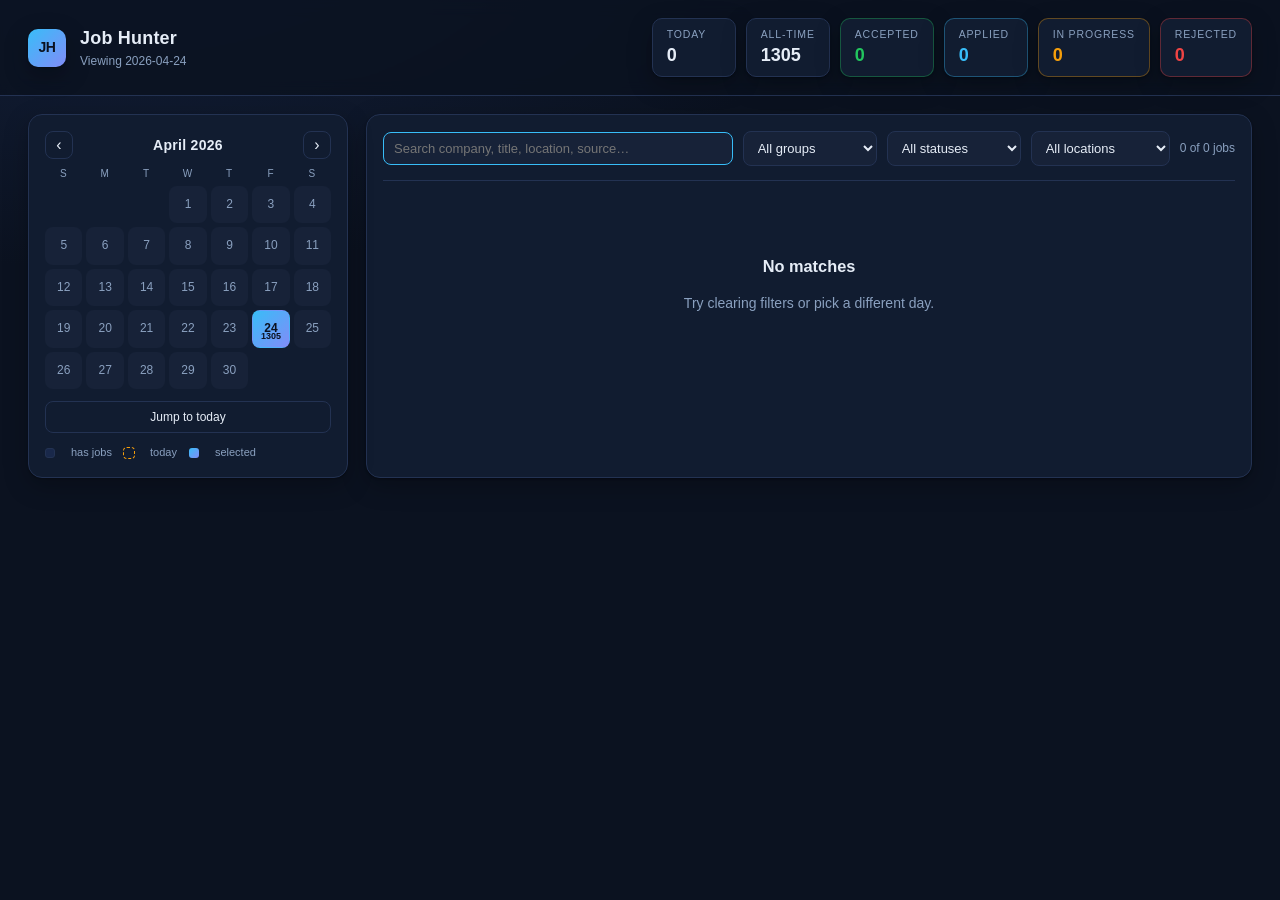
==== output/index.html @ 6b1e9c28 "chore: daily job scrape 2026-04-24" ====
<!doctype html>
<html lang="en">
<head>
  <meta charset="utf-8" />
  <title>Job Hunter — Calendar Dashboard</title>
  <meta name="viewport" content="width=device-width, initial-scale=1" />
  <link rel="stylesheet" href="styles.css" />
</head>
<body>
  <header class="topbar">
    <div class="brand">
      <span class="logo">JH</span>
      <div>
        <h1>Job Hunter</h1>
        <p id="subtitle">Loading…</p>
      </div>
    </div>
    <div class="kpis">
      <div class="kpi"><span class="kpi-label">Today</span><span id="kpi-today">—</span></div>
      <div class="kpi"><span class="kpi-label">All-time</span><span id="kpi-total">—</span></div>
      <div class="kpi accept"><span class="kpi-label">Accepted</span><span id="kpi-accept">—</span></div>
      <div class="kpi applied"><span class="kpi-label">Applied</span><span id="kpi-applied">—</span></div>
      <div class="kpi inprogress"><span class="kpi-label">In progress</span><span id="kpi-inprogress">—</span></div>
      <div class="kpi reject"><span class="kpi-label">Rejected</span><span id="kpi-reject">—</span></div>
    </div>
  </header>

  <main class="layout">
    <aside class="calendar-pane">
      <div class="cal-head">
        <button id="cal-prev" aria-label="Previous month">‹</button>
        <h2 id="cal-title">—</h2>
        <button id="cal-next" aria-label="Next month">›</button>
      </div>
      <div class="cal-dow">
        <span>S</span><span>M</span><span>T</span><span>W</span><span>T</span><span>F</span><span>S</span>
      </div>
      <div id="calendar" class="cal-grid"></div>
      <button id="today-btn" class="ghost">Jump to today</button>
      <div class="legend">
        <span class="dot has-jobs"></span>has jobs
        <span class="dot today"></span>today
        <span class="dot selected"></span>selected
      </div>
    </aside>

    <section class="jobs-pane">
      <div class="controls">
        <input id="q" placeholder="Search company, title, location, source…" autofocus />
        <select id="group">
          <option value="">All groups</option>
          <option value="data">Data</option>
          <option value="vibecoding">Vibecoding / AI</option>
          <option value="fullstack">Full stack</option>
          <option value="software">Software</option>
          <option value="qa">QA / Test</option>
          <option value="cloud">Cloud / DevOps</option>
          <option value="security">Security</option>
          <option value="analyst">Analyst</option>
          <option value="product">Product / PM</option>
        </select>
        <select id="status">
          <option value="">All statuses</option>
          <option value="new">New (no status)</option>
          <option value="accept">Accepted</option>
          <option value="applied">Applied</option>
          <option value="inprogress">In progress</option>
          <option value="reject">Rejected</option>
        </select>
        <select id="loc">
          <option value="">All locations</option>
          <option value="preferred">Preferred (DFW)</option>
          <option value="remote">Remote</option>
        </select>
        <span id="count" class="count">0 jobs</span>
      </div>

      <div id="jobs" class="jobs"></div>
    </section>
  </main>

  <script src="app.js"></script>
</body>
</html>
---- output/styles.css ----
:root {
  --bg: #0b1220;
  --panel: #111c30;
  --panel-2: #172238;
  --line: #233252;
  --ink: #e6edf7;
  --muted: #8aa0bf;
  --accent: #38bdf8;
  --accent-2: #818cf8;
  --good: #22c55e;
  --warn: #f59e0b;
  --bad: #ef4444;
  --info: #06b6d4;
  --shadow: 0 1px 2px rgba(0,0,0,.3), 0 8px 24px rgba(0,0,0,.25);
}

* { box-sizing: border-box; }
html, body { height: 100%; }
body {
  margin: 0;
  font-family: -apple-system, BlinkMacSystemFont, "Inter", "Segoe UI", sans-serif;
  background: radial-gradient(1200px 600px at 10% -10%, #14213d 0%, var(--bg) 60%) fixed;
  color: var(--ink);
  font-size: 14px;
  line-height: 1.45;
}

/* ───── Top bar ───── */
.topbar {
  display: flex;
  justify-content: space-between;
  align-items: center;
  padding: 18px 28px;
  border-bottom: 1px solid var(--line);
  background: rgba(11, 18, 32, .8);
  backdrop-filter: blur(8px);
  position: sticky;
  top: 0;
  z-index: 10;
}
.brand { display: flex; gap: 14px; align-items: center; }
.brand h1 { margin: 0; font-size: 18px; letter-spacing: .2px; }
.brand p { margin: 2px 0 0; color: var(--muted); font-size: 12px; }
.logo {
  display: inline-flex; align-items: center; justify-content: center;
  width: 38px; height: 38px; border-radius: 10px;
  background: linear-gradient(135deg, var(--accent), var(--accent-2));
  color: #0b1220; font-weight: 800; letter-spacing: -.5px;
  box-shadow: var(--shadow);
}

.kpis { display: flex; gap: 10px; flex-wrap: wrap; }
.kpi {
  background: var(--panel);
  border: 1px solid var(--line);
  border-radius: 10px;
  padding: 8px 14px;
  display: flex; flex-direction: column; align-items: flex-start;
  min-width: 84px;
  box-shadow: var(--shadow);
}
.kpi-label {
  font-size: 10.5px; color: var(--muted);
  text-transform: uppercase; letter-spacing: .08em;
}
.kpi span:nth-child(2) { font-size: 18px; font-weight: 700; }
.kpi.accept { border-color: rgba(34,197,94,.35); }
.kpi.accept span:nth-child(2) { color: var(--good); }
.kpi.applied { border-color: rgba(56,189,248,.35); }
.kpi.applied span:nth-child(2) { color: var(--accent); }
.kpi.inprogress { border-color: rgba(245,158,11,.35); }
.kpi.inprogress span:nth-child(2) { color: var(--warn); }
.kpi.reject { border-color: rgba(239,68,68,.35); }
.kpi.reject span:nth-child(2) { color: var(--bad); }

/* ───── Layout ───── */
.layout {
  display: grid;
  grid-template-columns: 320px 1fr;
  gap: 18px;
  padding: 18px 28px 28px;
}
@media (max-width: 900px) {
  .layout { grid-template-columns: 1fr; }
}

/* ───── Calendar ───── */
.calendar-pane {
  background: var(--panel);
  border: 1px solid var(--line);
  border-radius: 14px;
  padding: 16px;
  box-shadow: var(--shadow);
  height: fit-content;
  position: sticky;
  top: 88px;
}
.cal-head {
  display: flex; align-items: center; justify-content: space-between;
  margin-bottom: 8px;
}
.cal-head h2 { margin: 0; font-size: 14px; letter-spacing: .3px; }
.cal-head button {
  background: transparent; color: var(--ink); border: 1px solid var(--line);
  width: 28px; height: 28px; border-radius: 8px; cursor: pointer; font-size: 16px;
}
.cal-head button:hover { background: var(--panel-2); }
.cal-dow {
  display: grid; grid-template-columns: repeat(7, 1fr); gap: 4px;
  color: var(--muted); font-size: 10px; text-align: center; margin: 4px 0;
  text-transform: uppercase; letter-spacing: .08em;
}
.cal-grid {
  display: grid; grid-template-columns: repeat(7, 1fr); gap: 4px;
}
.cell {
  aspect-ratio: 1 / 1;
  border-radius: 8px;
  background: var(--panel-2);
  border: 1px solid transparent;
  display: flex; flex-direction: column; align-items: center; justify-content: center;
  font-size: 12px;
  color: var(--muted);
  cursor: pointer;
  user-select: none;
  position: relative;
}
.cell.empty { background: transparent; cursor: default; }
.cell.has-jobs { color: var(--ink); background: #19284a; }
.cell.has-jobs::after {
  content: attr(data-count);
  position: absolute; bottom: 4px;
  font-size: 9px; color: var(--accent); font-weight: 700;
}
.cell:hover:not(.empty) { border-color: var(--accent); }
.cell.today { outline: 1px dashed var(--warn); }
.cell.selected { background: linear-gradient(135deg, var(--accent), var(--accent-2)); color: #0b1220; font-weight: 700; }
.cell.selected::after { color: #0b1220; }

#today-btn {
  margin-top: 12px; width: 100%;
  background: transparent; border: 1px solid var(--line);
  color: var(--ink); padding: 8px; border-radius: 8px; cursor: pointer;
  font-size: 12px;
}
#today-btn:hover { background: var(--panel-2); }

.legend {
  margin-top: 12px; display: flex; gap: 12px; align-items: center;
  font-size: 11px; color: var(--muted); flex-wrap: wrap;
}
.dot { width: 10px; height: 10px; border-radius: 3px; display: inline-block; margin-right: 4px; vertical-align: middle; }
.dot.has-jobs { background: #19284a; border: 1px solid var(--line); }
.dot.today { background: transparent; outline: 1px dashed var(--warn); }
.dot.selected { background: linear-gradient(135deg, var(--accent), var(--accent-2)); }

/* ───── Jobs pane ───── */
.jobs-pane {
  background: var(--panel);
  border: 1px solid var(--line);
  border-radius: 14px;
  padding: 16px;
  box-shadow: var(--shadow);
}
.controls {
  display: flex; gap: 10px; flex-wrap: wrap; align-items: center;
  padding-bottom: 14px; border-bottom: 1px solid var(--line); margin-bottom: 14px;
}
.controls input, .controls select {
  background: var(--panel-2); color: var(--ink);
  border: 1px solid var(--line); padding: 8px 10px; border-radius: 8px;
  font-size: 13px; outline: none;
}
.controls input { flex: 1 1 240px; }
.controls input:focus, .controls select:focus { border-color: var(--accent); }
.count { color: var(--muted); font-size: 12px; margin-left: auto; }

.jobs { display: flex; flex-direction: column; gap: 10px; }

.job {
  display: grid;
  grid-template-columns: 60px 1fr auto;
  gap: 14px;
  padding: 14px;
  border: 1px solid var(--line);
  border-radius: 12px;
  background: linear-gradient(180deg, rgba(255,255,255,.015), transparent);
  transition: border-color .15s;
}
.job:hover { border-color: var(--accent); }
.job.status-accept { border-left: 3px solid var(--good); }
.job.status-applied { border-left: 3px solid var(--accent); }
.job.status-inprogress { border-left: 3px solid var(--warn); }
.job.status-reject { border-left: 3px solid var(--bad); opacity: .55; }

.score-pill {
  display: flex; flex-direction: column; align-items: center; justify-content: center;
  background: #0b3a66; color: #bae6fd; border-radius: 10px; font-weight: 700;
  font-size: 16px; padding: 8px;
}
.score-pill small { font-size: 9px; color: var(--muted); font-weight: 500; margin-top: 2px; }

.job-main h3 { margin: 0 0 4px; font-size: 14px; }
.job-main h3 a { color: var(--ink); text-decoration: none; }
.job-main h3 a:hover { color: var(--accent); }
.job-main .meta {
  color: var(--muted); font-size: 12px; display: flex; flex-wrap: wrap; gap: 8px 14px;
  margin-bottom: 6px;
}
.job-main .tags { display: flex; flex-wrap: wrap; gap: 4px; }

.tag {
  display: inline-block; padding: 2px 8px; border-radius: 999px;
  background: var(--panel-2); color: var(--ink); font-size: 11px;
  border: 1px solid var(--line);
}
.tag.data { background: #1e3a8a; border-color: transparent; }
.tag.vibecoding { background: #065f46; color: #d1fae5; border-color: transparent; }
.tag.fullstack { background: #0e7490; color: #cffafe; border-color: transparent; }
.tag.software { background: #3730a3; color: #e0e7ff; border-color: transparent; }
.tag.qa { background: #9f1239; color: #ffe4e6; border-color: transparent; }
.tag.cloud { background: #1e40af; color: #dbeafe; border-color: transparent; }
.tag.security { background: #7f1d1d; color: #fee2e2; border-color: transparent; }
.tag.analyst { background: #6b21a8; color: #f3e8ff; border-color: transparent; }
.tag.product { background: #854d0e; color: #fef9c3; border-color: transparent; }
.tag.junior { background: #7c2d12; border-color: transparent; }
.tag.preferred { background: #14532d; color: #bbf7d0; border-color: transparent; }
.tag.remote { background: #134e4a; color: #ccfbf1; border-color: transparent; }

.actions {
  display: flex; flex-direction: column; gap: 6px; align-items: stretch;
  min-width: 150px;
}
.actions a.apply {
  background: linear-gradient(135deg, var(--accent), var(--accent-2));
  color: #0b1220; padding: 8px 10px; text-align: center;
  text-decoration: none; border-radius: 8px; font-weight: 700; font-size: 12px;
}
.status-row { display: grid; grid-template-columns: repeat(4, 1fr); gap: 4px; }
.status-row button {
  background: var(--panel-2); color: var(--muted); border: 1px solid var(--line);
  padding: 6px 4px; border-radius: 6px; cursor: pointer; font-size: 10px;
  text-transform: uppercase; letter-spacing: .04em;
}
.status-row button:hover { color: var(--ink); }
.status-row button.active.accept    { background: var(--good); color: #052e16; border-color: transparent; }
.status-row button.active.applied   { background: var(--accent); color: #0b1220; border-color: transparent; }
.status-row button.active.inprogress{ background: var(--warn); color: #422006; border-color: transparent; }
.status-row button.active.reject    { background: var(--bad); color: #2a0808; border-color: transparent; }

.empty-state {
  text-align: center; color: var(--muted); padding: 60px 20px;
}
.empty-state h3 { color: var(--ink); margin: 0 0 6px; }

.ghost {
  background: transparent;
  border: 1px solid var(--line);
  color: var(--ink);
  padding: 8px 12px;
  border-radius: 8px;
  cursor: pointer;
}
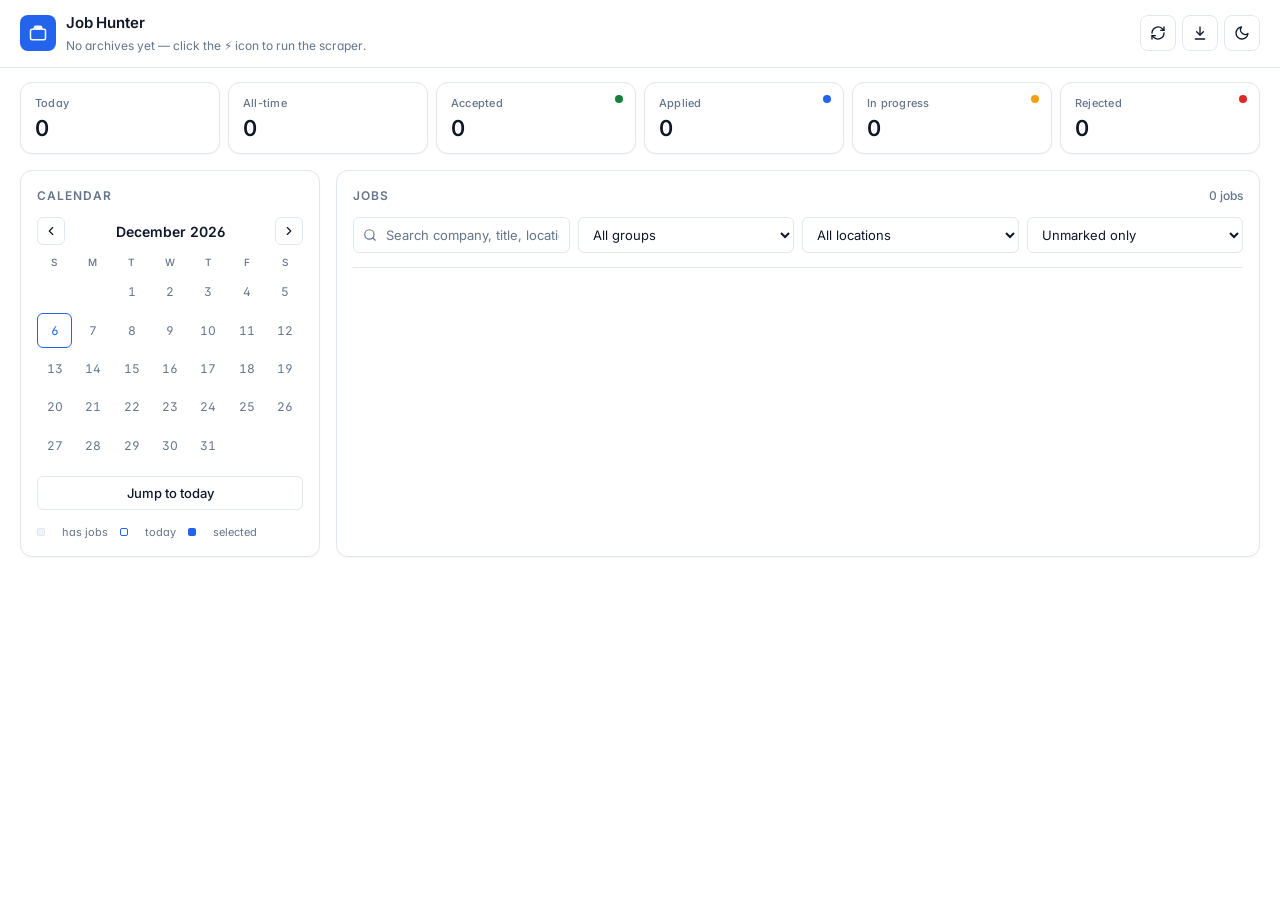
==== commit bbcbea22: "feat: shadcn-style responsive dashboard + refresh/export/theme + cap fix Dashboard rewrite - Rebuild" ====
--- a/output/index.html
+++ b/output/index.html
@@ -2,41 +2,72 @@
 <html lang="en">
 <head>
   <meta charset="utf-8" />
-  <title>Job Hunter — Calendar Dashboard</title>
-  <meta name="viewport" content="width=device-width, initial-scale=1" />
+  <title>Job Hunter — Dashboard</title>
+  <meta name="viewport" content="width=device-width, initial-scale=1, viewport-fit=cover" />
+  <meta name="theme-color" content="#0b0e14" media="(prefers-color-scheme: dark)" />
+  <meta name="theme-color" content="#ffffff" media="(prefers-color-scheme: light)" />
+  <link rel="preconnect" href="https://fonts.googleapis.com" />
+  <link rel="preconnect" href="https://fonts.gstatic.com" crossorigin />
+  <link rel="stylesheet" href="https://fonts.googleapis.com/css2?family=Inter:wght@400;500;600;700&family=JetBrains+Mono:wght@500&display=swap" />
   <link rel="stylesheet" href="styles.css" />
 </head>
 <body>
   <header class="topbar">
     <div class="brand">
-      <span class="logo">JH</span>
-      <div>
+      <span class="logo" aria-hidden="true">
+        <svg viewBox="0 0 24 24" fill="none" stroke="currentColor" stroke-width="2" stroke-linecap="round" stroke-linejoin="round"><path d="M20 7h-3V5a2 2 0 0 0-2-2H9a2 2 0 0 0-2 2v2H4a2 2 0 0 0-2 2v10a2 2 0 0 0 2 2h16a2 2 0 0 0 2-2V9a2 2 0 0 0-2-2ZM9 5h6v2H9Z"/></svg>
+      </span>
+      <div class="brand-text">
         <h1>Job Hunter</h1>
         <p id="subtitle">Loading…</p>
       </div>
     </div>
-    <div class="kpis">
-      <div class="kpi"><span class="kpi-label">Today</span><span id="kpi-today">—</span></div>
-      <div class="kpi"><span class="kpi-label">All-time</span><span id="kpi-total">—</span></div>
-      <div class="kpi accept"><span class="kpi-label">Accepted</span><span id="kpi-accept">—</span></div>
-      <div class="kpi applied"><span class="kpi-label">Applied</span><span id="kpi-applied">—</span></div>
-      <div class="kpi inprogress"><span class="kpi-label">In progress</span><span id="kpi-inprogress">—</span></div>
-      <div class="kpi reject"><span class="kpi-label">Rejected</span><span id="kpi-reject">—</span></div>
+
+    <div class="header-actions">
+      <button id="refresh-btn" class="icon-btn" title="Reload latest data" aria-label="Refresh">
+        <svg viewBox="0 0 24 24" fill="none" stroke="currentColor" stroke-width="2" stroke-linecap="round" stroke-linejoin="round"><path d="M3 12a9 9 0 0 1 15-6.7L21 8"/><path d="M21 3v5h-5"/><path d="M21 12a9 9 0 0 1-15 6.7L3 16"/><path d="M3 21v-5h5"/></svg>
+      </button>
+      <a id="rerun-btn" class="icon-btn" href="#" target="_blank" rel="noopener" title="Trigger a new scrape on GitHub">
+        <svg viewBox="0 0 24 24" fill="none" stroke="currentColor" stroke-width="2" stroke-linecap="round" stroke-linejoin="round"><path d="M13 2 3 14h9l-1 8 10-12h-9l1-8Z"/></svg>
+      </a>
+      <button id="export-btn" class="icon-btn" title="Export current view to Excel" aria-label="Export">
+        <svg viewBox="0 0 24 24" fill="none" stroke="currentColor" stroke-width="2" stroke-linecap="round" stroke-linejoin="round"><path d="M12 3v12"/><path d="m7 10 5 5 5-5"/><path d="M5 21h14"/></svg>
+      </button>
+      <button id="theme-btn" class="icon-btn" title="Toggle theme" aria-label="Toggle theme">
+        <svg class="icon-sun" viewBox="0 0 24 24" fill="none" stroke="currentColor" stroke-width="2" stroke-linecap="round" stroke-linejoin="round"><circle cx="12" cy="12" r="4"/><path d="M12 2v2"/><path d="M12 20v2"/><path d="m4.93 4.93 1.41 1.41"/><path d="m17.66 17.66 1.41 1.41"/><path d="M2 12h2"/><path d="M20 12h2"/><path d="m6.34 17.66-1.41 1.41"/><path d="m19.07 4.93-1.41 1.41"/></svg>
+        <svg class="icon-moon" viewBox="0 0 24 24" fill="none" stroke="currentColor" stroke-width="2" stroke-linecap="round" stroke-linejoin="round"><path d="M21 12.79A9 9 0 1 1 11.21 3 7 7 0 0 0 21 12.79z"/></svg>
+      </button>
     </div>
   </header>
 
+  <section class="kpi-strip" aria-label="Key metrics">
+    <div class="kpi"><span class="kpi-label">Today</span><span id="kpi-today" class="kpi-value">—</span></div>
+    <div class="kpi"><span class="kpi-label">All-time</span><span id="kpi-total" class="kpi-value">—</span></div>
+    <div class="kpi kpi-accept"><span class="kpi-label">Accepted</span><span id="kpi-accept" class="kpi-value">—</span></div>
+    <div class="kpi kpi-applied"><span class="kpi-label">Applied</span><span id="kpi-applied" class="kpi-value">—</span></div>
+    <div class="kpi kpi-inprogress"><span class="kpi-label">In progress</span><span id="kpi-inprogress" class="kpi-value">—</span></div>
+    <div class="kpi kpi-reject"><span class="kpi-label">Rejected</span><span id="kpi-reject" class="kpi-value">—</span></div>
+  </section>
+
   <main class="layout">
-    <aside class="calendar-pane">
+    <aside class="calendar-pane" aria-label="Calendar">
+      <div class="pane-title">
+        <span>Calendar</span>
+      </div>
       <div class="cal-head">
-        <button id="cal-prev" aria-label="Previous month">‹</button>
+        <button id="cal-prev" class="icon-btn-sm" aria-label="Previous month">
+          <svg viewBox="0 0 24 24" fill="none" stroke="currentColor" stroke-width="2" stroke-linecap="round" stroke-linejoin="round"><path d="m15 18-6-6 6-6"/></svg>
+        </button>
         <h2 id="cal-title">—</h2>
-        <button id="cal-next" aria-label="Next month">›</button>
+        <button id="cal-next" class="icon-btn-sm" aria-label="Next month">
+          <svg viewBox="0 0 24 24" fill="none" stroke="currentColor" stroke-width="2" stroke-linecap="round" stroke-linejoin="round"><path d="m9 18 6-6-6-6"/></svg>
+        </button>
       </div>
       <div class="cal-dow">
         <span>S</span><span>M</span><span>T</span><span>W</span><span>T</span><span>F</span><span>S</span>
       </div>
       <div id="calendar" class="cal-grid"></div>
-      <button id="today-btn" class="ghost">Jump to today</button>
+      <button id="today-btn" class="btn btn-ghost">Jump to today</button>
       <div class="legend">
         <span class="dot has-jobs"></span>has jobs
         <span class="dot today"></span>today
@@ -44,10 +75,17 @@
       </div>
     </aside>
 
-    <section class="jobs-pane">
+    <section class="jobs-pane" aria-label="Jobs">
+      <div class="pane-title">
+        <span>Jobs</span>
+        <span id="count" class="count">0 jobs</span>
+      </div>
       <div class="controls">
-        <input id="q" placeholder="Search company, title, location, source…" autofocus />
-        <select id="group">
+        <div class="search-wrap">
+          <svg class="search-icon" viewBox="0 0 24 24" fill="none" stroke="currentColor" stroke-width="2" stroke-linecap="round" stroke-linejoin="round"><circle cx="11" cy="11" r="8"/><path d="m21 21-4.3-4.3"/></svg>
+          <input id="q" placeholder="Search company, title, location, source…" />
+        </div>
+        <select id="group" aria-label="Group">
           <option value="">All groups</option>
           <option value="data">Data</option>
           <option value="vibecoding">Vibecoding / AI</option>
@@ -59,26 +97,25 @@
           <option value="analyst">Analyst</option>
           <option value="product">Product / PM</option>
         </select>
-        <select id="status">
+        <select id="loc" aria-label="Location">
+          <option value="">All locations</option>
+          <option value="preferred">Preferred (DFW)</option>
+          <option value="remote">Remote</option>
+        </select>
+        <select id="status" aria-label="Status">
+          <option value="unmarked" selected>Unmarked only</option>
           <option value="">All statuses</option>
-          <option value="new">New (no status)</option>
           <option value="accept">Accepted</option>
           <option value="applied">Applied</option>
           <option value="inprogress">In progress</option>
           <option value="reject">Rejected</option>
         </select>
-        <select id="loc">
-          <option value="">All locations</option>
-          <option value="preferred">Preferred (DFW)</option>
-          <option value="remote">Remote</option>
-        </select>
-        <span id="count" class="count">0 jobs</span>
       </div>
-
       <div id="jobs" class="jobs"></div>
     </section>
   </main>
 
+  <script src="https://cdn.sheetjs.com/xlsx-0.20.2/package/dist/xlsx.full.min.js"></script>
   <script src="app.js"></script>
 </body>
 </html>
--- a/output/styles.css
+++ b/output/styles.css
@@ -1,263 +1,672 @@
+/* Job Hunter dashboard — shadcn-inspired, responsive, light+dark. */
+
+/* ───── Design tokens (HSL, shadcn-style) ───────────────────────────── */
 :root {
-  --bg: #0b1220;
-  --panel: #111c30;
-  --panel-2: #172238;
-  --line: #233252;
-  --ink: #e6edf7;
-  --muted: #8aa0bf;
-  --accent: #38bdf8;
-  --accent-2: #818cf8;
-  --good: #22c55e;
-  --warn: #f59e0b;
-  --bad: #ef4444;
-  --info: #06b6d4;
-  --shadow: 0 1px 2px rgba(0,0,0,.3), 0 8px 24px rgba(0,0,0,.25);
-}
-
+  --background:        0 0% 100%;
+  --foreground:        222 47% 11%;
+  --card:              0 0% 100%;
+  --card-foreground:   222 47% 11%;
+  --muted:             210 40% 96%;
+  --muted-foreground:  215 16% 47%;
+  --border:            214 32% 91%;
+  --input:             214 32% 91%;
+  --ring:              221 83% 53%;
+  --primary:           221 83% 53%;
+  --primary-foreground:210 40% 98%;
+  --secondary:         210 40% 96%;
+  --secondary-foreground: 222 47% 11%;
+  --accent:            210 40% 96%;
+  --accent-foreground: 222 47% 11%;
+  --success:           142 72% 29%;
+  --warning:           38 92% 50%;
+  --destructive:       0 72% 51%;
+
+  --radius: 8px;
+  --radius-lg: 12px;
+  --radius-sm: 6px;
+  --font-sans: "Inter", ui-sans-serif, system-ui, -apple-system, BlinkMacSystemFont,
+               "Segoe UI", Roboto, "Helvetica Neue", Arial, sans-serif;
+  --font-mono: "JetBrains Mono", ui-monospace, SFMono-Regular, Menlo, monospace;
+  --shadow-sm: 0 1px 2px 0 rgb(0 0 0 / 0.04);
+  --shadow:    0 1px 3px 0 rgb(0 0 0 / 0.06), 0 1px 2px -1px rgb(0 0 0 / 0.04);
+}
+
+[data-theme="dark"] {
+  --background:        222 47% 5%;
+  --foreground:        210 40% 96%;
+  --card:              222 47% 7%;
+  --card-foreground:   210 40% 96%;
+  --muted:             217 33% 14%;
+  --muted-foreground:  215 20% 65%;
+  --border:            217 33% 17%;
+  --input:             217 33% 17%;
+  --ring:              217 91% 60%;
+  --primary:           217 91% 60%;
+  --primary-foreground:222 47% 11%;
+  --secondary:         217 33% 14%;
+  --secondary-foreground: 210 40% 96%;
+  --accent:            217 33% 14%;
+  --accent-foreground: 210 40% 96%;
+  --success:           142 71% 45%;
+  --warning:           38 92% 55%;
+  --destructive:       0 84% 60%;
+  --shadow-sm: 0 1px 2px 0 rgb(0 0 0 / 0.2);
+  --shadow:    0 4px 16px -4px rgb(0 0 0 / 0.35);
+}
+
+/* ───── Base ────────────────────────────────────────────────────────── */
 * { box-sizing: border-box; }
 html, body { height: 100%; }
+html { -webkit-text-size-adjust: 100%; }
 body {
   margin: 0;
-  font-family: -apple-system, BlinkMacSystemFont, "Inter", "Segoe UI", sans-serif;
-  background: radial-gradient(1200px 600px at 10% -10%, #14213d 0%, var(--bg) 60%) fixed;
-  color: var(--ink);
+  font-family: var(--font-sans);
+  background: hsl(var(--background));
+  color: hsl(var(--foreground));
   font-size: 14px;
-  line-height: 1.45;
-}
-
-/* ───── Top bar ───── */
+  line-height: 1.5;
+  -webkit-font-smoothing: antialiased;
+  -moz-osx-font-smoothing: grayscale;
+  font-feature-settings: "cv11", "ss01";
+  min-height: 100vh;
+}
+::selection { background: hsl(var(--primary) / .25); }
+button { font-family: inherit; }
+*:focus-visible {
+  outline: 2px solid hsl(var(--ring));
+  outline-offset: 2px;
+  border-radius: var(--radius-sm);
+}
+
+/* ───── Top bar ─────────────────────────────────────────────────────── */
 .topbar {
   display: flex;
   justify-content: space-between;
   align-items: center;
-  padding: 18px 28px;
-  border-bottom: 1px solid var(--line);
-  background: rgba(11, 18, 32, .8);
-  backdrop-filter: blur(8px);
+  gap: 16px;
+  padding: 12px 20px;
+  border-bottom: 1px solid hsl(var(--border));
+  background: hsl(var(--background) / .85);
+  backdrop-filter: saturate(140%) blur(10px);
+  -webkit-backdrop-filter: saturate(140%) blur(10px);
   position: sticky;
   top: 0;
-  z-index: 10;
-}
-.brand { display: flex; gap: 14px; align-items: center; }
-.brand h1 { margin: 0; font-size: 18px; letter-spacing: .2px; }
-.brand p { margin: 2px 0 0; color: var(--muted); font-size: 12px; }
+  z-index: 40;
+}
+.brand { display: flex; align-items: center; gap: 10px; min-width: 0; }
+.brand-text { min-width: 0; }
+.brand h1 {
+  margin: 0;
+  font-size: 15px;
+  font-weight: 600;
+  letter-spacing: -.01em;
+  color: hsl(var(--foreground));
+  white-space: nowrap;
+}
+.brand p {
+  margin: 2px 0 0;
+  color: hsl(var(--muted-foreground));
+  font-size: 12px;
+  font-variant-numeric: tabular-nums;
+  white-space: nowrap;
+  overflow: hidden;
+  text-overflow: ellipsis;
+}
 .logo {
-  display: inline-flex; align-items: center; justify-content: center;
-  width: 38px; height: 38px; border-radius: 10px;
-  background: linear-gradient(135deg, var(--accent), var(--accent-2));
-  color: #0b1220; font-weight: 800; letter-spacing: -.5px;
-  box-shadow: var(--shadow);
-}
-
-.kpis { display: flex; gap: 10px; flex-wrap: wrap; }
+  display: inline-flex;
+  align-items: center;
+  justify-content: center;
+  width: 36px; height: 36px;
+  border-radius: var(--radius);
+  background: hsl(var(--primary));
+  color: hsl(var(--primary-foreground));
+  flex-shrink: 0;
+}
+.logo svg { width: 18px; height: 18px; }
+
+/* ───── Header actions ──────────────────────────────────────────────── */
+.header-actions { display: flex; gap: 6px; align-items: center; }
+.icon-btn, .icon-btn-sm {
+  display: inline-flex;
+  align-items: center;
+  justify-content: center;
+  background: transparent;
+  border: 1px solid hsl(var(--border));
+  color: hsl(var(--foreground));
+  cursor: pointer;
+  transition: background .15s, border-color .15s;
+  text-decoration: none;
+}
+.icon-btn {
+  width: 36px; height: 36px;
+  border-radius: var(--radius);
+}
+.icon-btn-sm {
+  width: 28px; height: 28px;
+  border-radius: var(--radius-sm);
+}
+.icon-btn:hover, .icon-btn-sm:hover {
+  background: hsl(var(--accent));
+}
+.icon-btn svg, .icon-btn-sm svg {
+  width: 16px; height: 16px;
+  stroke-width: 2;
+}
+
+/* Theme toggle shows sun in dark, moon in light. */
+.icon-sun { display: none; }
+.icon-moon { display: block; }
+[data-theme="dark"] .icon-sun { display: block; }
+[data-theme="dark"] .icon-moon { display: none; }
+
+/* Refresh-button spinning state. */
+.icon-btn.spinning svg { animation: spin 1s linear infinite; }
+@keyframes spin { to { transform: rotate(360deg); } }
+
+/* ───── KPI strip ───────────────────────────────────────────────────── */
+.kpi-strip {
+  display: grid;
+  grid-template-columns: repeat(6, minmax(0, 1fr));
+  gap: 8px;
+  padding: 14px 20px 0;
+  max-width: 1400px;
+  margin: 0 auto;
+  width: 100%;
+}
 .kpi {
-  background: var(--panel);
-  border: 1px solid var(--line);
-  border-radius: 10px;
-  padding: 8px 14px;
-  display: flex; flex-direction: column; align-items: flex-start;
-  min-width: 84px;
-  box-shadow: var(--shadow);
+  position: relative;
+  background: hsl(var(--card));
+  border: 1px solid hsl(var(--border));
+  border-radius: var(--radius-lg);
+  padding: 12px 14px;
+  box-shadow: var(--shadow-sm);
 }
 .kpi-label {
-  font-size: 10.5px; color: var(--muted);
-  text-transform: uppercase; letter-spacing: .08em;
-}
-.kpi span:nth-child(2) { font-size: 18px; font-weight: 700; }
-.kpi.accept { border-color: rgba(34,197,94,.35); }
-.kpi.accept span:nth-child(2) { color: var(--good); }
-.kpi.applied { border-color: rgba(56,189,248,.35); }
-.kpi.applied span:nth-child(2) { color: var(--accent); }
-.kpi.inprogress { border-color: rgba(245,158,11,.35); }
-.kpi.inprogress span:nth-child(2) { color: var(--warn); }
-.kpi.reject { border-color: rgba(239,68,68,.35); }
-.kpi.reject span:nth-child(2) { color: var(--bad); }
-
-/* ───── Layout ───── */
+  display: block;
+  font-size: 11px;
+  color: hsl(var(--muted-foreground));
+  font-weight: 500;
+  letter-spacing: .02em;
+}
+.kpi-value {
+  display: block;
+  font-size: 22px;
+  font-weight: 600;
+  line-height: 1.2;
+  margin-top: 4px;
+  color: hsl(var(--foreground));
+  font-variant-numeric: tabular-nums;
+}
+.kpi-accept::after,
+.kpi-applied::after,
+.kpi-inprogress::after,
+.kpi-reject::after {
+  content: "";
+  position: absolute;
+  top: 12px; right: 12px;
+  width: 8px; height: 8px;
+  border-radius: 50%;
+}
+.kpi-accept::after     { background: hsl(var(--success)); }
+.kpi-applied::after    { background: hsl(var(--primary)); }
+.kpi-inprogress::after { background: hsl(var(--warning)); }
+.kpi-reject::after     { background: hsl(var(--destructive)); }
+
+/* ───── Layout ──────────────────────────────────────────────────────── */
 .layout {
   display: grid;
-  grid-template-columns: 320px 1fr;
-  gap: 18px;
-  padding: 18px 28px 28px;
-}
-@media (max-width: 900px) {
-  .layout { grid-template-columns: 1fr; }
-}
-
-/* ───── Calendar ───── */
-.calendar-pane {
-  background: var(--panel);
-  border: 1px solid var(--line);
-  border-radius: 14px;
+  grid-template-columns: 300px 1fr;
+  gap: 16px;
+  padding: 16px 20px 32px;
+  max-width: 1400px;
+  margin: 0 auto;
+  width: 100%;
+}
+
+/* ───── Panes ───────────────────────────────────────────────────────── */
+.calendar-pane, .jobs-pane {
+  background: hsl(var(--card));
+  border: 1px solid hsl(var(--border));
+  border-radius: var(--radius-lg);
   padding: 16px;
-  box-shadow: var(--shadow);
-  height: fit-content;
-  position: sticky;
-  top: 88px;
-}
+  box-shadow: var(--shadow-sm);
+}
+.calendar-pane { height: fit-content; position: sticky; top: 76px; }
+
+.pane-title {
+  display: flex;
+  align-items: center;
+  justify-content: space-between;
+  margin-bottom: 12px;
+  font-size: 12px;
+  color: hsl(var(--muted-foreground));
+  text-transform: uppercase;
+  letter-spacing: .08em;
+  font-weight: 600;
+}
+
+/* ───── Calendar ────────────────────────────────────────────────────── */
 .cal-head {
-  display: flex; align-items: center; justify-content: space-between;
-  margin-bottom: 8px;
-}
-.cal-head h2 { margin: 0; font-size: 14px; letter-spacing: .3px; }
-.cal-head button {
-  background: transparent; color: var(--ink); border: 1px solid var(--line);
-  width: 28px; height: 28px; border-radius: 8px; cursor: pointer; font-size: 16px;
-}
-.cal-head button:hover { background: var(--panel-2); }
+  display: flex;
+  align-items: center;
+  justify-content: space-between;
+  margin-bottom: 10px;
+}
+.cal-head h2 {
+  margin: 0;
+  font-size: 14px;
+  font-weight: 600;
+  color: hsl(var(--foreground));
+}
 .cal-dow {
-  display: grid; grid-template-columns: repeat(7, 1fr); gap: 4px;
-  color: var(--muted); font-size: 10px; text-align: center; margin: 4px 0;
-  text-transform: uppercase; letter-spacing: .08em;
+  display: grid;
+  grid-template-columns: repeat(7, 1fr);
+  gap: 4px;
+  font-size: 10px;
+  color: hsl(var(--muted-foreground));
+  text-align: center;
+  margin: 4px 0;
+  text-transform: uppercase;
+  font-weight: 500;
+  letter-spacing: .08em;
 }
 .cal-grid {
-  display: grid; grid-template-columns: repeat(7, 1fr); gap: 4px;
+  display: grid;
+  grid-template-columns: repeat(7, 1fr);
+  gap: 3px;
 }
 .cell {
   aspect-ratio: 1 / 1;
-  border-radius: 8px;
-  background: var(--panel-2);
+  border-radius: var(--radius-sm);
+  background: transparent;
   border: 1px solid transparent;
-  display: flex; flex-direction: column; align-items: center; justify-content: center;
+  display: flex;
+  flex-direction: column;
+  align-items: center;
+  justify-content: center;
   font-size: 12px;
-  color: var(--muted);
-  cursor: pointer;
+  color: hsl(var(--muted-foreground));
+  cursor: default;
   user-select: none;
   position: relative;
-}
-.cell.empty { background: transparent; cursor: default; }
-.cell.has-jobs { color: var(--ink); background: #19284a; }
+  font-variant-numeric: tabular-nums;
+  transition: background .15s, border-color .15s, color .15s;
+}
+.cell.has-jobs {
+  color: hsl(var(--foreground));
+  background: hsl(var(--muted));
+  cursor: pointer;
+}
+.cell.has-jobs:hover {
+  background: hsl(var(--accent));
+  border-color: hsl(var(--border));
+}
 .cell.has-jobs::after {
   content: attr(data-count);
-  position: absolute; bottom: 4px;
-  font-size: 9px; color: var(--accent); font-weight: 700;
-}
-.cell:hover:not(.empty) { border-color: var(--accent); }
-.cell.today { outline: 1px dashed var(--warn); }
-.cell.selected { background: linear-gradient(135deg, var(--accent), var(--accent-2)); color: #0b1220; font-weight: 700; }
-.cell.selected::after { color: #0b1220; }
-
-#today-btn {
-  margin-top: 12px; width: 100%;
-  background: transparent; border: 1px solid var(--line);
-  color: var(--ink); padding: 8px; border-radius: 8px; cursor: pointer;
+  position: absolute;
+  bottom: 2px;
+  font-size: 8.5px;
+  color: hsl(var(--muted-foreground));
+  font-weight: 500;
+}
+.cell.today { border-color: hsl(var(--primary)); color: hsl(var(--primary)); }
+.cell.selected {
+  background: hsl(var(--primary));
+  color: hsl(var(--primary-foreground));
+  border-color: hsl(var(--primary));
+  font-weight: 600;
+}
+.cell.selected::after { color: hsl(var(--primary-foreground) / .7); }
+
+.btn {
+  font-family: inherit;
+  cursor: pointer;
+  font-size: 13px;
+  font-weight: 500;
+  padding: 8px 12px;
+  border-radius: var(--radius-sm);
+  transition: background .15s, border-color .15s, color .15s;
+}
+.btn-ghost {
+  margin-top: 12px;
+  width: 100%;
+  background: transparent;
+  border: 1px solid hsl(var(--border));
+  color: hsl(var(--foreground));
+}
+.btn-ghost:hover { background: hsl(var(--accent)); }
+
+.legend {
+  margin-top: 14px;
+  display: flex;
+  gap: 12px;
+  align-items: center;
+  flex-wrap: wrap;
+  font-size: 11px;
+  color: hsl(var(--muted-foreground));
+}
+.legend .dot {
+  width: 8px; height: 8px;
+  border-radius: 2px;
+  display: inline-block;
+  margin-right: 5px;
+  vertical-align: middle;
+}
+.dot.has-jobs { background: hsl(var(--muted)); border: 1px solid hsl(var(--border)); }
+.dot.today    { background: transparent; border: 1px solid hsl(var(--primary)); }
+.dot.selected { background: hsl(var(--primary)); }
+
+/* ───── Controls ────────────────────────────────────────────────────── */
+.controls {
+  display: grid;
+  grid-template-columns: 1fr repeat(3, minmax(130px, 1fr));
+  gap: 8px;
+  padding-bottom: 14px;
+  border-bottom: 1px solid hsl(var(--border));
+  margin-bottom: 14px;
+}
+.search-wrap { position: relative; }
+.search-icon {
+  position: absolute;
+  left: 10px;
+  top: 50%;
+  transform: translateY(-50%);
+  width: 14px; height: 14px;
+  color: hsl(var(--muted-foreground));
+  pointer-events: none;
+}
+.controls input,
+.controls select {
+  width: 100%;
+  height: 36px;
+  background: hsl(var(--background));
+  color: hsl(var(--foreground));
+  border: 1px solid hsl(var(--input));
+  padding: 0 10px;
+  border-radius: var(--radius-sm);
+  font-size: 13px;
+  font-family: inherit;
+  outline: none;
+  transition: border-color .15s;
+}
+.controls input::placeholder { color: hsl(var(--muted-foreground)); }
+.controls .search-wrap input { padding-left: 32px; }
+.controls input:focus,
+.controls select:focus { border-color: hsl(var(--ring)); }
+.count {
+  font-variant-numeric: tabular-nums;
   font-size: 12px;
-}
-#today-btn:hover { background: var(--panel-2); }
-
-.legend {
-  margin-top: 12px; display: flex; gap: 12px; align-items: center;
-  font-size: 11px; color: var(--muted); flex-wrap: wrap;
-}
-.dot { width: 10px; height: 10px; border-radius: 3px; display: inline-block; margin-right: 4px; vertical-align: middle; }
-.dot.has-jobs { background: #19284a; border: 1px solid var(--line); }
-.dot.today { background: transparent; outline: 1px dashed var(--warn); }
-.dot.selected { background: linear-gradient(135deg, var(--accent), var(--accent-2)); }
-
-/* ───── Jobs pane ───── */
-.jobs-pane {
-  background: var(--panel);
-  border: 1px solid var(--line);
-  border-radius: 14px;
-  padding: 16px;
-  box-shadow: var(--shadow);
-}
-.controls {
-  display: flex; gap: 10px; flex-wrap: wrap; align-items: center;
-  padding-bottom: 14px; border-bottom: 1px solid var(--line); margin-bottom: 14px;
-}
-.controls input, .controls select {
-  background: var(--panel-2); color: var(--ink);
-  border: 1px solid var(--line); padding: 8px 10px; border-radius: 8px;
-  font-size: 13px; outline: none;
-}
-.controls input { flex: 1 1 240px; }
-.controls input:focus, .controls select:focus { border-color: var(--accent); }
-.count { color: var(--muted); font-size: 12px; margin-left: auto; }
-
-.jobs { display: flex; flex-direction: column; gap: 10px; }
+  color: hsl(var(--muted-foreground));
+  text-transform: none;
+  letter-spacing: 0;
+  font-weight: 500;
+}
+
+/* ───── Jobs list ───────────────────────────────────────────────────── */
+.jobs { display: flex; flex-direction: column; gap: 8px; }
 
 .job {
   display: grid;
-  grid-template-columns: 60px 1fr auto;
+  grid-template-columns: 48px 1fr auto;
   gap: 14px;
-  padding: 14px;
-  border: 1px solid var(--line);
-  border-radius: 12px;
-  background: linear-gradient(180deg, rgba(255,255,255,.015), transparent);
-  transition: border-color .15s;
-}
-.job:hover { border-color: var(--accent); }
-.job.status-accept { border-left: 3px solid var(--good); }
-.job.status-applied { border-left: 3px solid var(--accent); }
-.job.status-inprogress { border-left: 3px solid var(--warn); }
-.job.status-reject { border-left: 3px solid var(--bad); opacity: .55; }
+  padding: 14px 16px;
+  border: 1px solid hsl(var(--border));
+  border-radius: var(--radius);
+  background: hsl(var(--card));
+  transition: border-color .15s, background .15s;
+  align-items: start;
+}
+.job:hover { border-color: hsl(var(--muted-foreground) / .5); }
+.job.status-accept     { border-left: 3px solid hsl(var(--success)); }
+.job.status-applied    { border-left: 3px solid hsl(var(--primary)); }
+.job.status-inprogress { border-left: 3px solid hsl(var(--warning)); }
+.job.status-reject     { border-left: 3px solid hsl(var(--destructive)); opacity: .55; }
 
 .score-pill {
-  display: flex; flex-direction: column; align-items: center; justify-content: center;
-  background: #0b3a66; color: #bae6fd; border-radius: 10px; font-weight: 700;
-  font-size: 16px; padding: 8px;
-}
-.score-pill small { font-size: 9px; color: var(--muted); font-weight: 500; margin-top: 2px; }
-
-.job-main h3 { margin: 0 0 4px; font-size: 14px; }
-.job-main h3 a { color: var(--ink); text-decoration: none; }
-.job-main h3 a:hover { color: var(--accent); }
+  display: flex;
+  flex-direction: column;
+  align-items: center;
+  justify-content: center;
+  background: hsl(var(--muted));
+  color: hsl(var(--foreground));
+  border-radius: var(--radius-sm);
+  font-weight: 600;
+  font-size: 15px;
+  padding: 6px 4px;
+  font-variant-numeric: tabular-nums;
+  min-height: 48px;
+  font-family: var(--font-mono);
+}
+.score-pill small {
+  font-size: 9px;
+  color: hsl(var(--muted-foreground));
+  font-weight: 500;
+  margin-top: 2px;
+  text-transform: uppercase;
+  letter-spacing: .06em;
+  font-family: var(--font-sans);
+}
+
+.job-main { min-width: 0; }
+.job-main h3 {
+  margin: 0 0 4px;
+  font-size: 14px;
+  font-weight: 600;
+  line-height: 1.35;
+}
+.job-main h3 a {
+  color: hsl(var(--foreground));
+  text-decoration: none;
+}
+.job-main h3 a:hover { color: hsl(var(--primary)); }
 .job-main .meta {
-  color: var(--muted); font-size: 12px; display: flex; flex-wrap: wrap; gap: 8px 14px;
-  margin-bottom: 6px;
-}
+  color: hsl(var(--muted-foreground));
+  font-size: 12px;
+  display: flex;
+  flex-wrap: wrap;
+  gap: 4px 8px;
+  margin-bottom: 8px;
+}
+.job-main .meta .meta-company { color: hsl(var(--foreground)); font-weight: 500; }
+.job-main .meta .meta-sep     { color: hsl(var(--border)); }
+.job-main .meta .meta-source  { font-variant: small-caps; letter-spacing: .04em; font-size: 11px; }
+
 .job-main .tags { display: flex; flex-wrap: wrap; gap: 4px; }
 
+/* ───── Tag chips (uniform) ─────────────────────────────────────────── */
 .tag {
-  display: inline-block; padding: 2px 8px; border-radius: 999px;
-  background: var(--panel-2); color: var(--ink); font-size: 11px;
-  border: 1px solid var(--line);
-}
-.tag.data { background: #1e3a8a; border-color: transparent; }
-.tag.vibecoding { background: #065f46; color: #d1fae5; border-color: transparent; }
-.tag.fullstack { background: #0e7490; color: #cffafe; border-color: transparent; }
-.tag.software { background: #3730a3; color: #e0e7ff; border-color: transparent; }
-.tag.qa { background: #9f1239; color: #ffe4e6; border-color: transparent; }
-.tag.cloud { background: #1e40af; color: #dbeafe; border-color: transparent; }
-.tag.security { background: #7f1d1d; color: #fee2e2; border-color: transparent; }
-.tag.analyst { background: #6b21a8; color: #f3e8ff; border-color: transparent; }
-.tag.product { background: #854d0e; color: #fef9c3; border-color: transparent; }
-.tag.junior { background: #7c2d12; border-color: transparent; }
-.tag.preferred { background: #14532d; color: #bbf7d0; border-color: transparent; }
-.tag.remote { background: #134e4a; color: #ccfbf1; border-color: transparent; }
-
+  display: inline-flex;
+  align-items: center;
+  gap: 5px;
+  padding: 2px 8px;
+  border-radius: 4px;
+  background: hsl(var(--muted));
+  color: hsl(var(--foreground));
+  font-size: 11px;
+  font-weight: 500;
+  border: 1px solid hsl(var(--border));
+}
+.tag::before {
+  content: "";
+  width: 6px; height: 6px;
+  border-radius: 50%;
+  background: hsl(var(--muted-foreground));
+  display: inline-block;
+  flex: 0 0 auto;
+}
+.tag.data::before       { background: hsl(217 91% 60%); }
+.tag.vibecoding::before { background: hsl(262 83% 66%); }
+.tag.fullstack::before  { background: hsl(188 94% 45%); }
+.tag.software::before   { background: hsl(231 77% 66%); }
+.tag.qa::before         { background: hsl(330 81% 60%); }
+.tag.cloud::before      { background: hsl(199 89% 54%); }
+.tag.security::before   { background: hsl(0 84% 63%); }
+.tag.analyst::before    { background: hsl(271 81% 66%); }
+.tag.product::before    { background: hsl(45 93% 54%); }
+.tag.junior::before     { background: hsl(142 72% 48%); }
+.tag.preferred::before  { background: hsl(var(--success)); }
+.tag.remote::before     { background: hsl(var(--primary)); }
+
+/* ───── Actions (apply + status row) ────────────────────────────────── */
 .actions {
-  display: flex; flex-direction: column; gap: 6px; align-items: stretch;
-  min-width: 150px;
+  display: flex;
+  flex-direction: column;
+  gap: 6px;
+  min-width: 160px;
 }
 .actions a.apply {
-  background: linear-gradient(135deg, var(--accent), var(--accent-2));
-  color: #0b1220; padding: 8px 10px; text-align: center;
-  text-decoration: none; border-radius: 8px; font-weight: 700; font-size: 12px;
-}
-.status-row { display: grid; grid-template-columns: repeat(4, 1fr); gap: 4px; }
+  display: inline-flex;
+  align-items: center;
+  justify-content: center;
+  gap: 6px;
+  background: hsl(var(--primary));
+  color: hsl(var(--primary-foreground));
+  padding: 8px 12px;
+  text-decoration: none;
+  border-radius: var(--radius-sm);
+  font-weight: 600;
+  font-size: 12px;
+  transition: filter .15s, transform .05s;
+  min-height: 36px;
+}
+.actions a.apply:hover { filter: brightness(1.08); }
+.actions a.apply:active { transform: translateY(1px); }
+
+.status-row {
+  display: grid;
+  grid-template-columns: repeat(4, 1fr);
+  gap: 3px;
+}
 .status-row button {
-  background: var(--panel-2); color: var(--muted); border: 1px solid var(--line);
-  padding: 6px 4px; border-radius: 6px; cursor: pointer; font-size: 10px;
-  text-transform: uppercase; letter-spacing: .04em;
-}
-.status-row button:hover { color: var(--ink); }
-.status-row button.active.accept    { background: var(--good); color: #052e16; border-color: transparent; }
-.status-row button.active.applied   { background: var(--accent); color: #0b1220; border-color: transparent; }
-.status-row button.active.inprogress{ background: var(--warn); color: #422006; border-color: transparent; }
-.status-row button.active.reject    { background: var(--bad); color: #2a0808; border-color: transparent; }
-
+  background: hsl(var(--background));
+  color: hsl(var(--muted-foreground));
+  border: 1px solid hsl(var(--border));
+  padding: 6px 4px;
+  border-radius: var(--radius-sm);
+  cursor: pointer;
+  font-size: 10px;
+  font-weight: 500;
+  text-transform: uppercase;
+  letter-spacing: .04em;
+  transition: background .15s, color .15s, border-color .15s;
+  min-height: 32px;
+}
+.status-row button:hover {
+  color: hsl(var(--foreground));
+  border-color: hsl(var(--muted-foreground) / .4);
+}
+.status-row button.active.accept {
+  background: hsl(var(--success) / .12);
+  color: hsl(var(--success));
+  border-color: hsl(var(--success) / .4);
+}
+.status-row button.active.applied {
+  background: hsl(var(--primary) / .12);
+  color: hsl(var(--primary));
+  border-color: hsl(var(--primary) / .4);
+}
+.status-row button.active.inprogress {
+  background: hsl(var(--warning) / .15);
+  color: hsl(var(--warning));
+  border-color: hsl(var(--warning) / .4);
+}
+.status-row button.active.reject {
+  background: hsl(var(--destructive) / .12);
+  color: hsl(var(--destructive));
+  border-color: hsl(var(--destructive) / .4);
+}
+
+/* ───── Empty state ─────────────────────────────────────────────────── */
 .empty-state {
-  text-align: center; color: var(--muted); padding: 60px 20px;
-}
-.empty-state h3 { color: var(--ink); margin: 0 0 6px; }
-
-.ghost {
-  background: transparent;
-  border: 1px solid var(--line);
-  color: var(--ink);
-  padding: 8px 12px;
-  border-radius: 8px;
-  cursor: pointer;
-}
+  text-align: center;
+  color: hsl(var(--muted-foreground));
+  padding: 64px 24px;
+}
+.empty-state h3 {
+  color: hsl(var(--foreground));
+  margin: 0 0 6px;
+  font-size: 15px;
+  font-weight: 600;
+}
+.empty-state p { margin: 0; font-size: 13px; max-width: 360px; margin: 0 auto; }
+
+/* ───── Toast ───────────────────────────────────────────────────────── */
+.toast {
+  position: fixed;
+  bottom: 20px;
+  left: 50%;
+  transform: translateX(-50%) translateY(100%);
+  background: hsl(var(--foreground));
+  color: hsl(var(--background));
+  padding: 10px 16px;
+  border-radius: var(--radius);
+  font-size: 13px;
+  font-weight: 500;
+  box-shadow: var(--shadow);
+  opacity: 0;
+  transition: opacity .2s, transform .2s;
+  z-index: 100;
+  pointer-events: none;
+  max-width: calc(100vw - 40px);
+  text-align: center;
+}
+.toast.show { opacity: 1; transform: translateX(-50%) translateY(0); }
+
+/* ───── Responsive ──────────────────────────────────────────────────── */
+@media (max-width: 1024px) {
+  .kpi-strip { grid-template-columns: repeat(6, minmax(90px, 1fr)); overflow-x: auto; padding-bottom: 4px; }
+  .kpi { min-width: 90px; }
+}
+
+@media (max-width: 860px) {
+  .topbar { padding: 10px 14px; }
+  .brand-text { display: none; }
+  .brand .logo { width: 32px; height: 32px; }
+
+  .kpi-strip {
+    padding: 12px 14px 0;
+    grid-auto-flow: column;
+    grid-auto-columns: 120px;
+    grid-template-columns: none;
+    overflow-x: auto;
+    scroll-snap-type: x mandatory;
+    scrollbar-width: thin;
+  }
+  .kpi { scroll-snap-align: start; padding: 10px 12px; }
+  .kpi-value { font-size: 18px; }
+
+  .layout {
+    grid-template-columns: 1fr;
+    padding: 12px 14px 28px;
+    gap: 12px;
+  }
+  .calendar-pane { position: static; }
+  .controls { grid-template-columns: 1fr 1fr; }
+  .controls .search-wrap { grid-column: 1 / -1; }
+}
+
+@media (max-width: 560px) {
+  .job {
+    grid-template-columns: 44px 1fr;
+    grid-template-areas:
+      "score main"
+      "actions actions";
+    gap: 10px;
+  }
+  .score-pill    { grid-area: score; min-height: 44px; }
+  .job-main      { grid-area: main; }
+  .actions       { grid-area: actions; min-width: 0; }
+  .actions a.apply { padding: 10px; }
+  .job-main h3   { font-size: 13.5px; }
+
+  .controls { grid-template-columns: 1fr 1fr; }
+
+  .pane-title { font-size: 11px; }
+}
+
+@media (max-width: 380px) {
+  .controls { grid-template-columns: 1fr; }
+}
+
+/* Restrain SheetJS warnings from showing */
+.xlsx-loading { pointer-events: none; opacity: 0.6; }
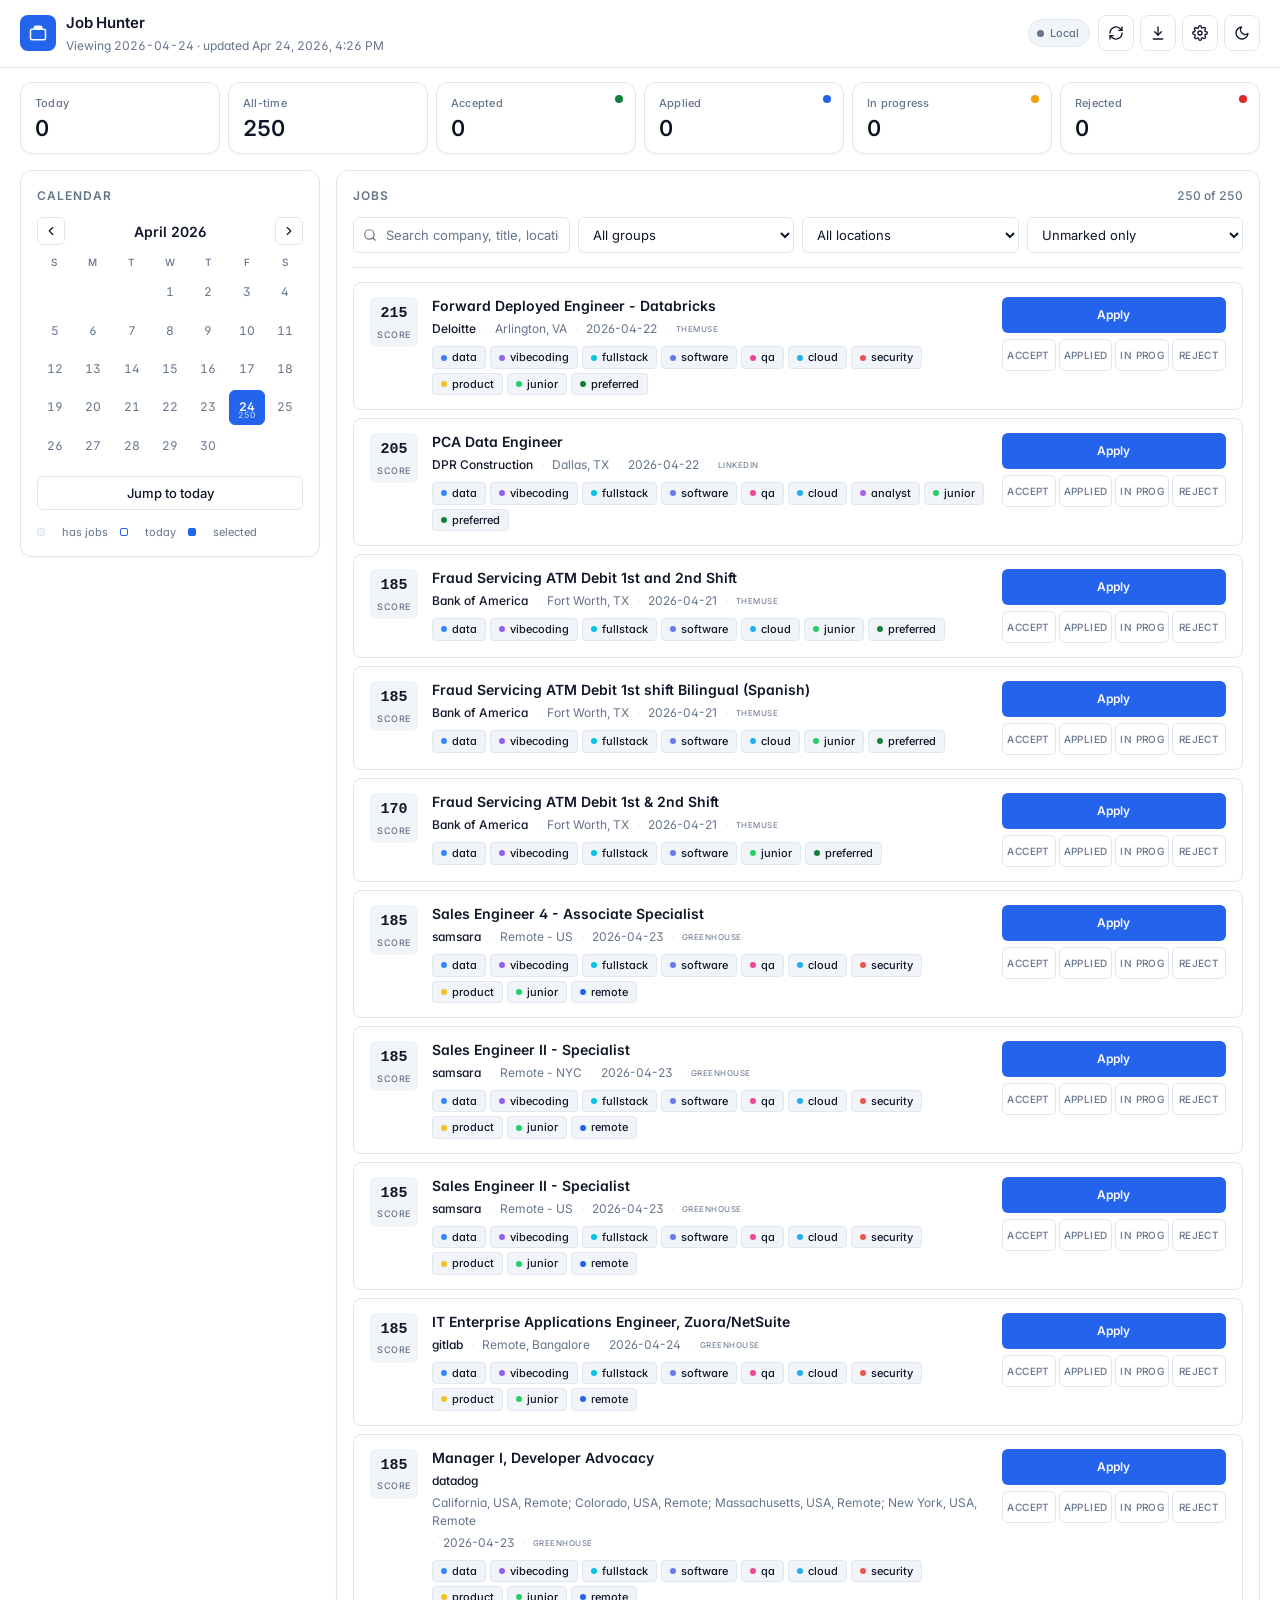
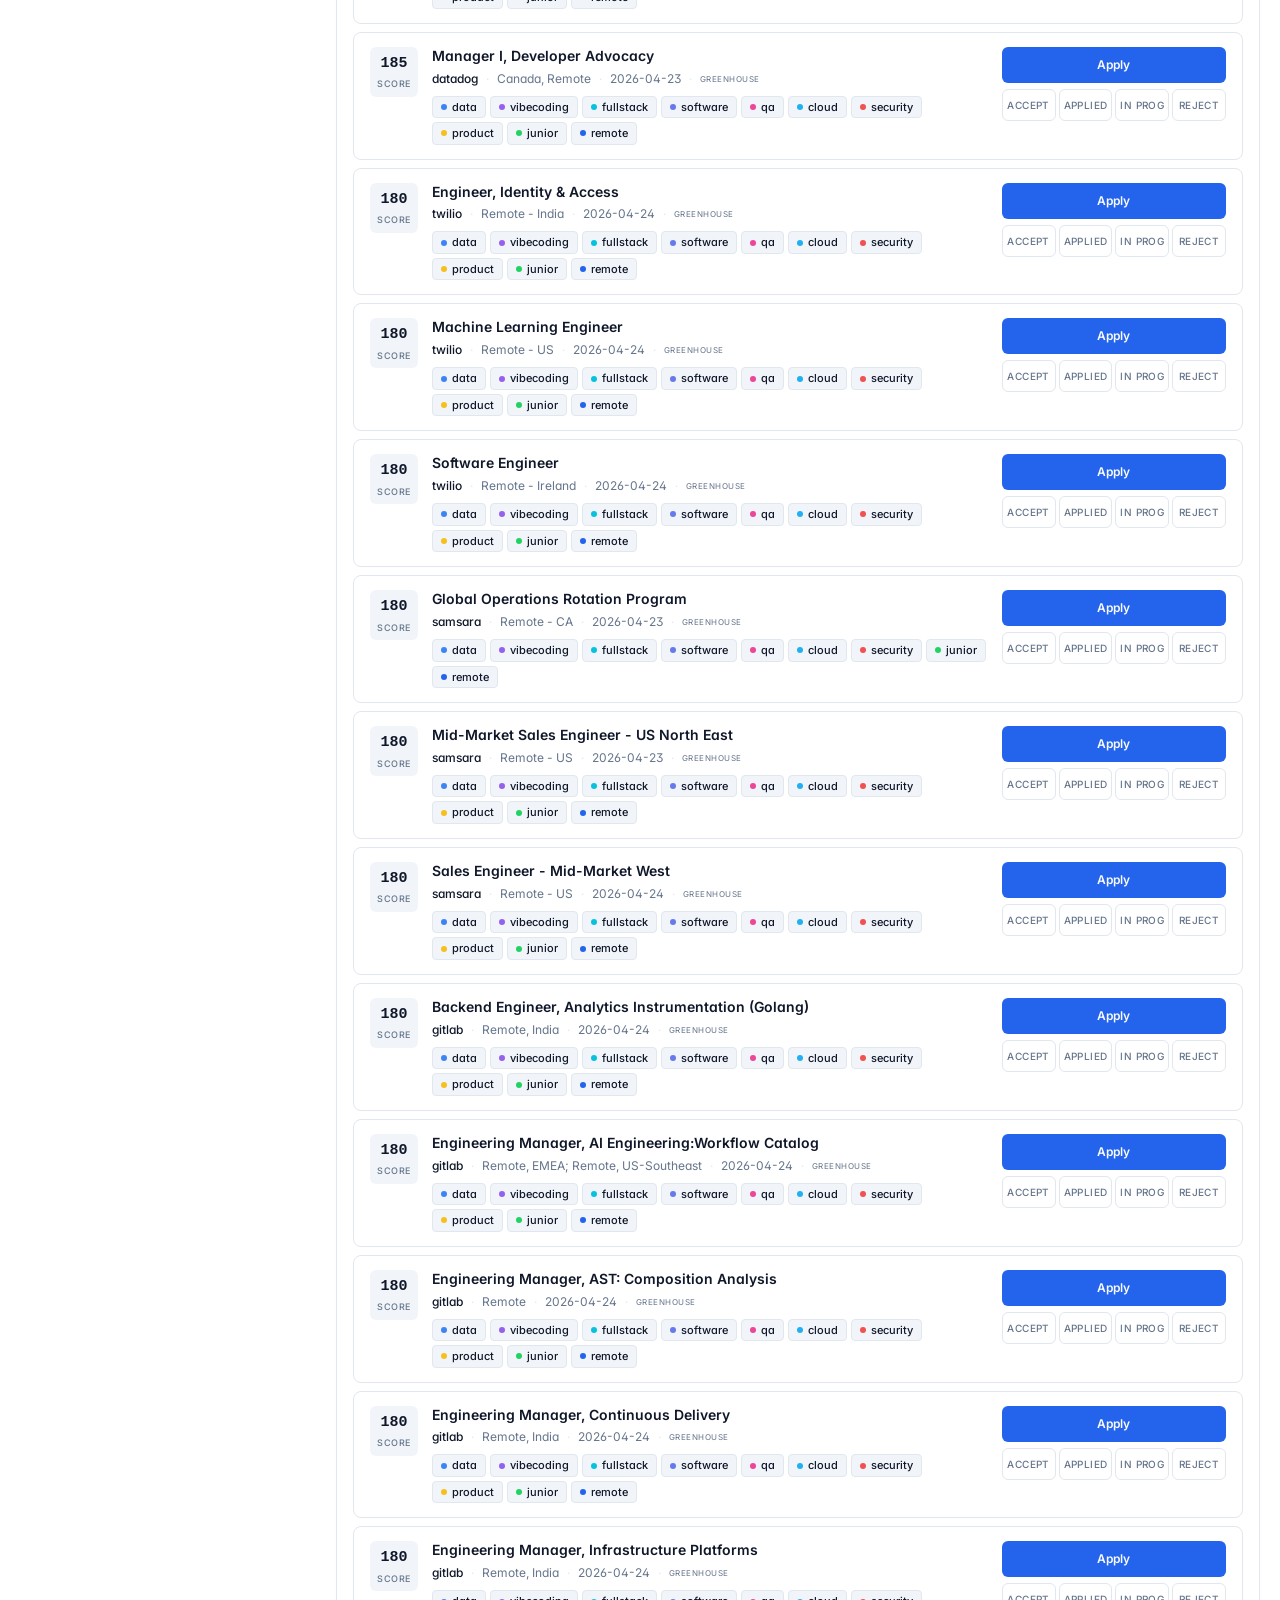
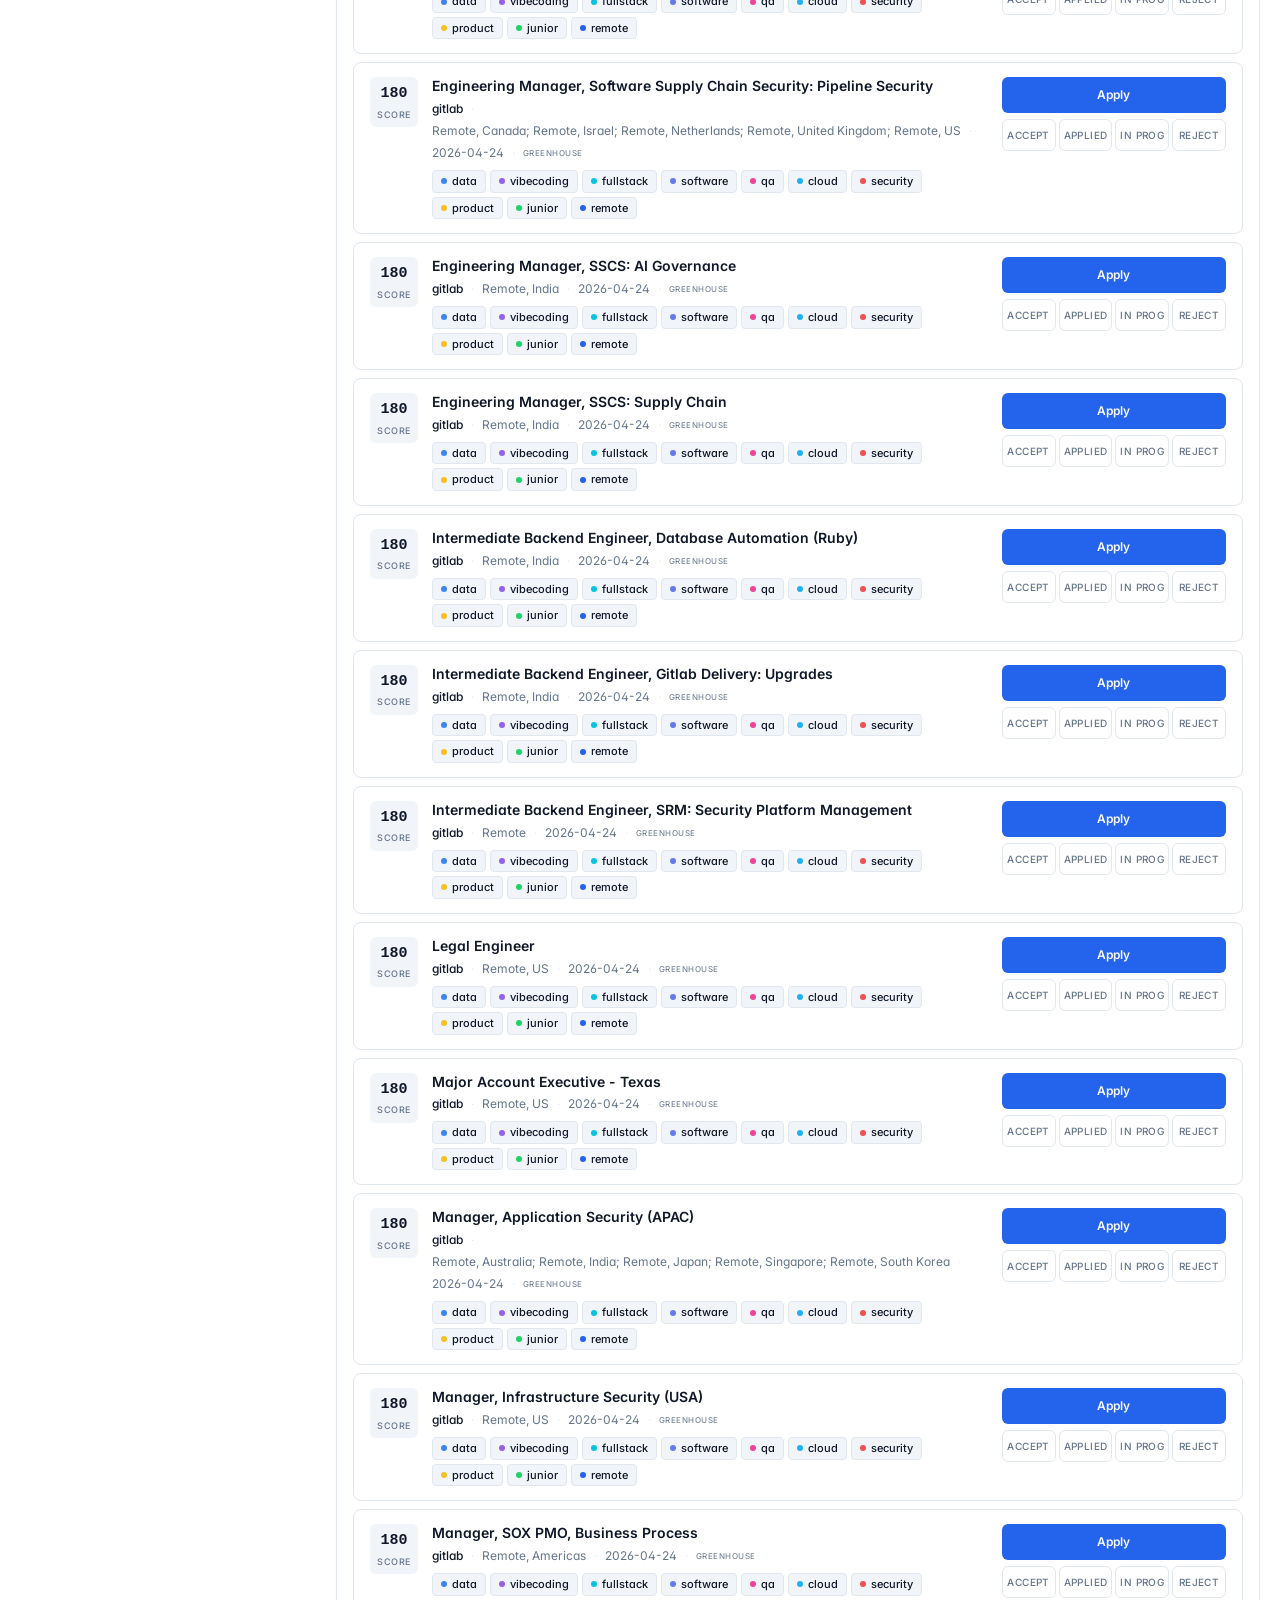
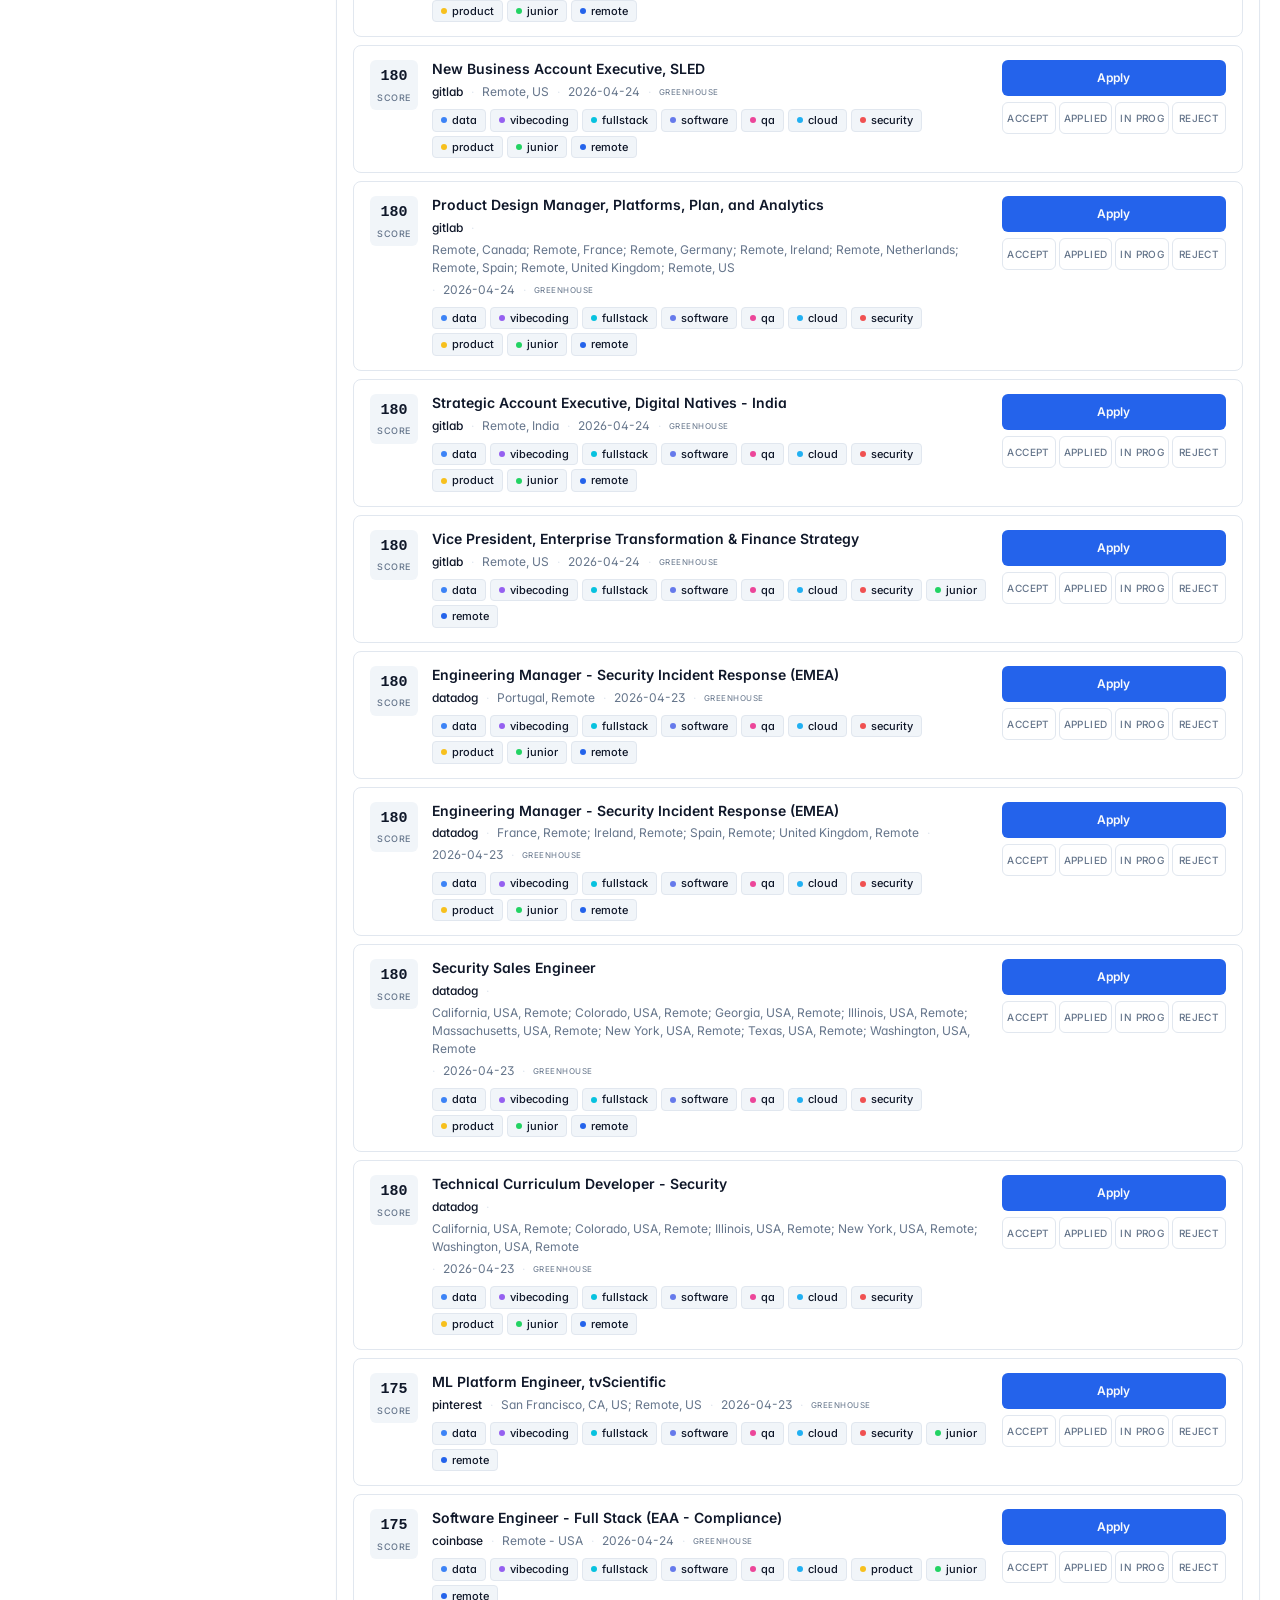
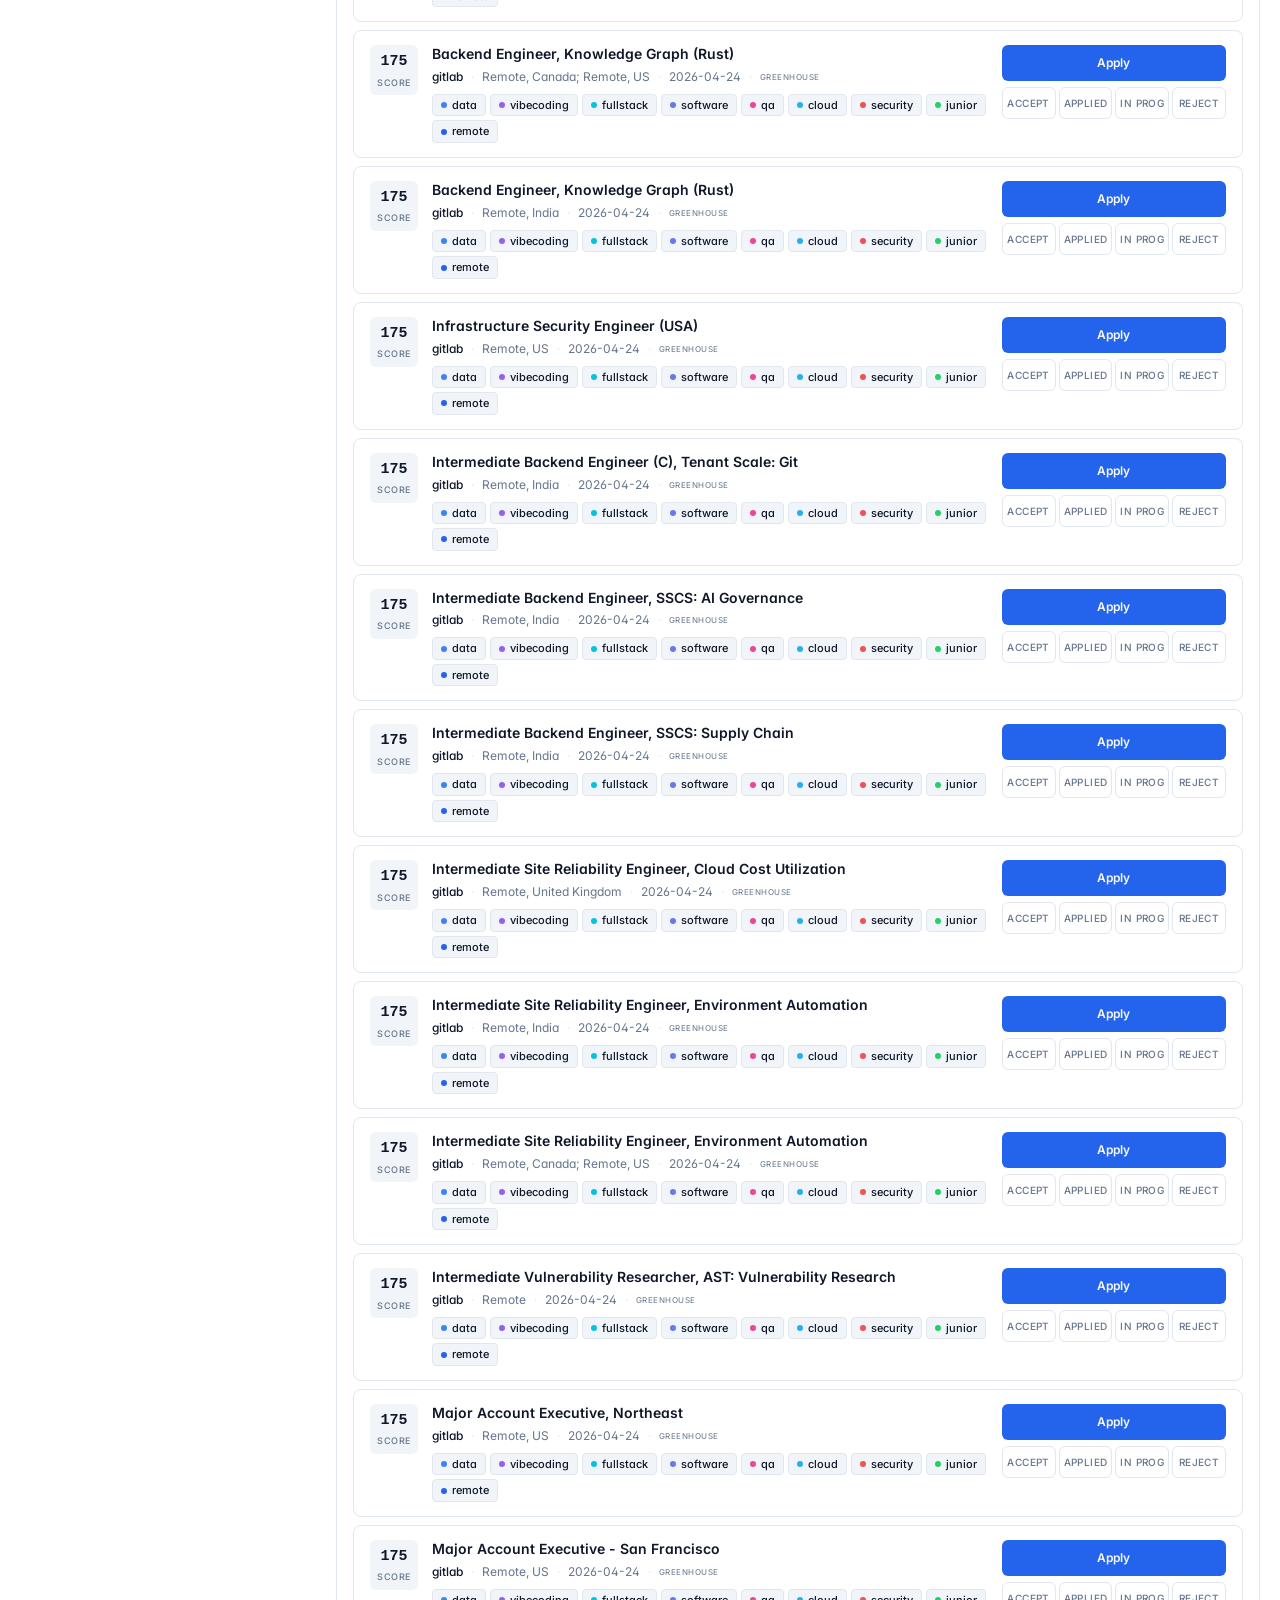
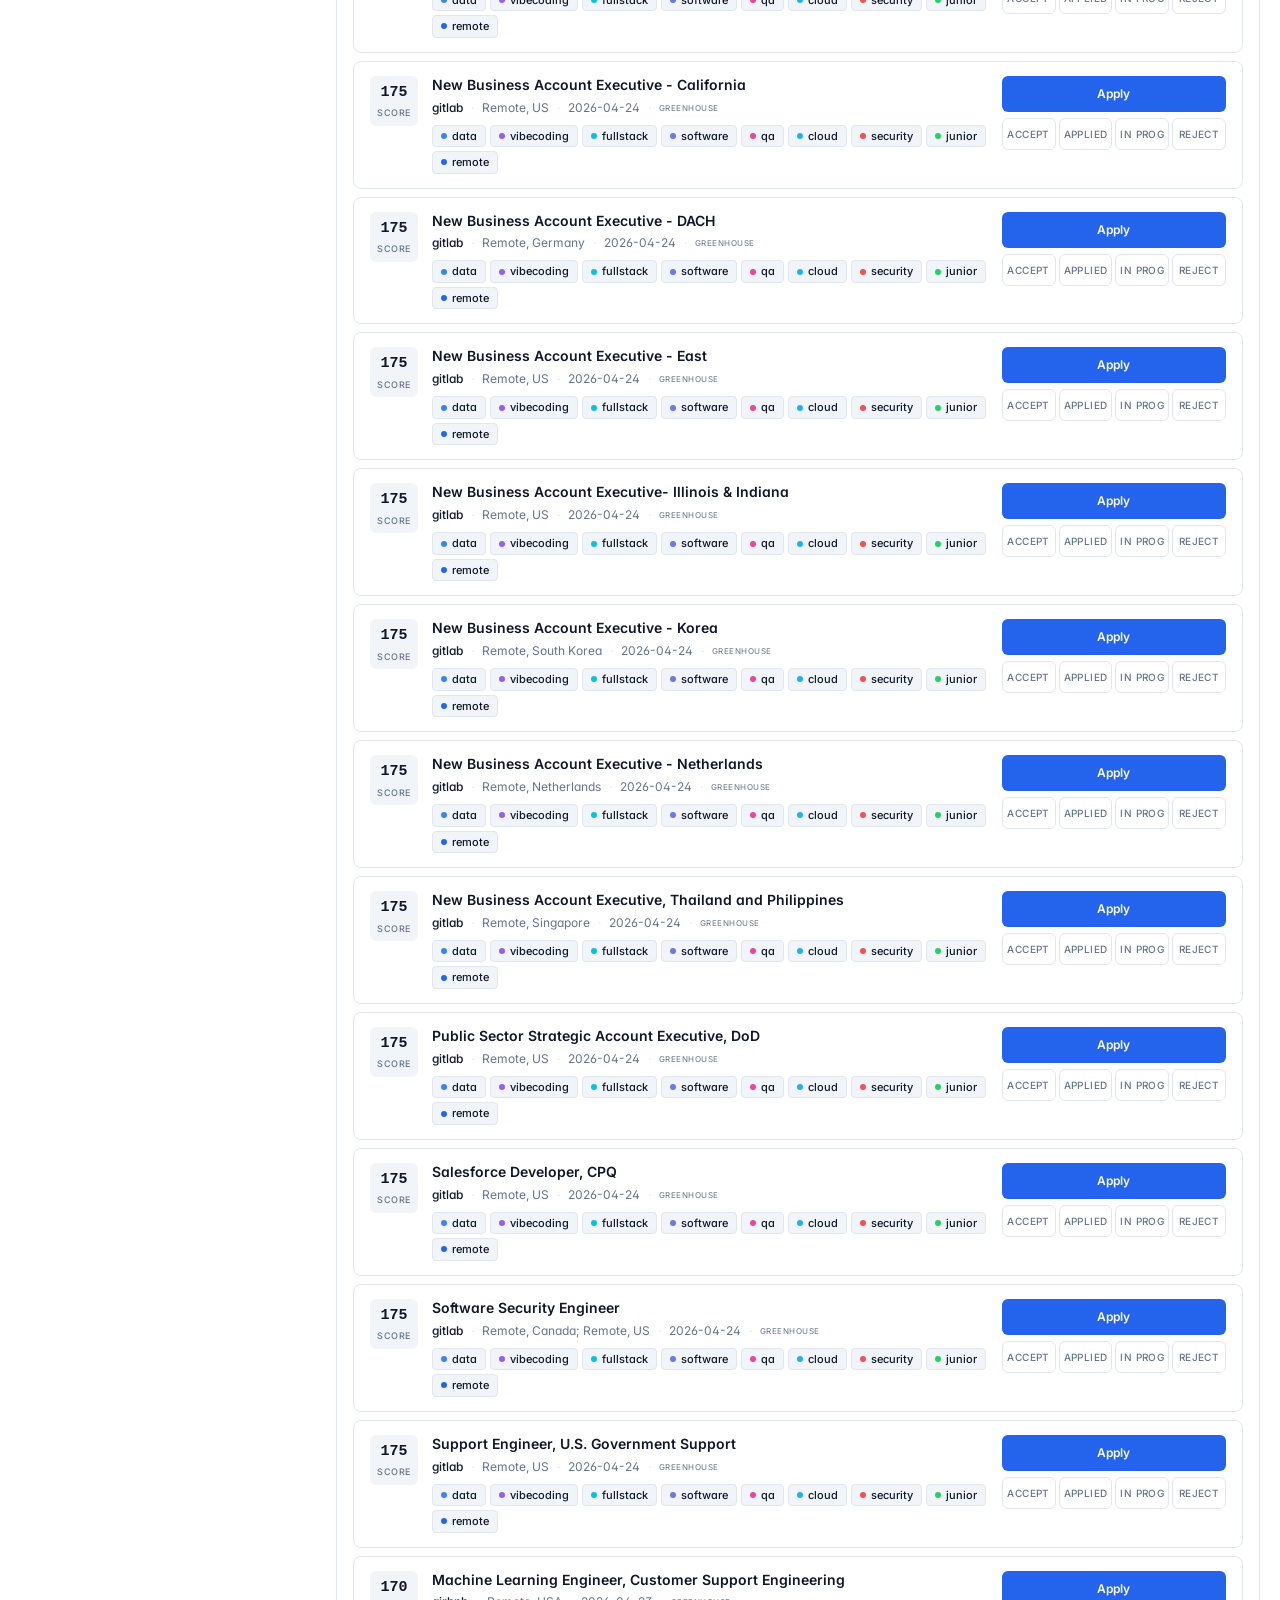
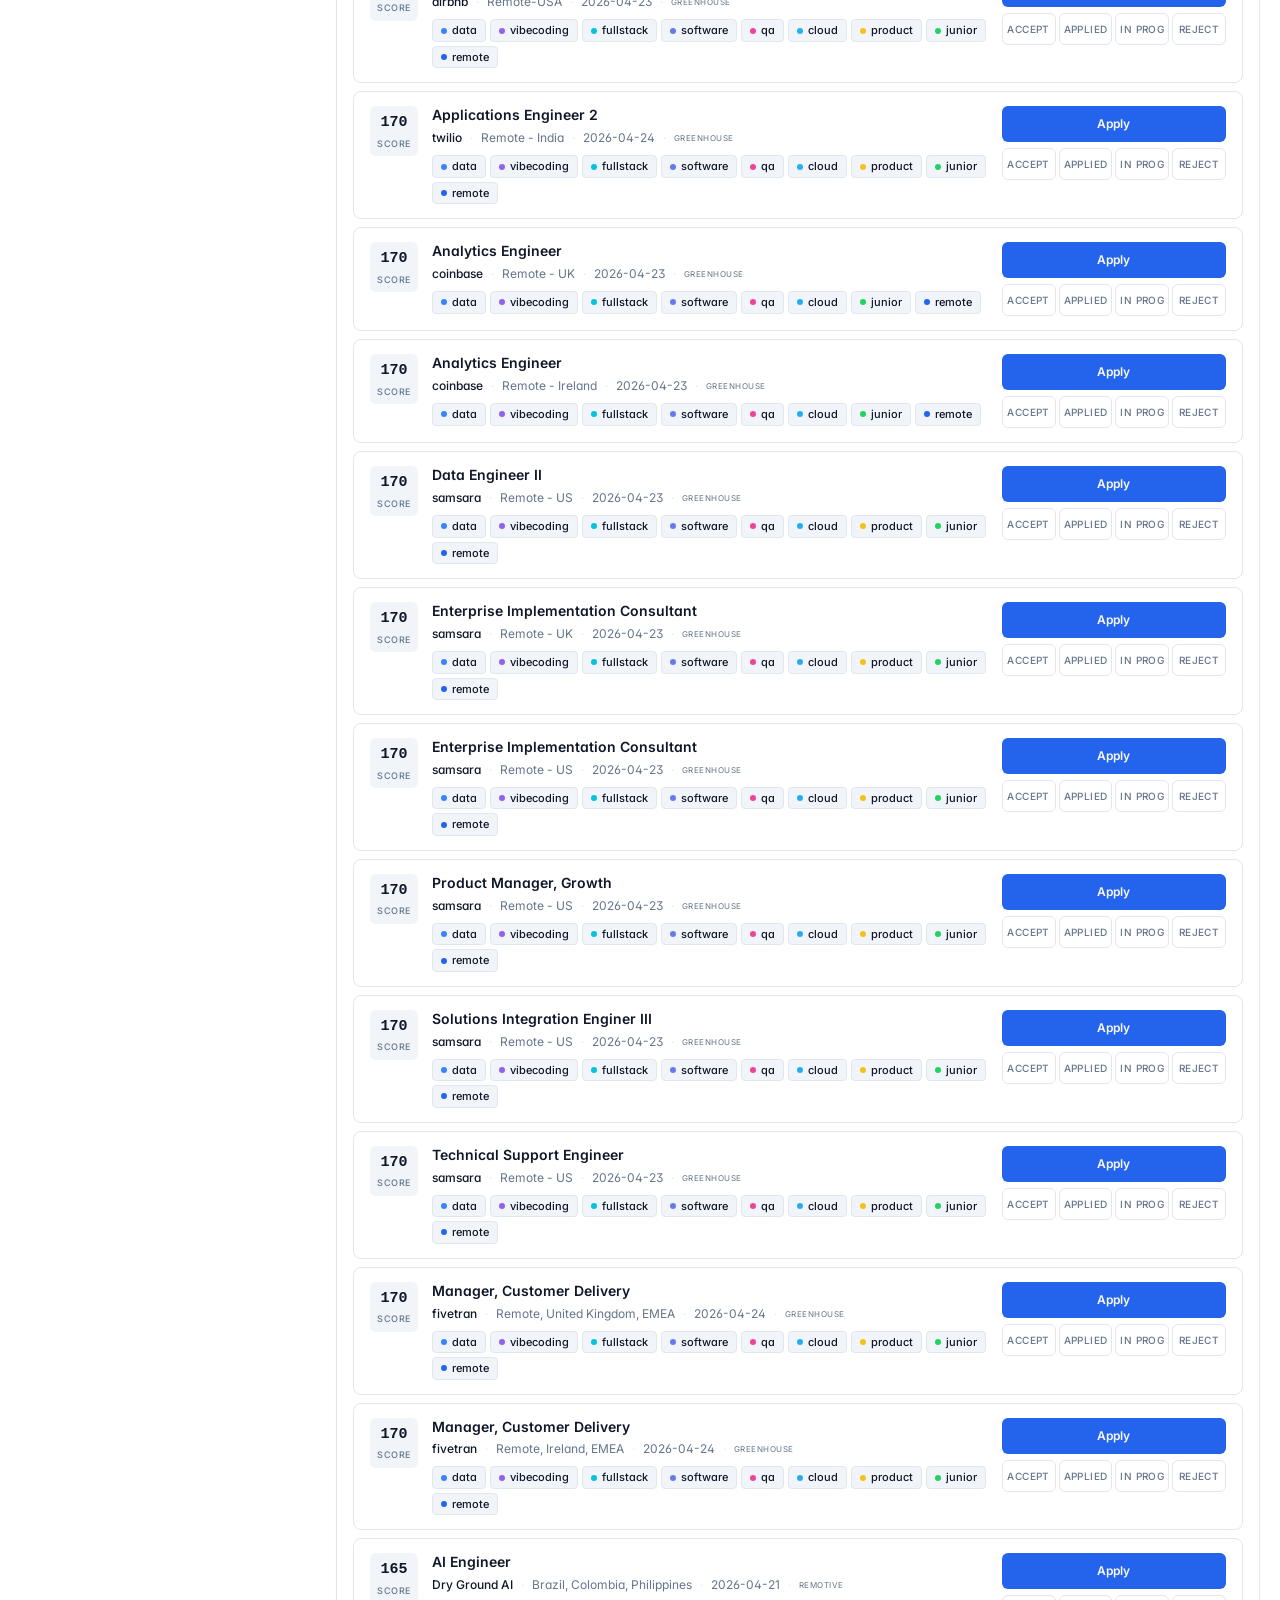
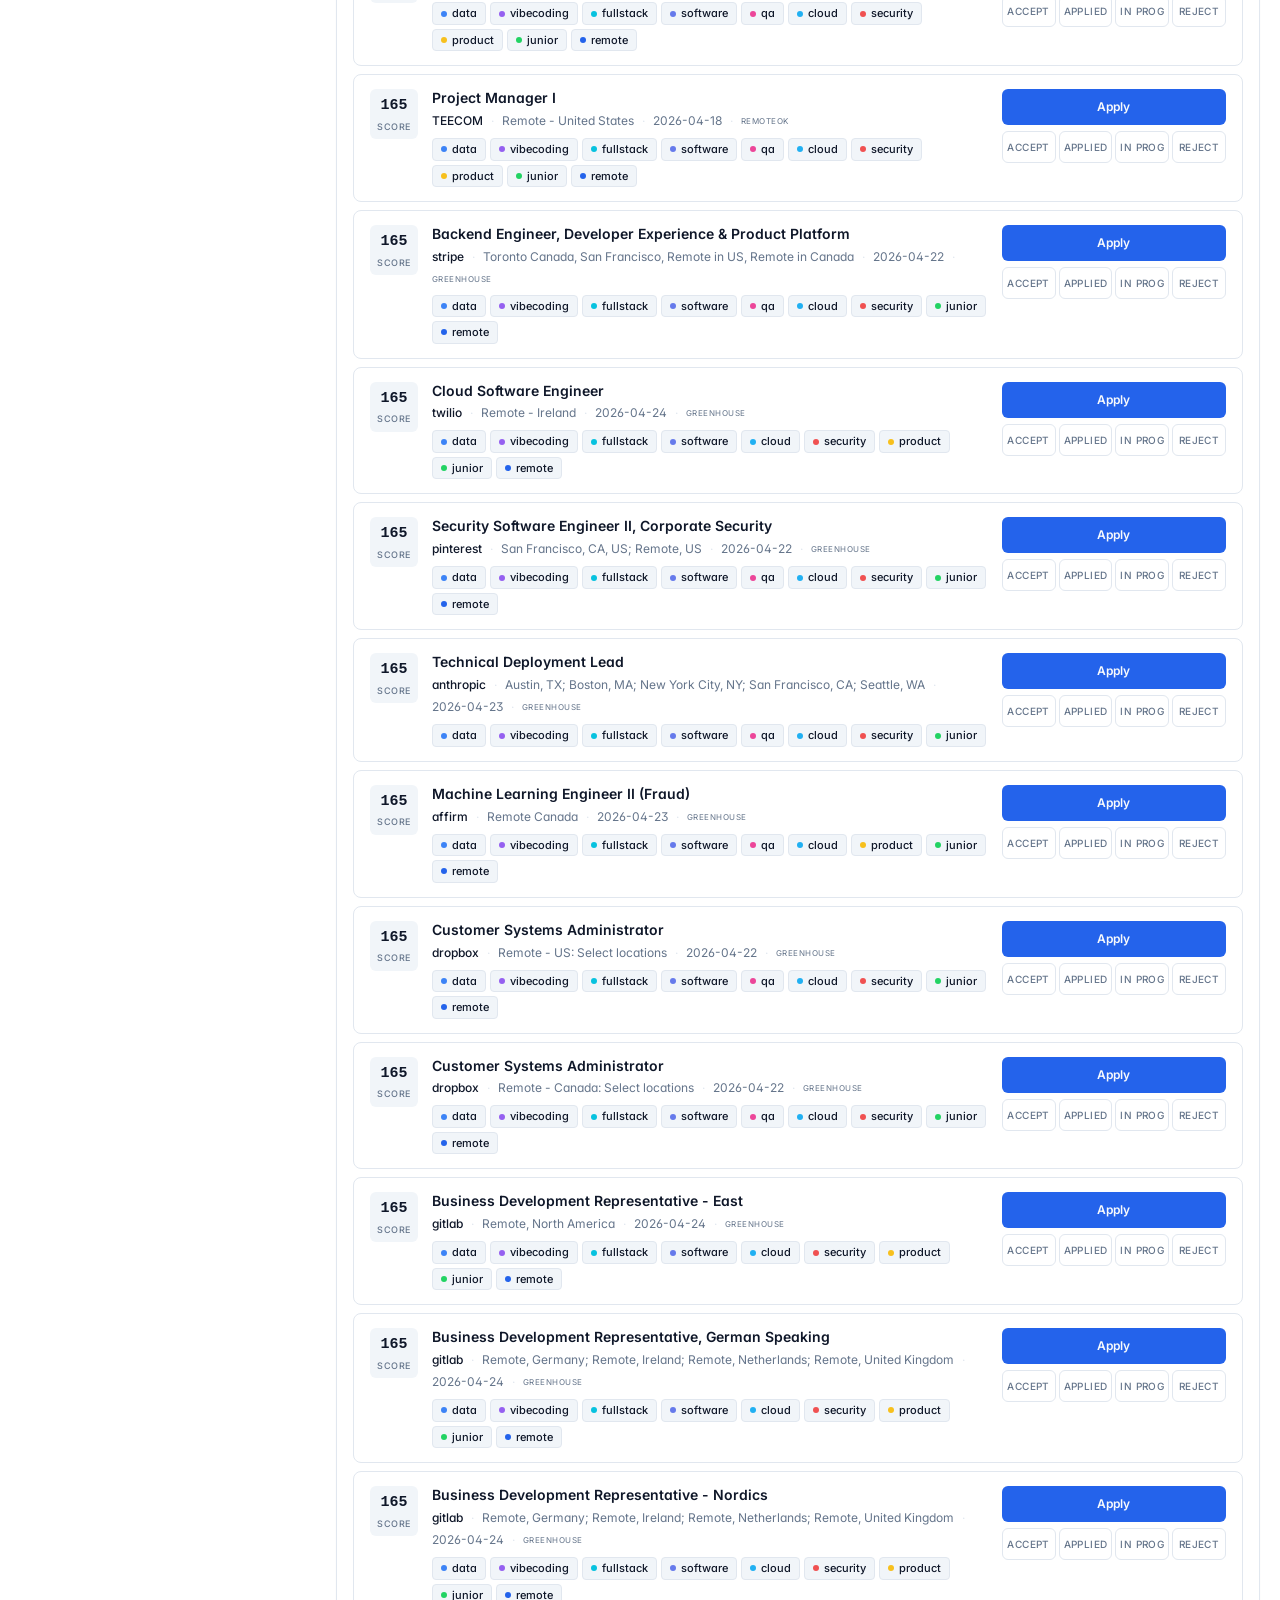
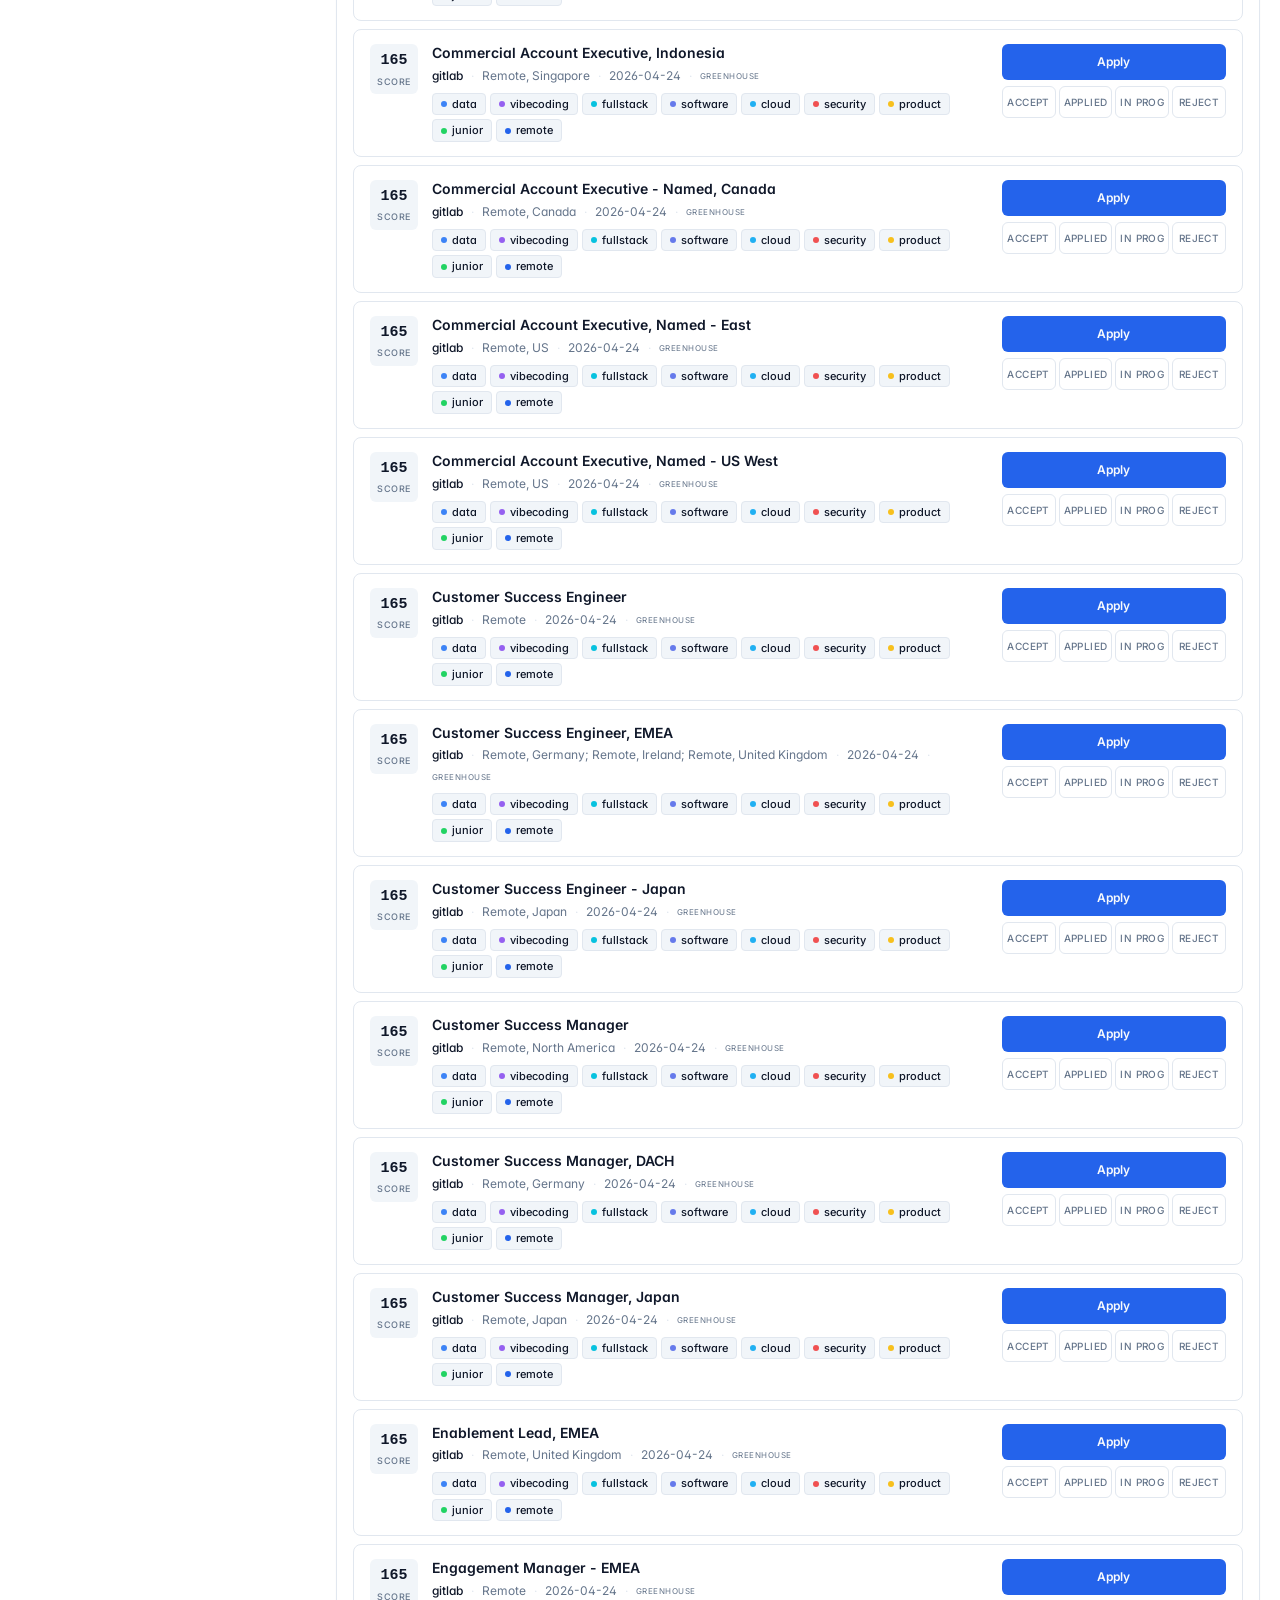
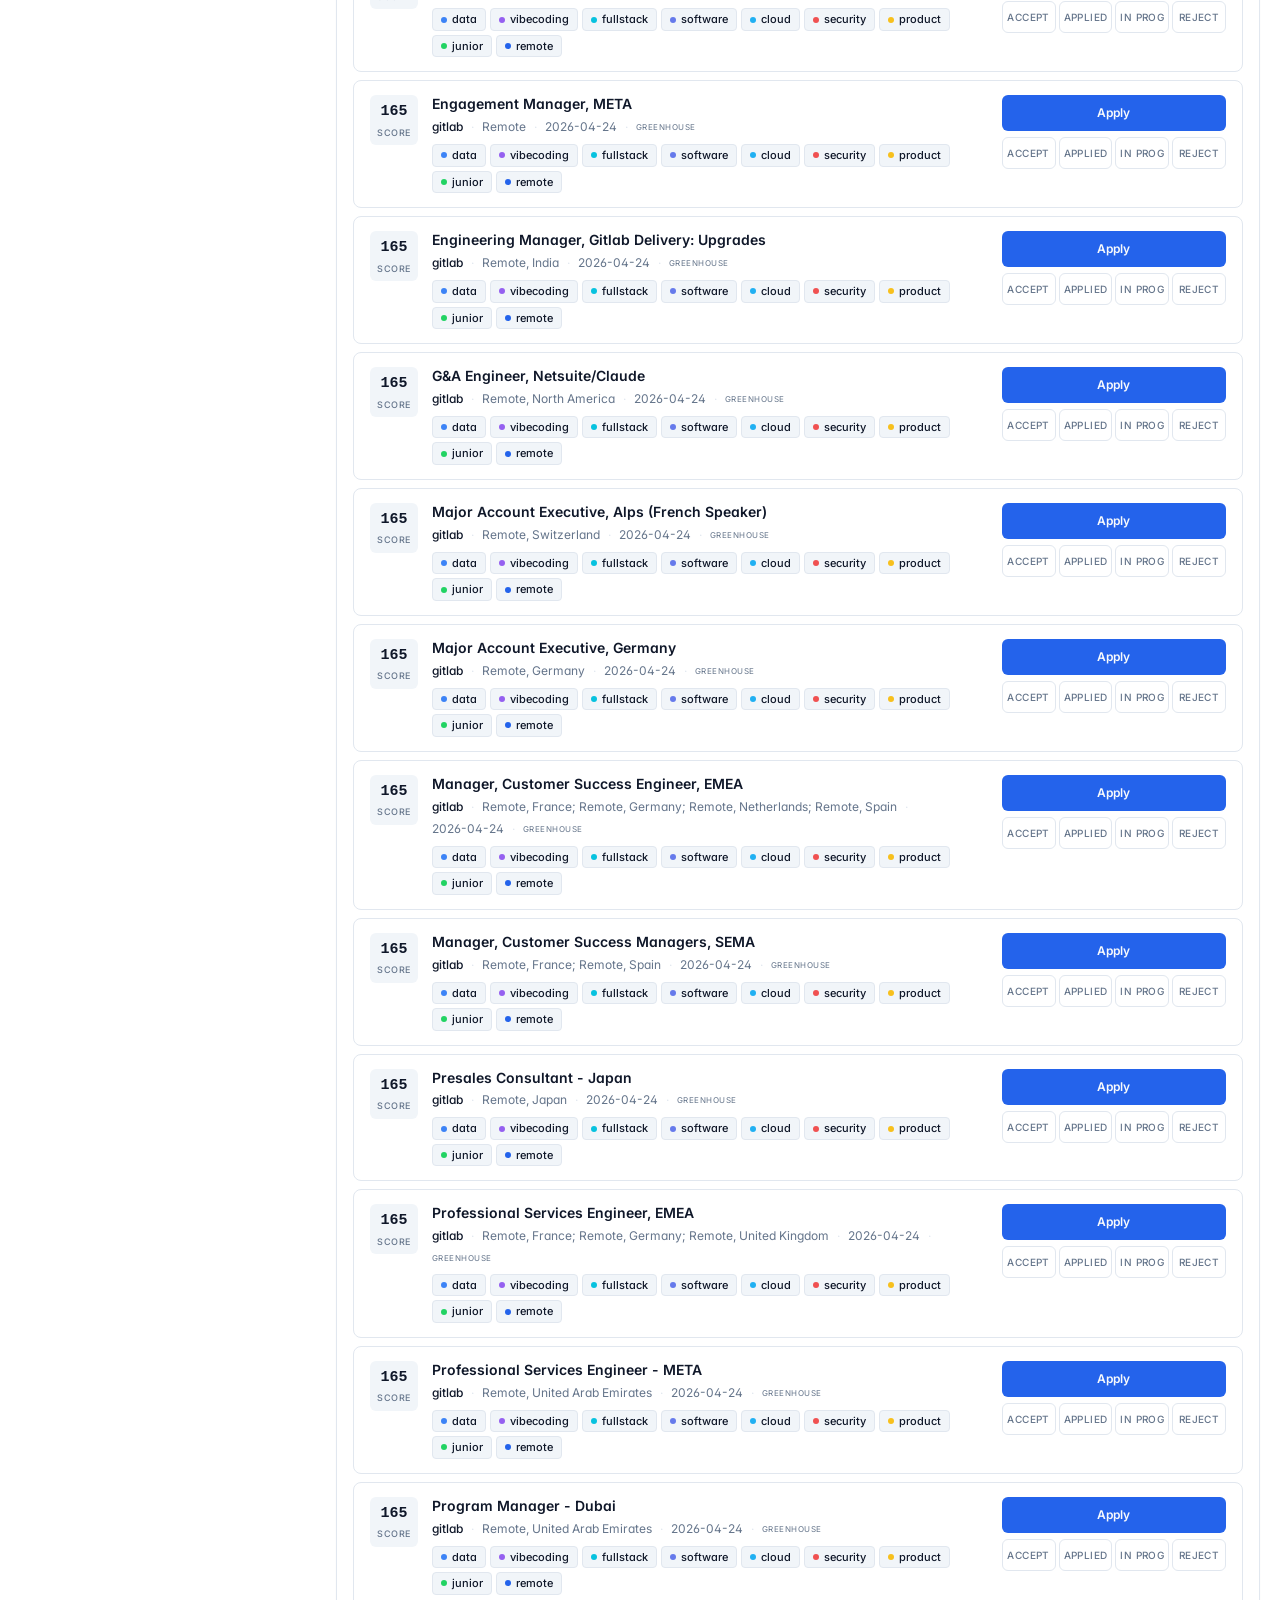
==== commit 2cbf159a: "feat: cross-device status sync + carry-forward + Settings modal Three linked pieces of work for real" ====
--- a/output/index.html
+++ b/output/index.html
@@ -24,14 +24,17 @@
     </div>
 
     <div class="header-actions">
+      <div id="sync-chip" class="sync-chip" title="Sync status" aria-live="polite">
+        <span class="sync-dot"></span><span class="sync-label">Local</span>
+      </div>
       <button id="refresh-btn" class="icon-btn" title="Reload latest data" aria-label="Refresh">
         <svg viewBox="0 0 24 24" fill="none" stroke="currentColor" stroke-width="2" stroke-linecap="round" stroke-linejoin="round"><path d="M3 12a9 9 0 0 1 15-6.7L21 8"/><path d="M21 3v5h-5"/><path d="M21 12a9 9 0 0 1-15 6.7L3 16"/><path d="M3 21v-5h5"/></svg>
       </button>
-      <a id="rerun-btn" class="icon-btn" href="#" target="_blank" rel="noopener" title="Trigger a new scrape on GitHub">
-        <svg viewBox="0 0 24 24" fill="none" stroke="currentColor" stroke-width="2" stroke-linecap="round" stroke-linejoin="round"><path d="M13 2 3 14h9l-1 8 10-12h-9l1-8Z"/></svg>
-      </a>
       <button id="export-btn" class="icon-btn" title="Export current view to Excel" aria-label="Export">
         <svg viewBox="0 0 24 24" fill="none" stroke="currentColor" stroke-width="2" stroke-linecap="round" stroke-linejoin="round"><path d="M12 3v12"/><path d="m7 10 5 5 5-5"/><path d="M5 21h14"/></svg>
+      </button>
+      <button id="settings-btn" class="icon-btn" title="Settings" aria-label="Settings">
+        <svg viewBox="0 0 24 24" fill="none" stroke="currentColor" stroke-width="2" stroke-linecap="round" stroke-linejoin="round"><circle cx="12" cy="12" r="3"/><path d="M19.4 15a1.65 1.65 0 0 0 .33 1.82l.06.06a2 2 0 0 1-2.83 2.83l-.06-.06a1.65 1.65 0 0 0-1.82-.33 1.65 1.65 0 0 0-1 1.51V21a2 2 0 0 1-4 0v-.09a1.65 1.65 0 0 0-1-1.51 1.65 1.65 0 0 0-1.82.33l-.06.06a2 2 0 0 1-2.83-2.83l.06-.06a1.65 1.65 0 0 0 .33-1.82 1.65 1.65 0 0 0-1.51-1H3a2 2 0 0 1 0-4h.09a1.65 1.65 0 0 0 1.51-1 1.65 1.65 0 0 0-.33-1.82l-.06-.06a2 2 0 0 1 2.83-2.83l.06.06a1.65 1.65 0 0 0 1.82.33h0a1.65 1.65 0 0 0 1-1.51V3a2 2 0 0 1 4 0v.09a1.65 1.65 0 0 0 1 1.51h0a1.65 1.65 0 0 0 1.82-.33l.06-.06a2 2 0 0 1 2.83 2.83l-.06.06a1.65 1.65 0 0 0-.33 1.82v0a1.65 1.65 0 0 0 1.51 1H21a2 2 0 0 1 0 4h-.09a1.65 1.65 0 0 0-1.51 1z"/></svg>
       </button>
       <button id="theme-btn" class="icon-btn" title="Toggle theme" aria-label="Toggle theme">
         <svg class="icon-sun" viewBox="0 0 24 24" fill="none" stroke="currentColor" stroke-width="2" stroke-linecap="round" stroke-linejoin="round"><circle cx="12" cy="12" r="4"/><path d="M12 2v2"/><path d="M12 20v2"/><path d="m4.93 4.93 1.41 1.41"/><path d="m17.66 17.66 1.41 1.41"/><path d="M2 12h2"/><path d="M20 12h2"/><path d="m6.34 17.66-1.41 1.41"/><path d="m19.07 4.93-1.41 1.41"/></svg>
@@ -51,9 +54,7 @@
 
   <main class="layout">
     <aside class="calendar-pane" aria-label="Calendar">
-      <div class="pane-title">
-        <span>Calendar</span>
-      </div>
+      <div class="pane-title"><span>Calendar</span></div>
       <div class="cal-head">
         <button id="cal-prev" class="icon-btn-sm" aria-label="Previous month">
           <svg viewBox="0 0 24 24" fill="none" stroke="currentColor" stroke-width="2" stroke-linecap="round" stroke-linejoin="round"><path d="m15 18-6-6 6-6"/></svg>
@@ -115,6 +116,69 @@
     </section>
   </main>
 
+  <!-- Settings modal -->
+  <div id="settings-modal" class="modal" hidden>
+    <div class="modal-scrim" data-close="1"></div>
+    <div class="modal-panel" role="dialog" aria-modal="true" aria-labelledby="settings-title">
+      <div class="modal-head">
+        <h2 id="settings-title">Settings</h2>
+        <button class="icon-btn" data-close="1" aria-label="Close">
+          <svg viewBox="0 0 24 24" fill="none" stroke="currentColor" stroke-width="2" stroke-linecap="round" stroke-linejoin="round"><path d="M18 6 6 18"/><path d="m6 6 12 12"/></svg>
+        </button>
+      </div>
+      <div class="modal-body">
+        <section class="settings-section">
+          <div class="settings-section-head">
+            <h3>Cross-device sync</h3>
+            <span id="pat-status" class="chip chip-muted">Not connected</span>
+          </div>
+          <p class="settings-help">
+            Without sync, Accepted / Applied / In Progress / Reject marks
+            stay in this browser's local storage only. To sync across
+            devices, paste a GitHub Personal Access Token with
+            <code>public_repo</code> scope below — the app will push a
+            <code>status.json</code> file to your repo on every mark and
+            read it on every load.
+          </p>
+          <div class="form-row">
+            <label for="pat-input" class="sr-only">GitHub PAT</label>
+            <input id="pat-input" type="password" placeholder="ghp_xxxxxxxxxxxxxxxxxxxxxxxxxxxxxxxxxxxx" autocomplete="off" spellcheck="false" />
+            <button id="pat-save" class="btn btn-primary">Save</button>
+            <button id="pat-clear" class="btn btn-ghost">Clear</button>
+          </div>
+          <p class="settings-help settings-help-small">
+            Need a token? <a id="pat-link" href="https://github.com/settings/tokens/new?description=Job%20Hunter%20Dashboard&scopes=public_repo" target="_blank" rel="noopener">Create one on GitHub</a>
+            (the pre-filled scope is <code>public_repo</code>). The token
+            is stored only in this browser's local storage and is sent
+            directly to <code>api.github.com</code>; nothing goes to any
+            other server.
+          </p>
+        </section>
+
+        <section class="settings-section">
+          <h3>Scrape</h3>
+          <p class="settings-help">
+            The daily workflow runs every morning at 06:00 UTC. Hit
+            "Run new scrape" to trigger an immediate rebuild — this
+            opens the Actions page where you click "Run workflow".
+          </p>
+          <div class="form-row">
+            <a id="rerun-link" class="btn btn-ghost" href="#" target="_blank" rel="noopener">Run new scrape</a>
+            <span id="last-run" class="settings-meta">—</span>
+          </div>
+        </section>
+
+        <section class="settings-section">
+          <h3>Data</h3>
+          <div class="form-row">
+            <button id="purge-local" class="btn btn-ghost">Clear local marks</button>
+            <span class="settings-meta">Removes this browser's cache. Sync with GitHub on reload if connected.</span>
+          </div>
+        </section>
+      </div>
+    </div>
+  </div>
+
   <script src="https://cdn.sheetjs.com/xlsx-0.20.2/package/dist/xlsx.full.min.js"></script>
   <script src="app.js"></script>
 </body>
--- a/output/styles.css
+++ b/output/styles.css
@@ -126,6 +126,39 @@
 
 /* ───── Header actions ──────────────────────────────────────────────── */
 .header-actions { display: flex; gap: 6px; align-items: center; }
+
+/* Sync chip — small pill next to the action icons. */
+.sync-chip {
+  display: inline-flex;
+  align-items: center;
+  gap: 6px;
+  height: 28px;
+  padding: 0 10px 0 8px;
+  border: 1px solid hsl(var(--border));
+  border-radius: 999px;
+  background: hsl(var(--muted));
+  color: hsl(var(--muted-foreground));
+  font-size: 11px;
+  font-weight: 500;
+  white-space: nowrap;
+  margin-right: 2px;
+}
+.sync-chip .sync-dot {
+  width: 7px; height: 7px;
+  border-radius: 50%;
+  background: hsl(var(--muted-foreground));
+  flex-shrink: 0;
+}
+.sync-chip[data-state="syncing"] .sync-dot { background: hsl(var(--warning)); animation: pulse 1.2s ease-in-out infinite; }
+.sync-chip[data-state="synced"]  .sync-dot { background: hsl(var(--success)); }
+.sync-chip[data-state="error"]   .sync-dot { background: hsl(var(--destructive)); }
+.sync-chip[data-state="offline"] .sync-dot { background: hsl(var(--muted-foreground)); }
+@keyframes pulse { 0%,100% { opacity: 1; } 50% { opacity: .4; } }
+
+@media (max-width: 540px) {
+  .sync-chip .sync-label { display: none; }
+  .sync-chip { padding: 0 8px; }
+}
 .icon-btn, .icon-btn-sm {
   display: inline-flex;
   align-items: center;
@@ -668,5 +701,162 @@
   .controls { grid-template-columns: 1fr; }
 }
 
+/* ───── Carry-over badge ────────────────────────────────────────────── */
+.carry-badge {
+  display: inline-block;
+  margin-left: 8px;
+  padding: 1px 7px;
+  border-radius: 999px;
+  background: hsl(var(--warning) / .14);
+  color: hsl(var(--warning));
+  border: 1px solid hsl(var(--warning) / .4);
+  font-size: 10px;
+  font-weight: 500;
+  letter-spacing: .02em;
+  text-transform: uppercase;
+  vertical-align: middle;
+  white-space: nowrap;
+}
+.job.is-carryover {
+  background: linear-gradient(180deg, hsl(var(--warning) / .03), hsl(var(--card)));
+}
+
+/* ───── Modal ───────────────────────────────────────────────────────── */
+.modal {
+  position: fixed;
+  inset: 0;
+  z-index: 90;
+  display: flex;
+  align-items: center;
+  justify-content: center;
+  padding: 20px;
+}
+.modal[hidden] { display: none; }
+.modal-scrim {
+  position: absolute;
+  inset: 0;
+  background: rgb(0 0 0 / .5);
+  backdrop-filter: blur(2px);
+  -webkit-backdrop-filter: blur(2px);
+}
+.modal-panel {
+  position: relative;
+  background: hsl(var(--card));
+  color: hsl(var(--card-foreground));
+  border: 1px solid hsl(var(--border));
+  border-radius: var(--radius-lg);
+  box-shadow: 0 20px 60px -10px rgb(0 0 0 / .45);
+  width: min(640px, 100%);
+  max-height: calc(100dvh - 40px);
+  overflow: hidden;
+  display: flex;
+  flex-direction: column;
+  animation: modal-in .18s ease-out;
+}
+@keyframes modal-in {
+  from { opacity: 0; transform: translateY(8px) scale(.98); }
+  to   { opacity: 1; transform: translateY(0) scale(1); }
+}
+.modal-head {
+  display: flex;
+  align-items: center;
+  justify-content: space-between;
+  padding: 16px 20px;
+  border-bottom: 1px solid hsl(var(--border));
+}
+.modal-head h2 {
+  margin: 0;
+  font-size: 15px;
+  font-weight: 600;
+}
+.modal-body {
+  padding: 20px;
+  overflow-y: auto;
+  overflow-x: hidden;
+  display: flex;
+  flex-direction: column;
+  gap: 24px;
+}
+
+.settings-section h3 {
+  margin: 0 0 8px;
+  font-size: 13px;
+  font-weight: 600;
+  color: hsl(var(--foreground));
+}
+.settings-section-head {
+  display: flex;
+  align-items: center;
+  justify-content: space-between;
+  gap: 12px;
+  margin-bottom: 8px;
+}
+.settings-section-head h3 { margin: 0; }
+.settings-help {
+  color: hsl(var(--muted-foreground));
+  font-size: 13px;
+  line-height: 1.55;
+  margin: 0 0 12px;
+}
+.settings-help-small { font-size: 12px; margin-top: 10px; margin-bottom: 0; }
+.settings-help code {
+  background: hsl(var(--muted));
+  padding: 1px 5px;
+  border-radius: 3px;
+  font-family: var(--font-mono);
+  font-size: 11.5px;
+}
+.settings-help a { color: hsl(var(--primary)); text-underline-offset: 2px; }
+.settings-meta { font-size: 12px; color: hsl(var(--muted-foreground)); }
+
+.form-row {
+  display: flex;
+  gap: 8px;
+  align-items: center;
+  flex-wrap: wrap;
+}
+.form-row input[type="password"],
+.form-row input[type="text"] {
+  flex: 1 1 280px;
+  min-width: 0;
+  height: 36px;
+  padding: 0 10px;
+  background: hsl(var(--background));
+  color: hsl(var(--foreground));
+  border: 1px solid hsl(var(--input));
+  border-radius: var(--radius-sm);
+  font-family: var(--font-mono);
+  font-size: 12px;
+  outline: none;
+}
+.form-row input:focus { border-color: hsl(var(--ring)); }
+
+.btn-primary {
+  background: hsl(var(--primary));
+  color: hsl(var(--primary-foreground));
+  border: 1px solid hsl(var(--primary));
+}
+.btn-primary:hover { filter: brightness(1.08); }
+
+.chip {
+  display: inline-flex;
+  align-items: center;
+  height: 22px;
+  padding: 0 10px;
+  border-radius: 999px;
+  font-size: 11px;
+  font-weight: 500;
+  border: 1px solid transparent;
+}
+.chip-muted { background: hsl(var(--muted)); color: hsl(var(--muted-foreground)); border-color: hsl(var(--border)); }
+.chip-ok { background: hsl(var(--success) / .14); color: hsl(var(--success)); border-color: hsl(var(--success) / .4); }
+.chip-err { background: hsl(var(--destructive) / .14); color: hsl(var(--destructive)); border-color: hsl(var(--destructive) / .4); }
+
+.sr-only {
+  position: absolute;
+  width: 1px; height: 1px; padding: 0; margin: -1px;
+  overflow: hidden; clip: rect(0,0,0,0); white-space: nowrap; border: 0;
+}
+
 /* Restrain SheetJS warnings from showing */
 .xlsx-loading { pointer-events: none; opacity: 0.6; }
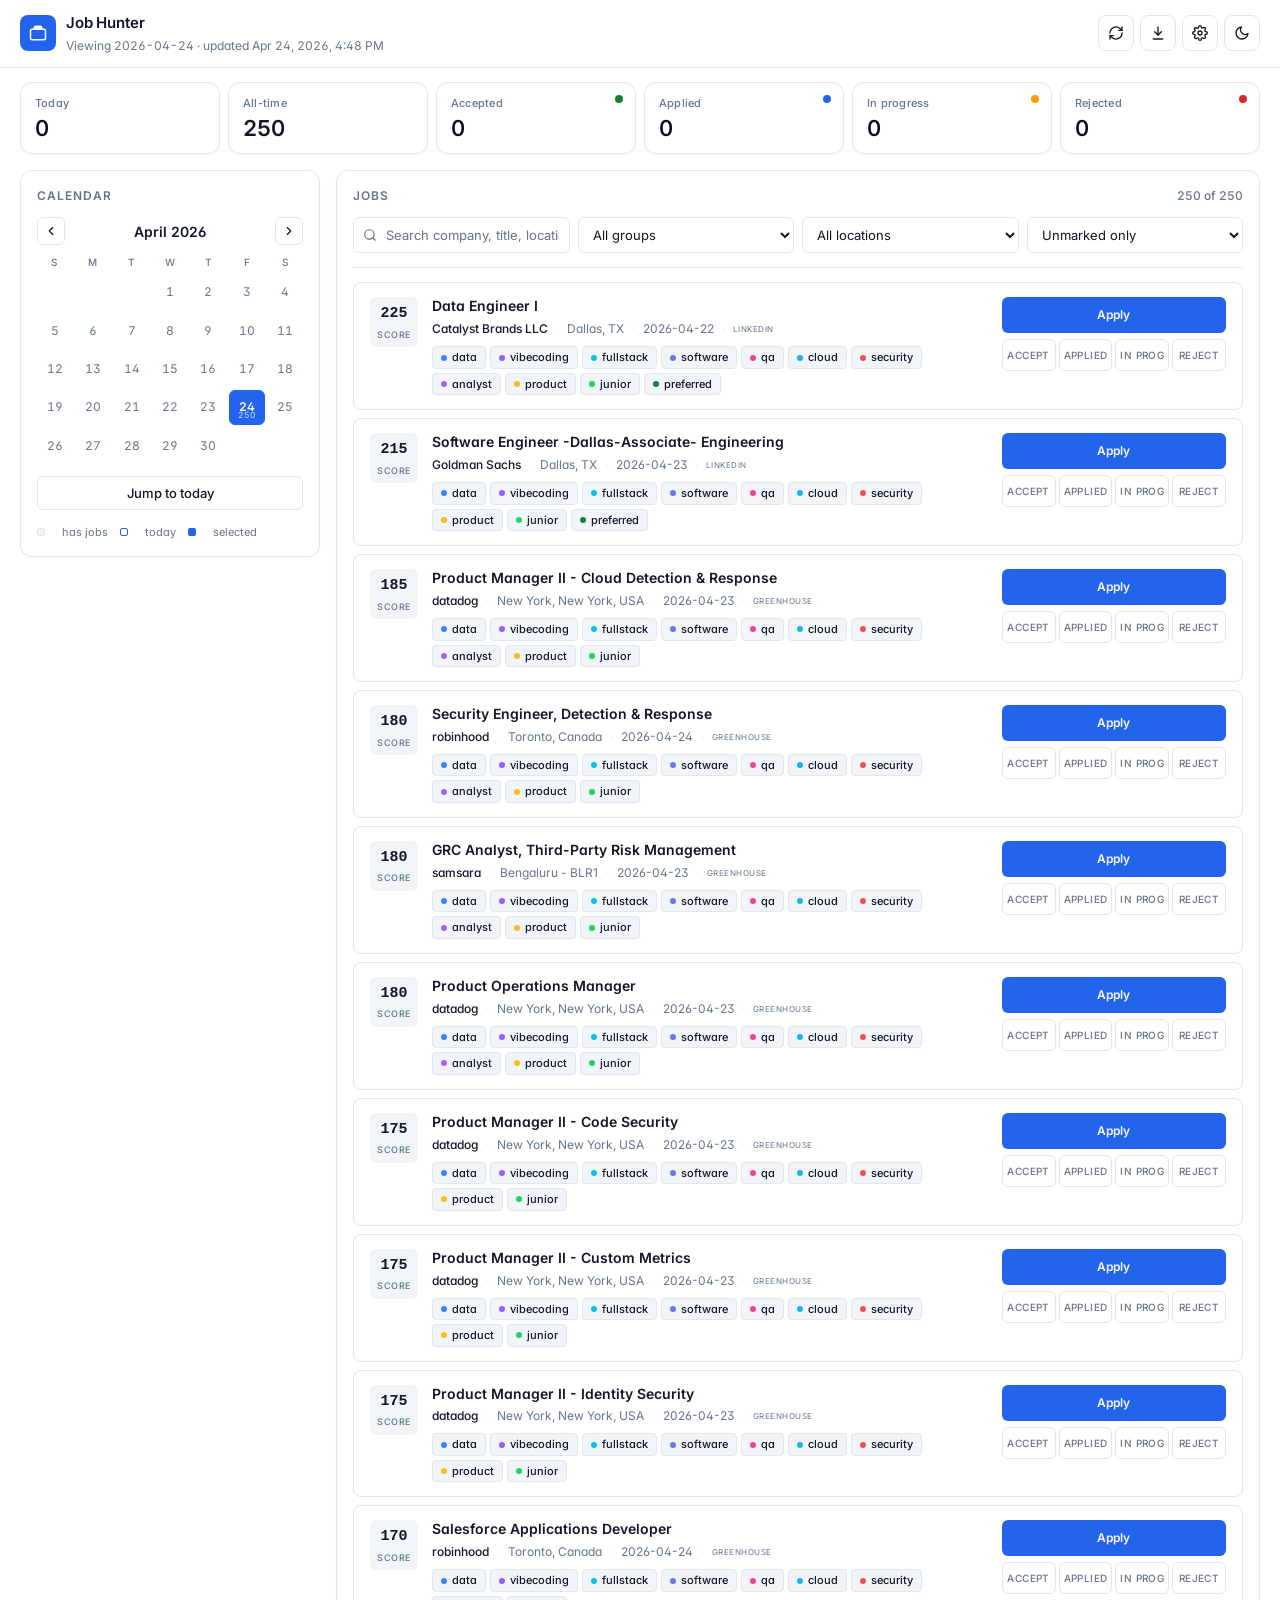
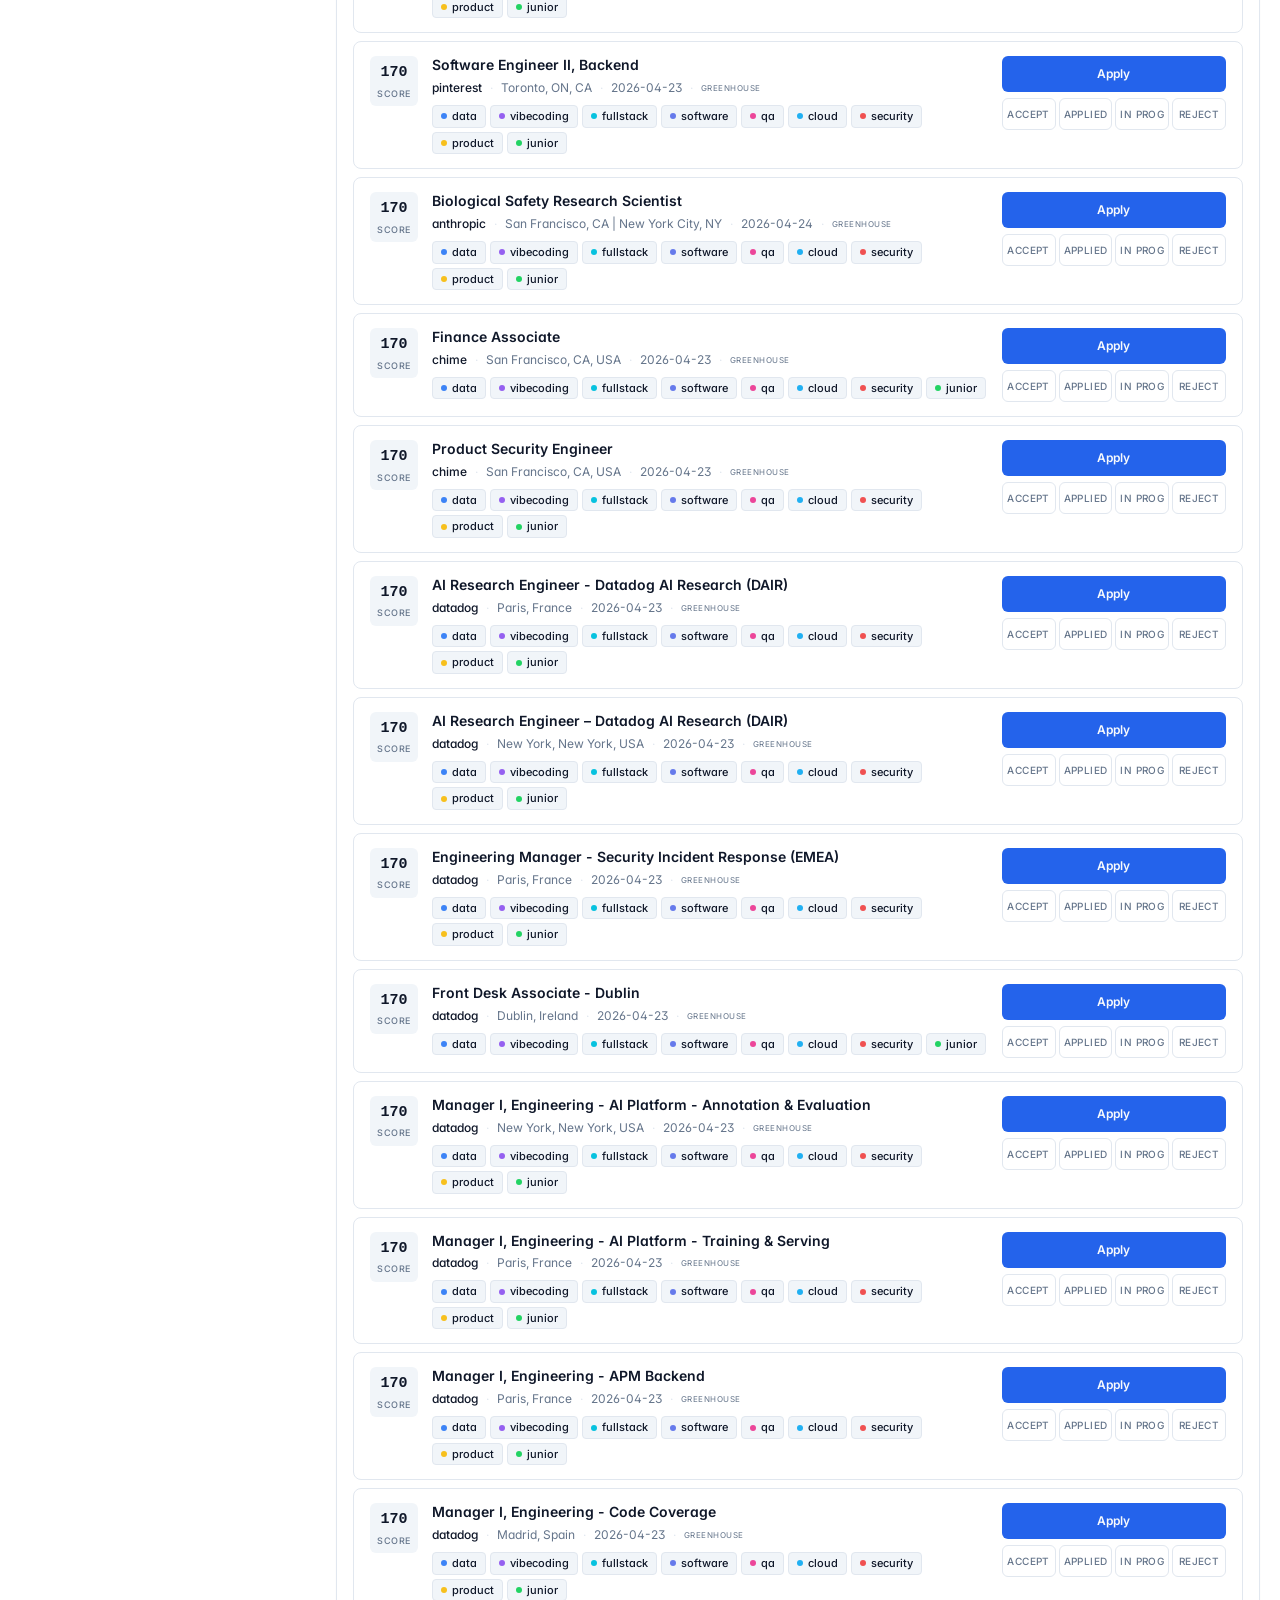
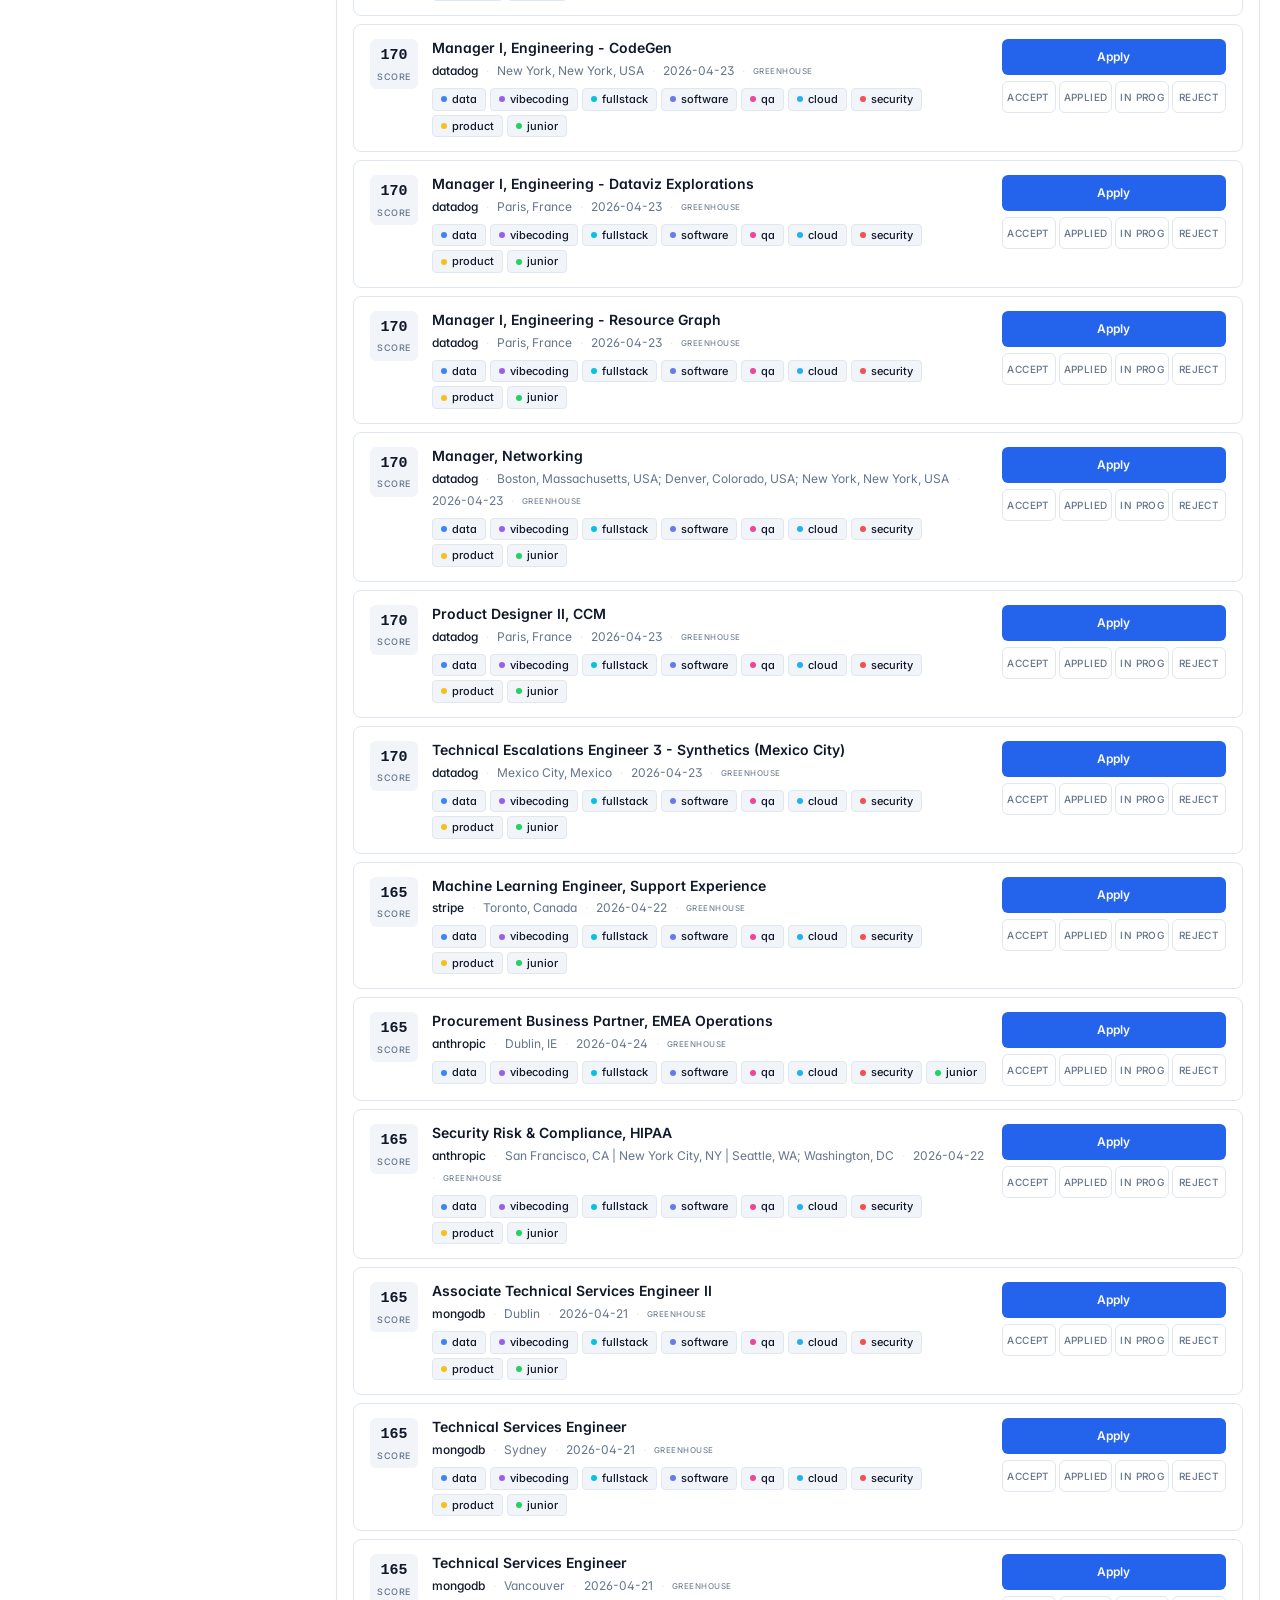
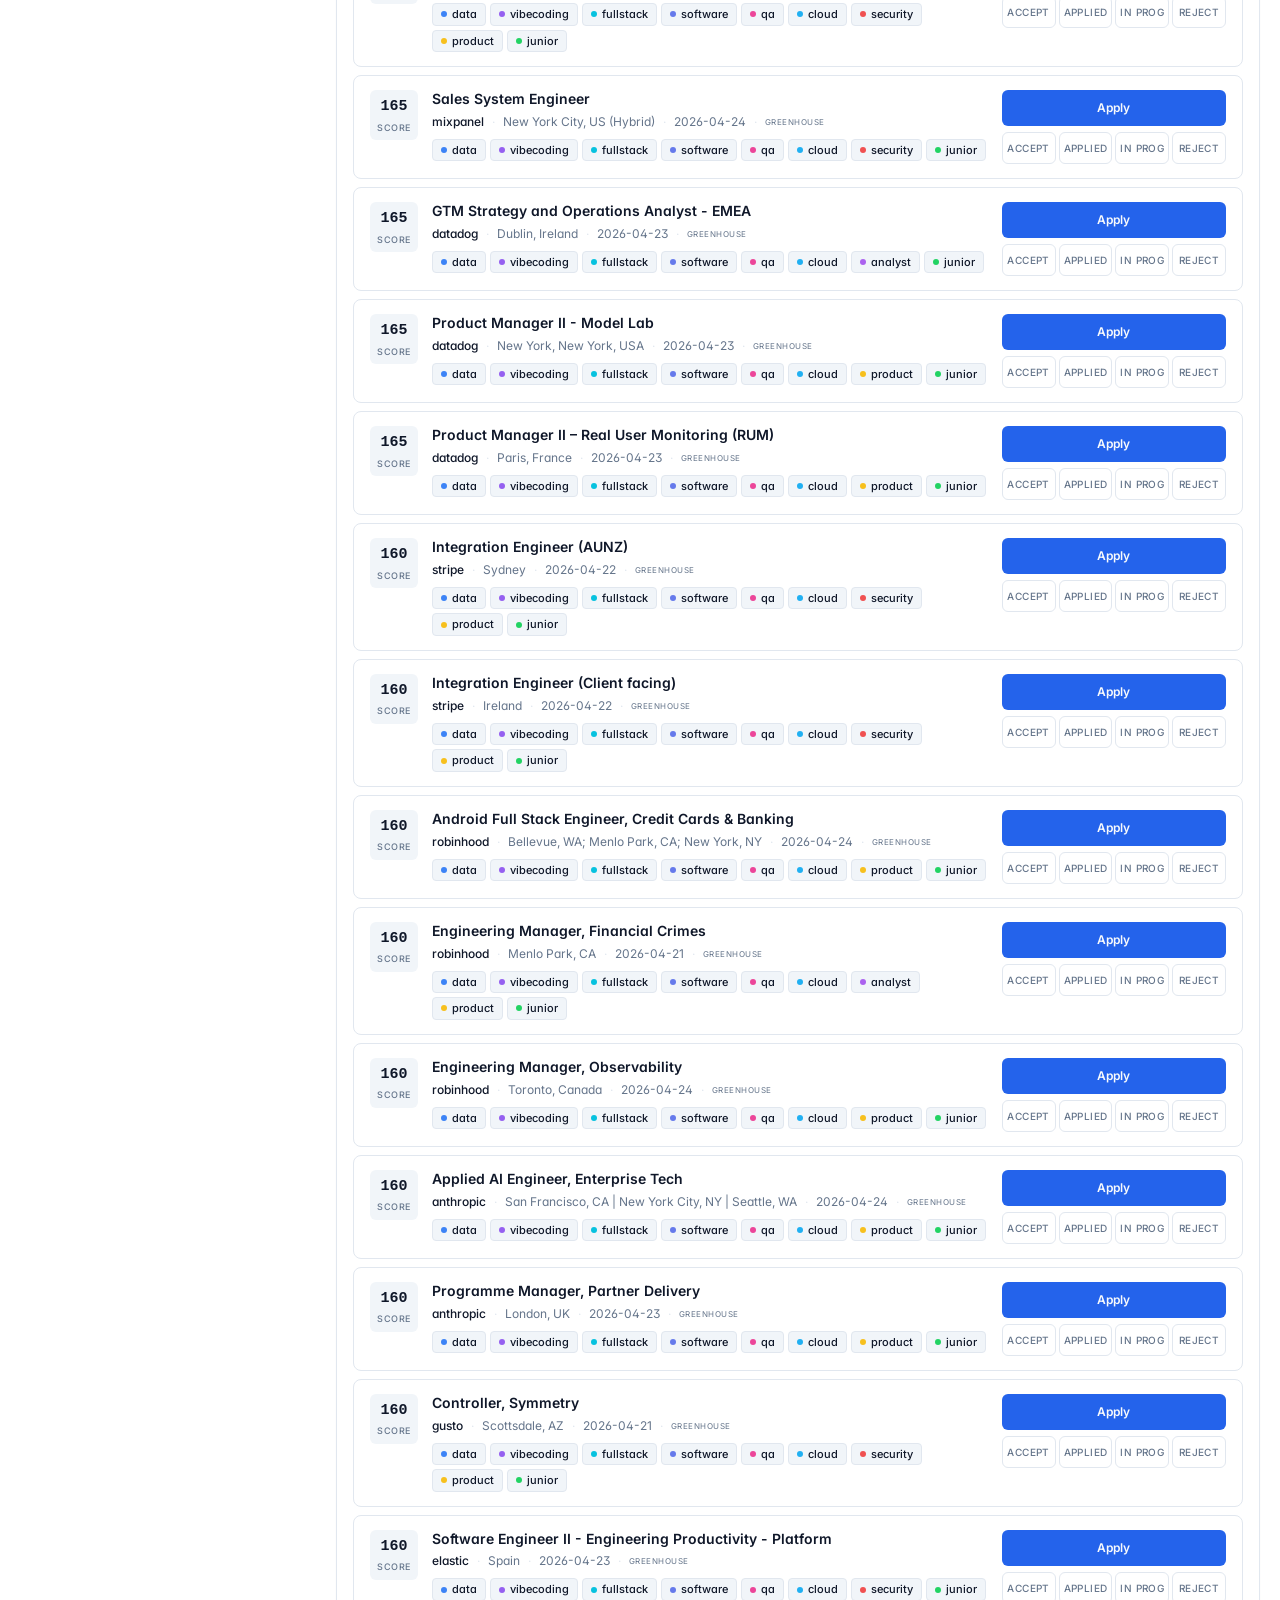
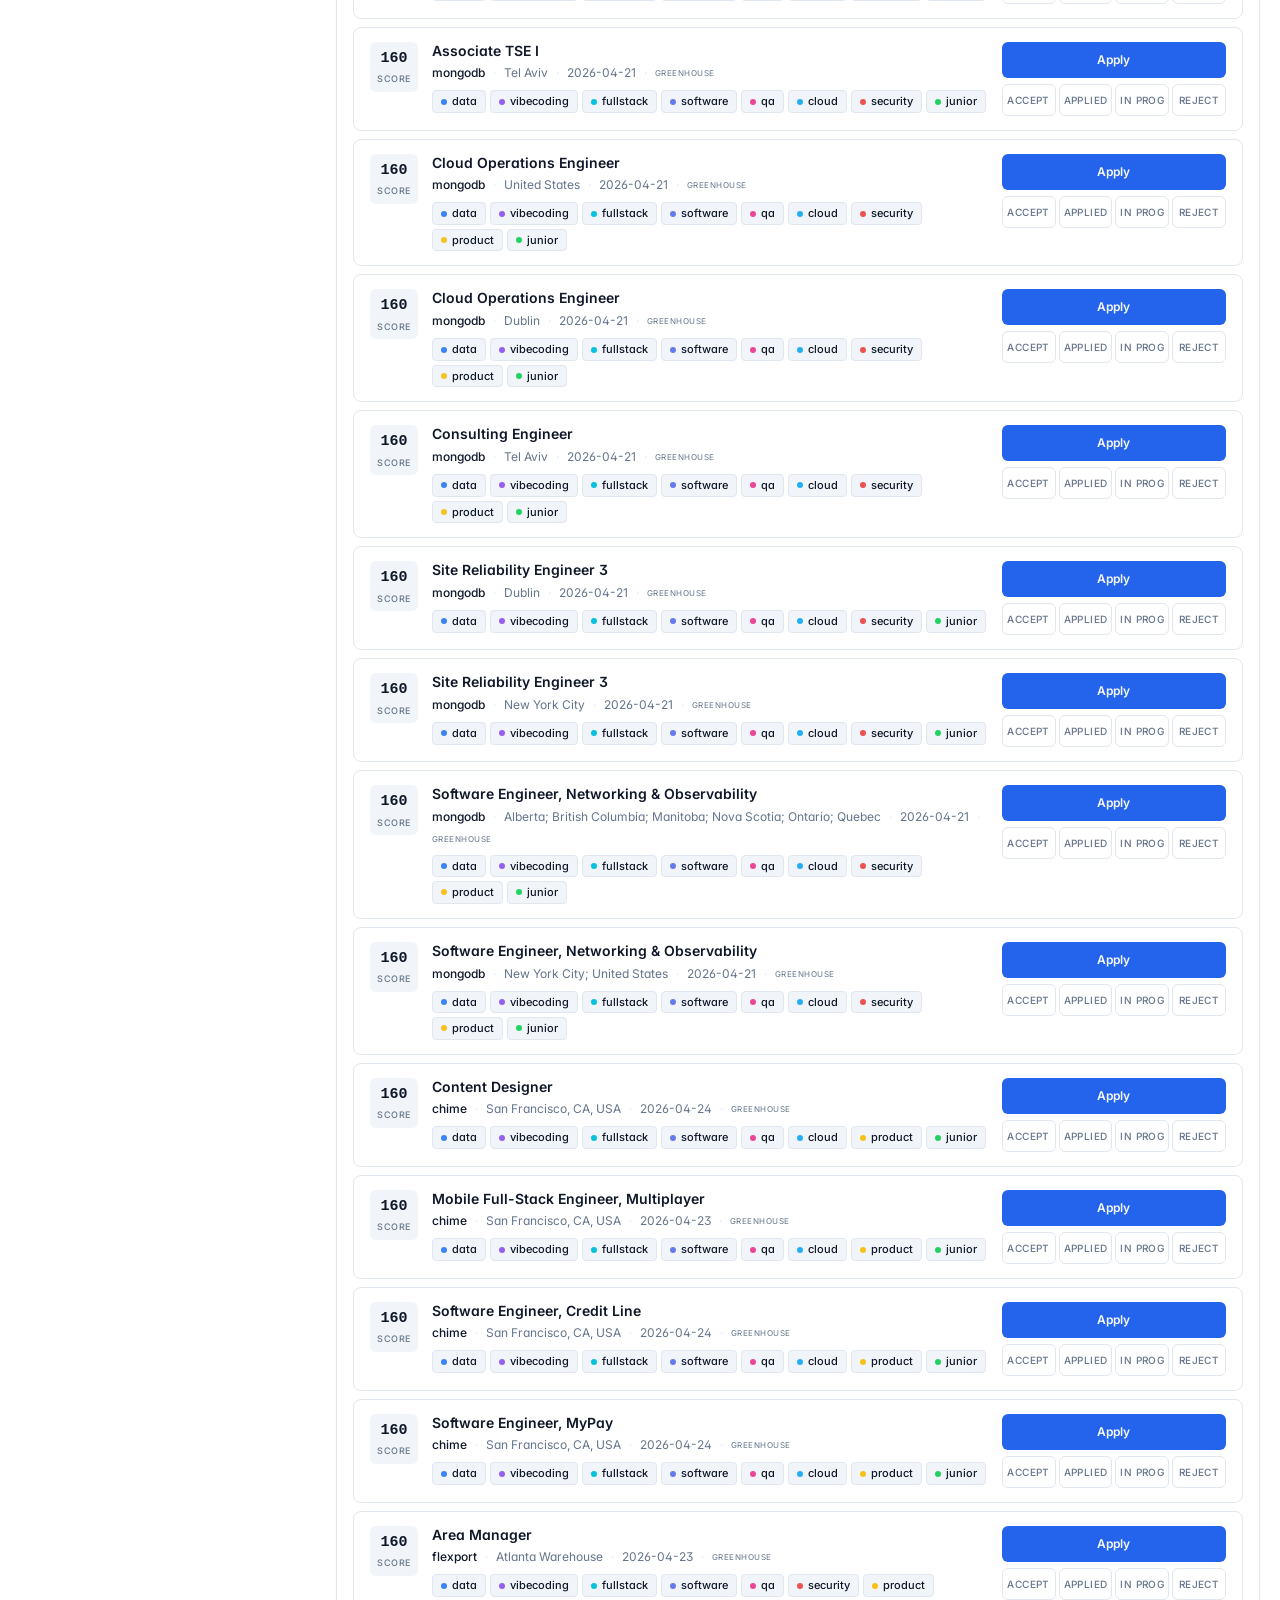
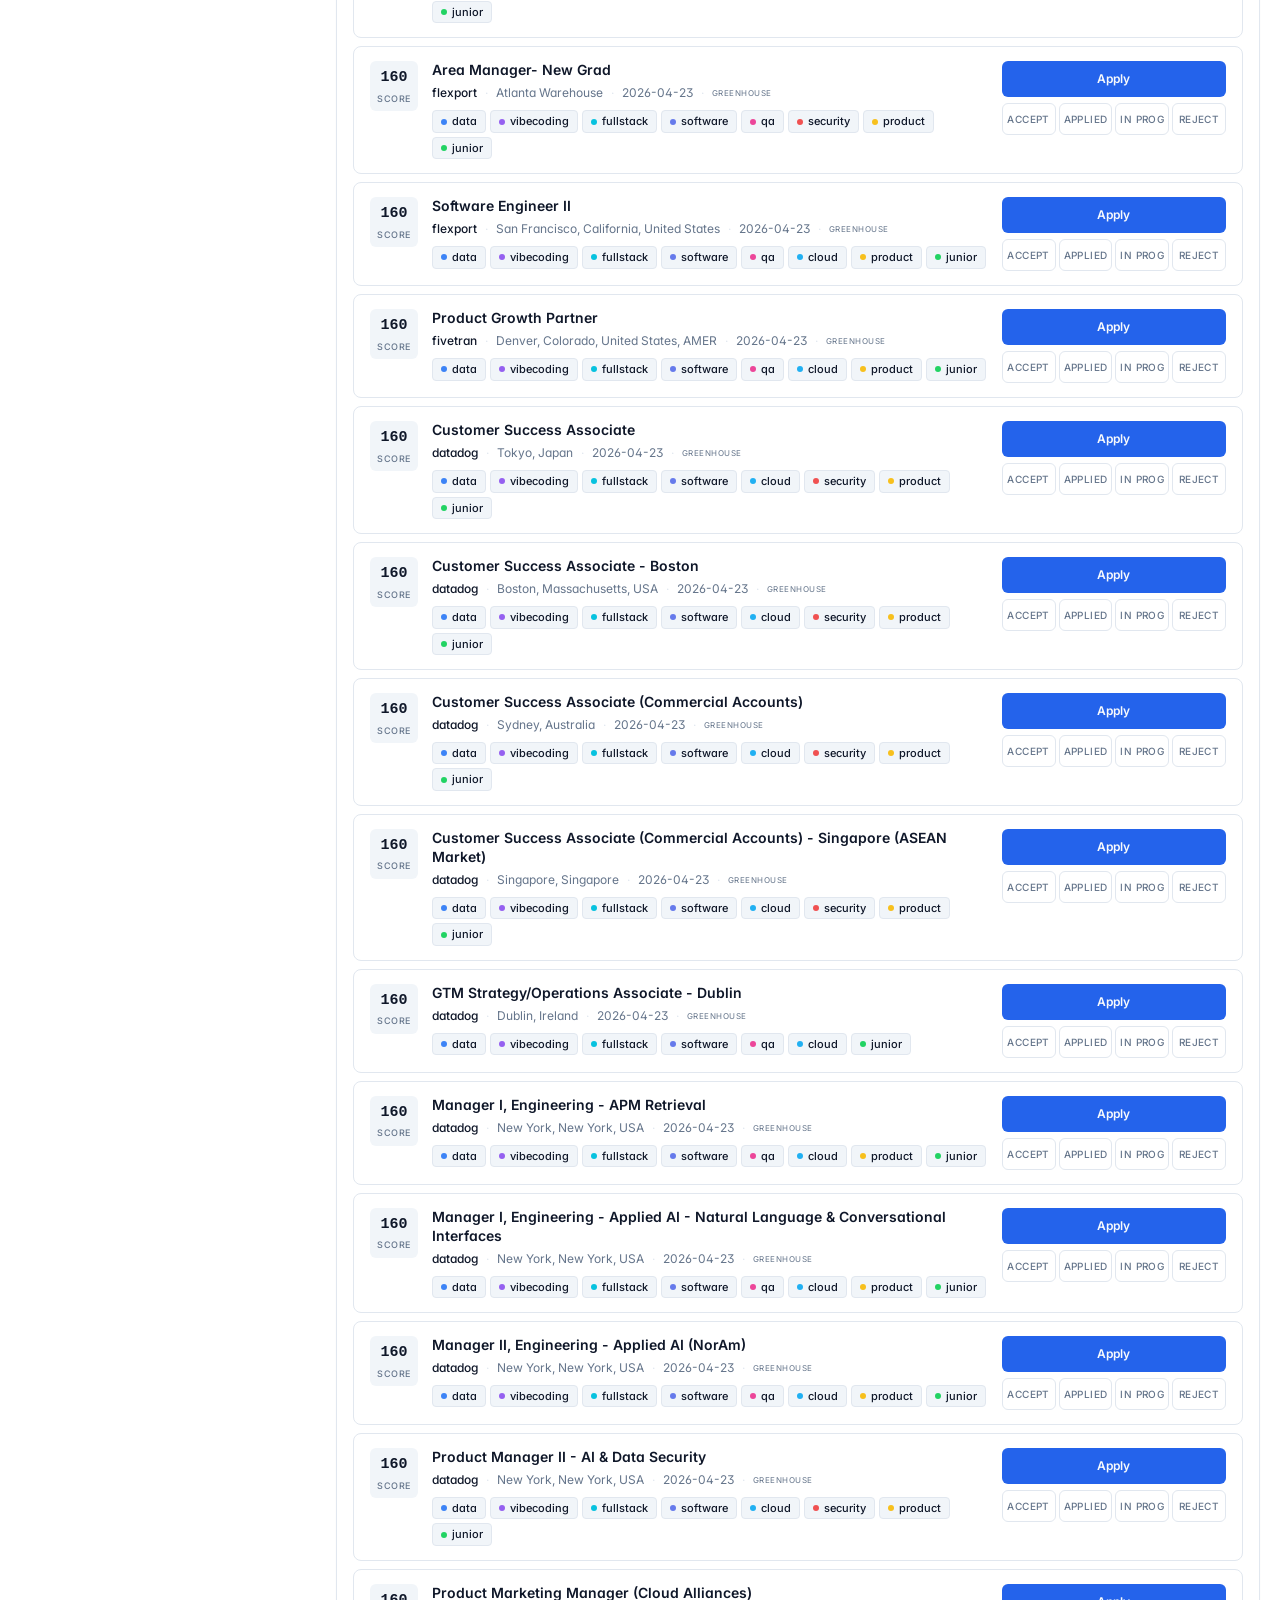
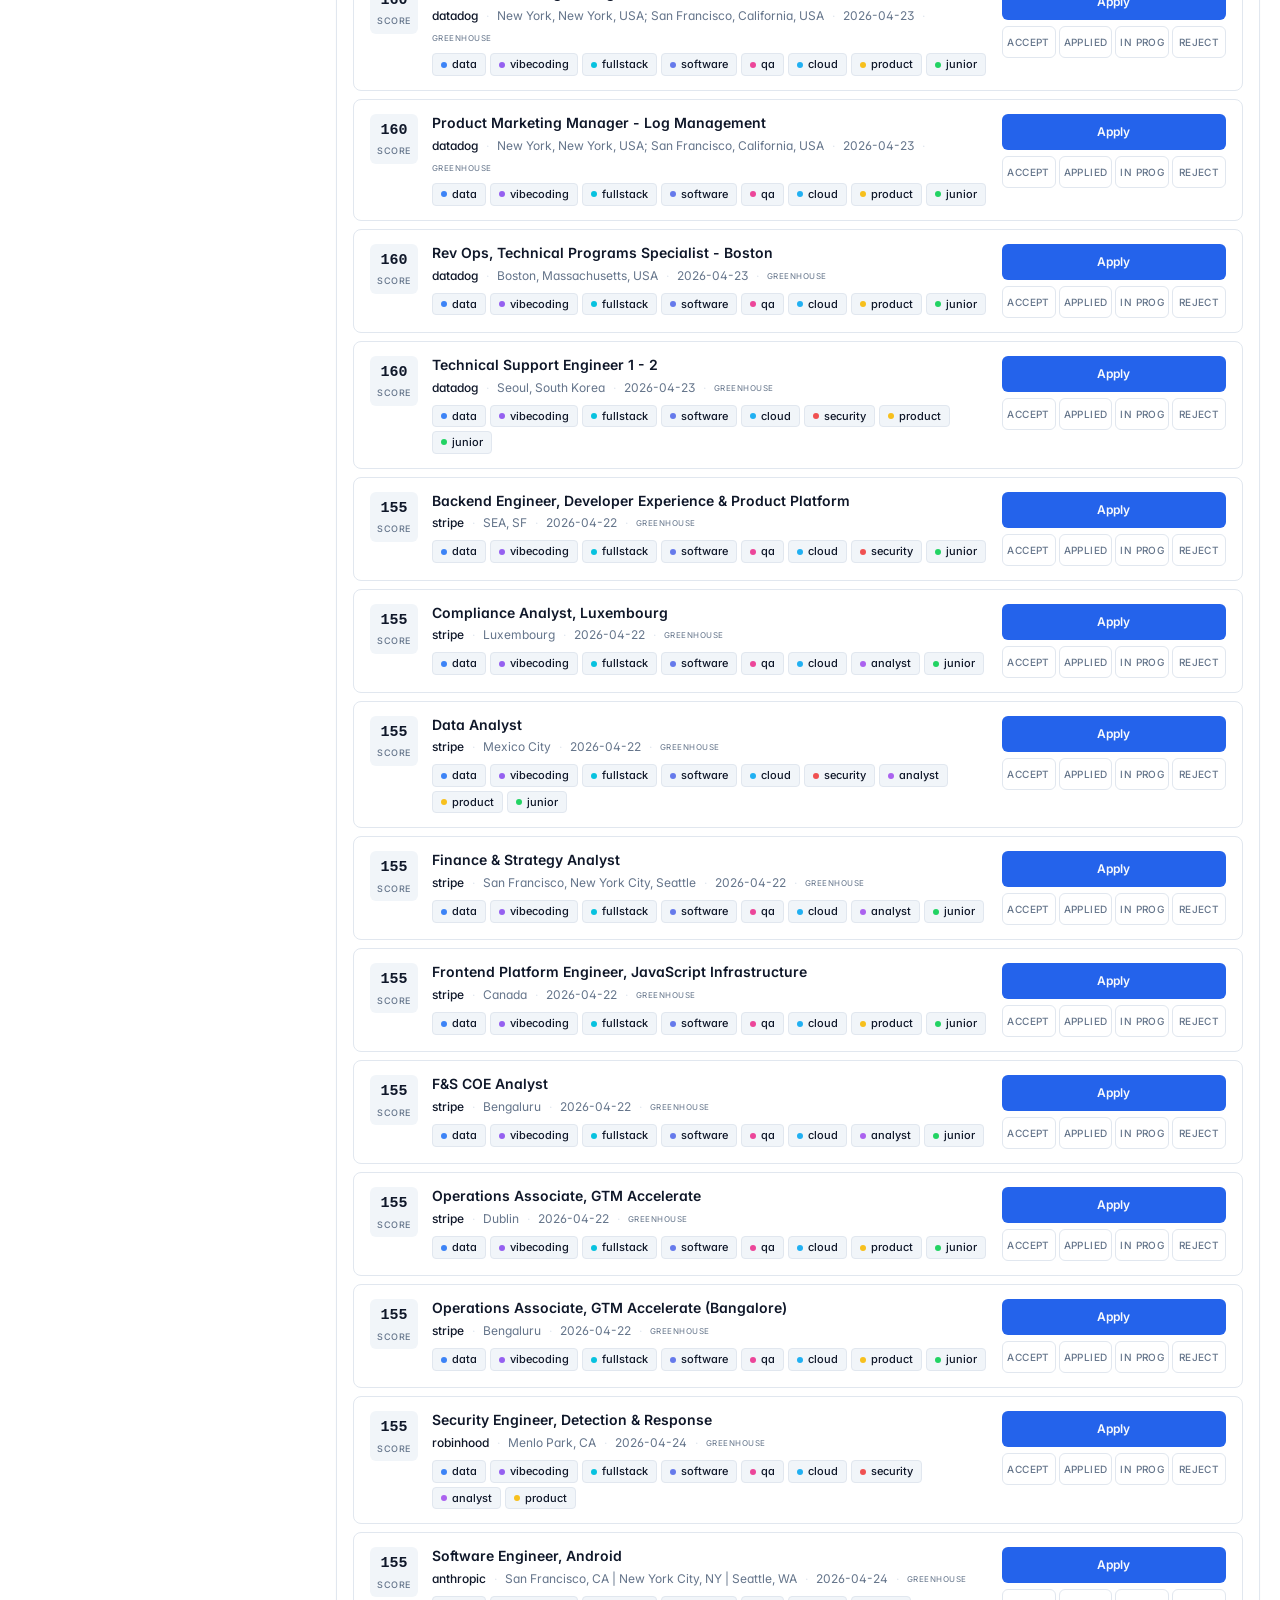
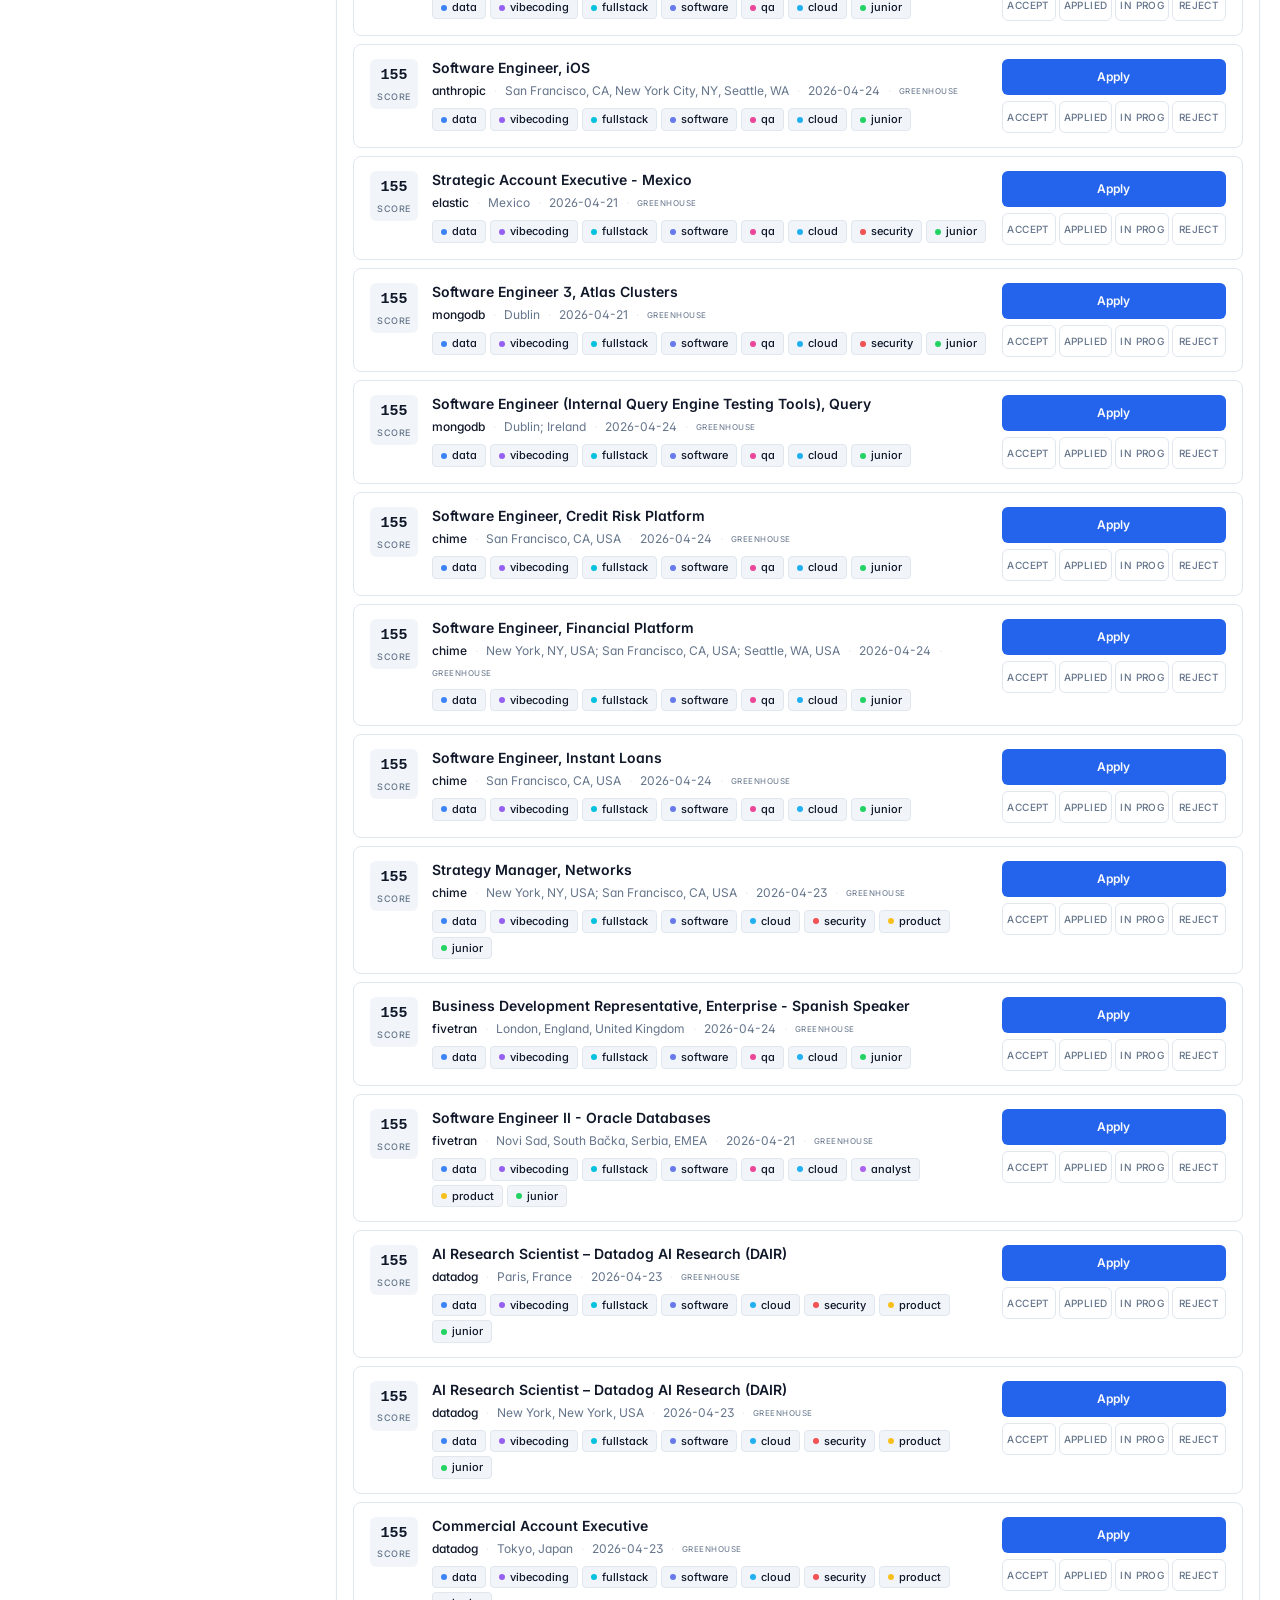
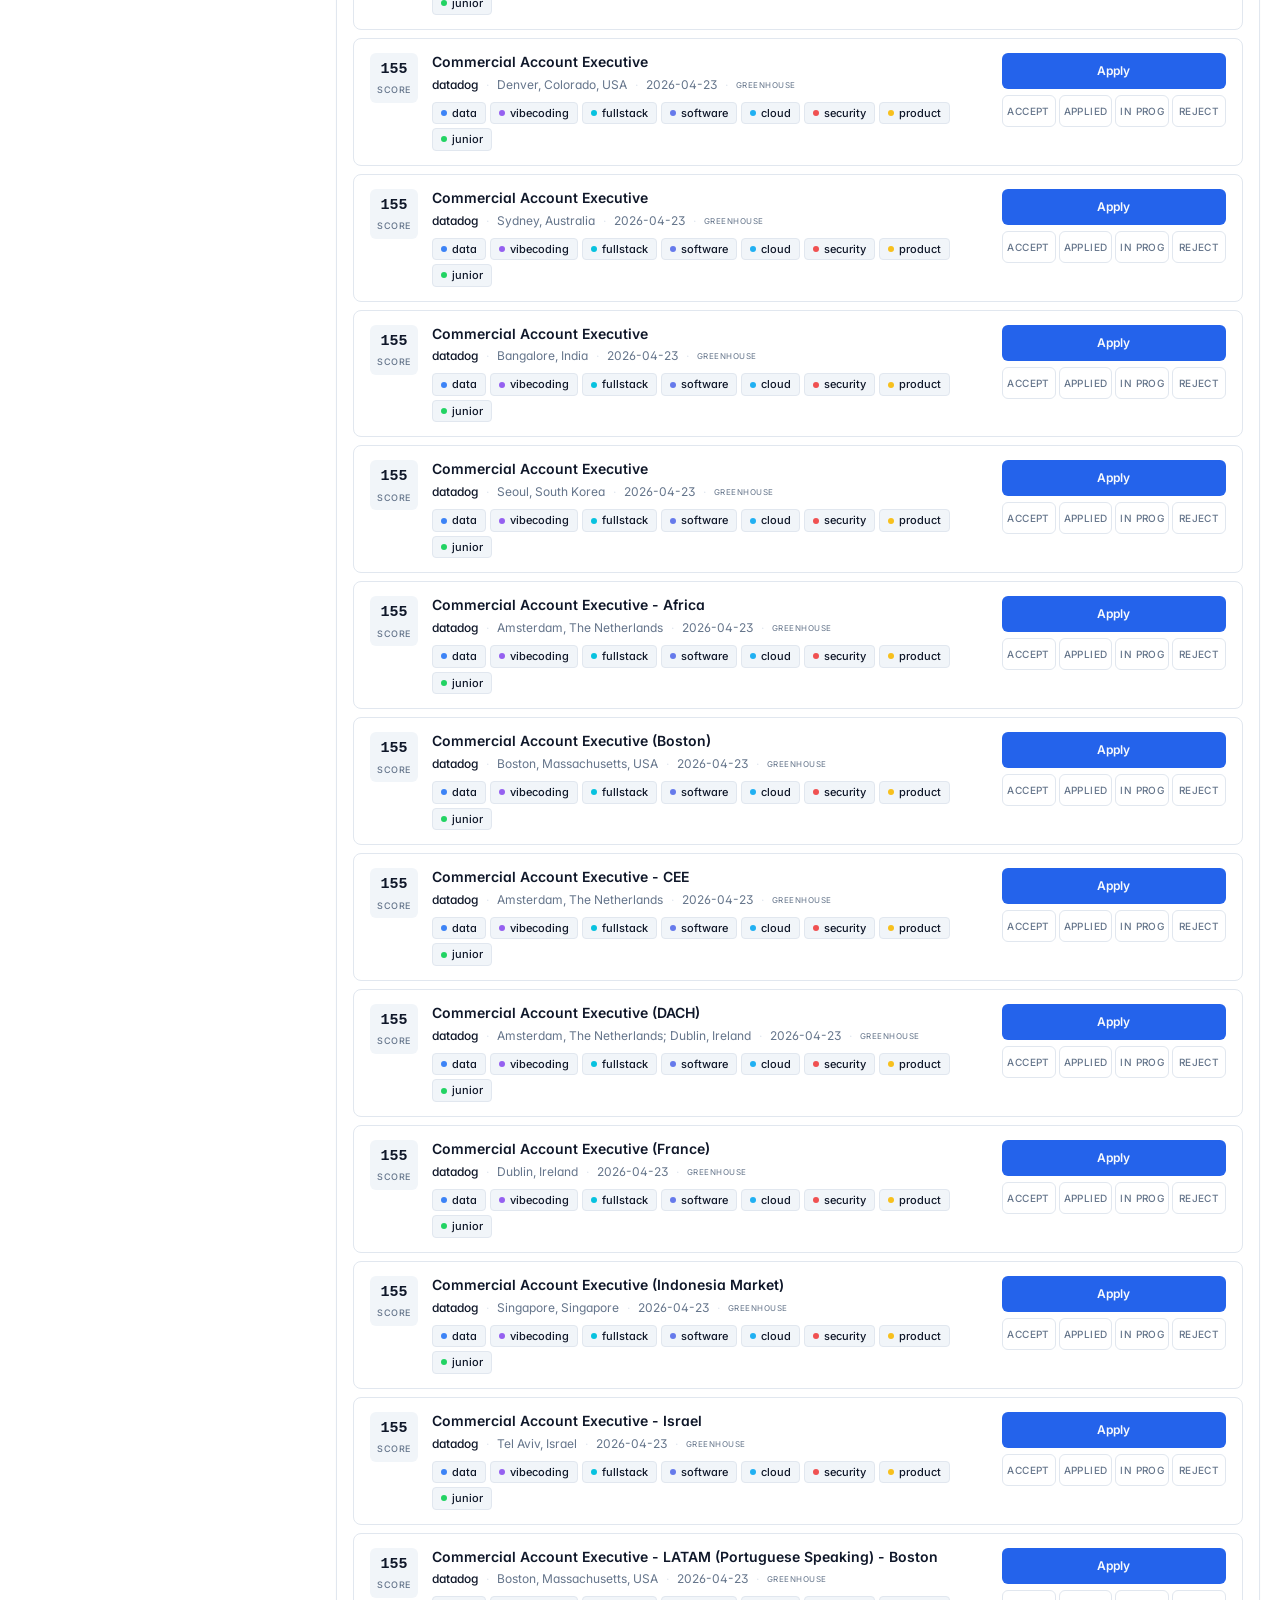
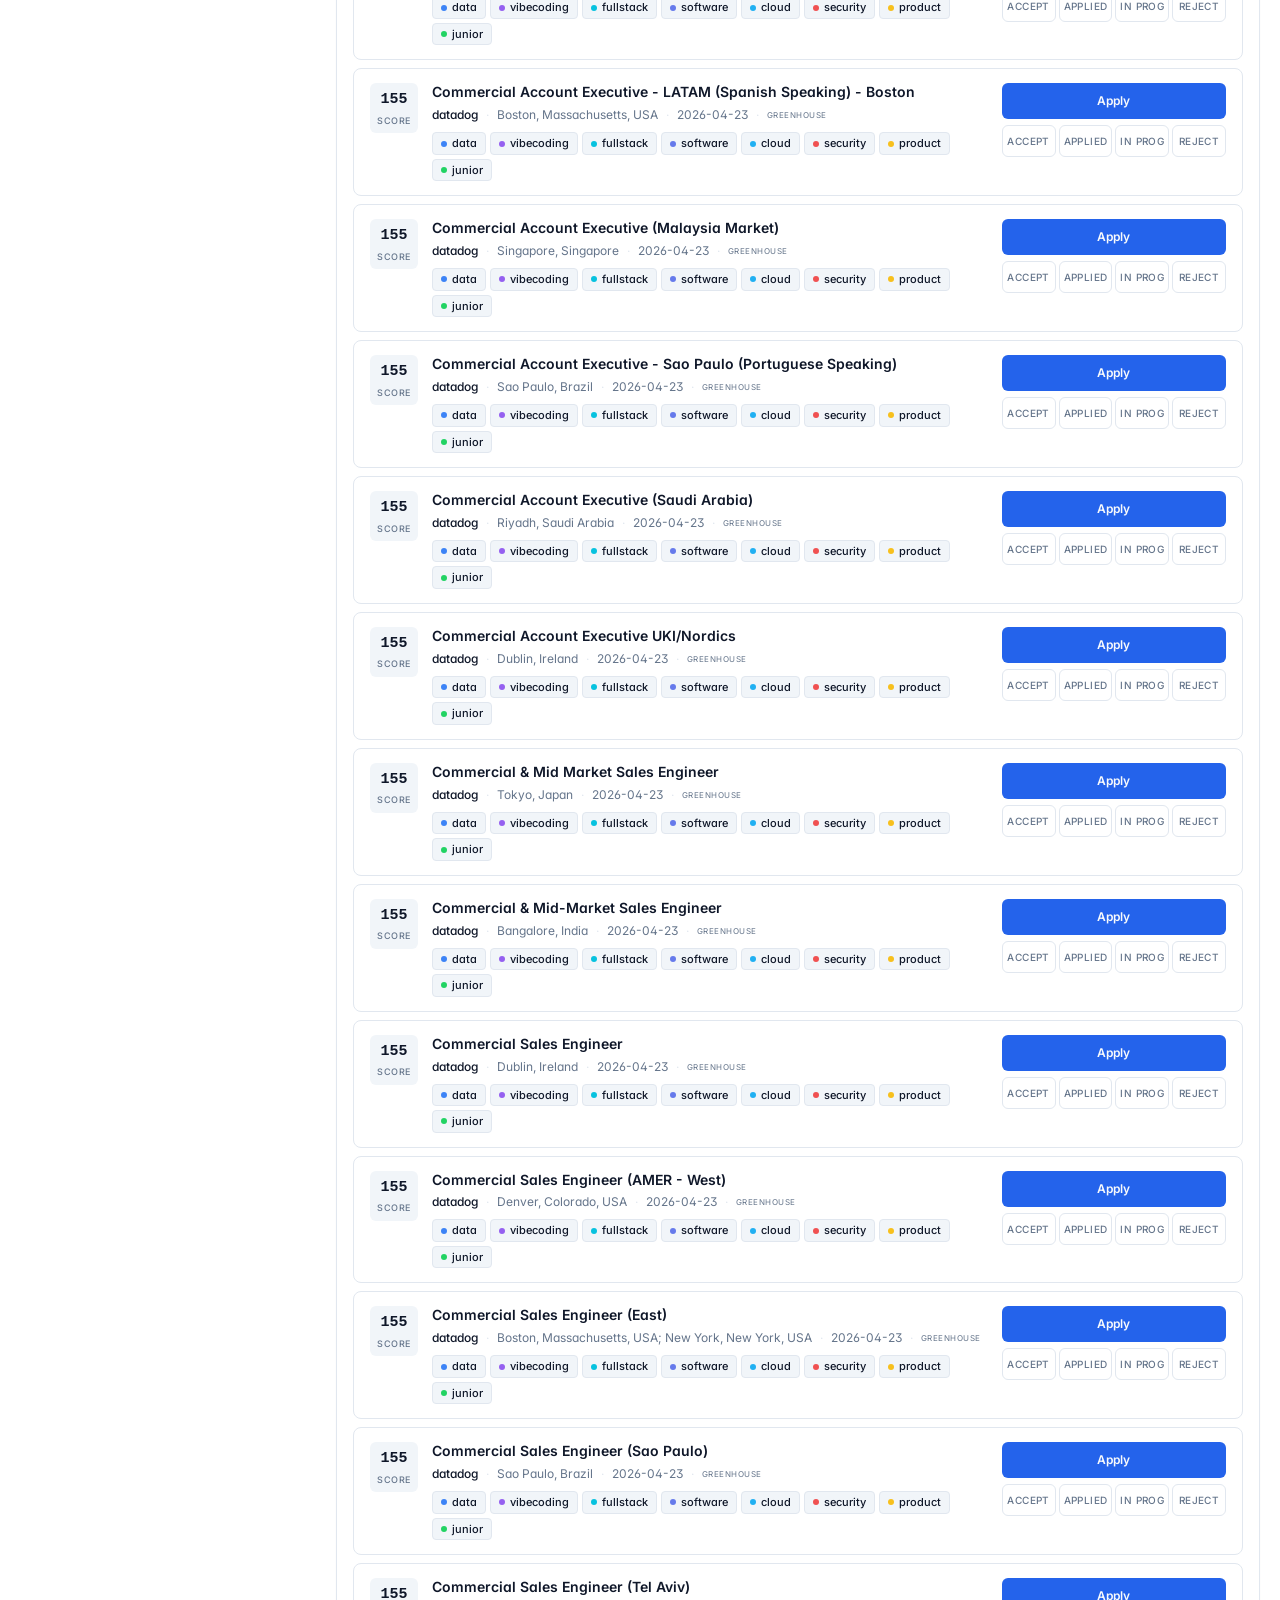
==== commit e38937eb: "feat(dashboard): client-side carry-forward, drop PAT/sync The PAT-based GitHub sync added a setup ta" ====
--- a/output/index.html
+++ b/output/index.html
@@ -24,9 +24,6 @@
     </div>
 
     <div class="header-actions">
-      <div id="sync-chip" class="sync-chip" title="Sync status" aria-live="polite">
-        <span class="sync-dot"></span><span class="sync-label">Local</span>
-      </div>
       <button id="refresh-btn" class="icon-btn" title="Reload latest data" aria-label="Refresh">
         <svg viewBox="0 0 24 24" fill="none" stroke="currentColor" stroke-width="2" stroke-linecap="round" stroke-linejoin="round"><path d="M3 12a9 9 0 0 1 15-6.7L21 8"/><path d="M21 3v5h-5"/><path d="M21 12a9 9 0 0 1-15 6.7L3 16"/><path d="M3 21v-5h5"/></svg>
       </button>
@@ -128,39 +125,28 @@
       </div>
       <div class="modal-body">
         <section class="settings-section">
-          <div class="settings-section-head">
-            <h3>Cross-device sync</h3>
-            <span id="pat-status" class="chip chip-muted">Not connected</span>
-          </div>
+          <h3>Carry-forward</h3>
           <p class="settings-help">
-            Without sync, Accepted / Applied / In Progress / Reject marks
-            stay in this browser's local storage only. To sync across
-            devices, paste a GitHub Personal Access Token with
-            <code>public_repo</code> scope below — the app will push a
-            <code>status.json</code> file to your repo on every mark and
-            read it on every load.
+            When you view <strong>today</strong>, jobs from prior days
+            that you haven't marked <em>Applied</em> or <em>Rejected</em>
+            roll forward onto today's list. So 250 fresh + 200 leftover
+            from yesterday = 450 to work through. Looking back at any
+            older day shows only that day's original batch.
           </p>
           <div class="form-row">
-            <label for="pat-input" class="sr-only">GitHub PAT</label>
-            <input id="pat-input" type="password" placeholder="ghp_xxxxxxxxxxxxxxxxxxxxxxxxxxxxxxxxxxxx" autocomplete="off" spellcheck="false" />
-            <button id="pat-save" class="btn btn-primary">Save</button>
-            <button id="pat-clear" class="btn btn-ghost">Clear</button>
+            <label class="toggle-row">
+              <input id="carry-toggle" type="checkbox" checked />
+              <span>Show carryover from prior days on today's view</span>
+            </label>
           </div>
-          <p class="settings-help settings-help-small">
-            Need a token? <a id="pat-link" href="https://github.com/settings/tokens/new?description=Job%20Hunter%20Dashboard&scopes=public_repo" target="_blank" rel="noopener">Create one on GitHub</a>
-            (the pre-filled scope is <code>public_repo</code>). The token
-            is stored only in this browser's local storage and is sent
-            directly to <code>api.github.com</code>; nothing goes to any
-            other server.
-          </p>
         </section>
 
         <section class="settings-section">
           <h3>Scrape</h3>
           <p class="settings-help">
             The daily workflow runs every morning at 06:00 UTC. Hit
-            "Run new scrape" to trigger an immediate rebuild — this
-            opens the Actions page where you click "Run workflow".
+            <em>Run new scrape</em> to trigger an immediate rebuild —
+            this opens GitHub Actions where you click "Run workflow".
           </p>
           <div class="form-row">
             <a id="rerun-link" class="btn btn-ghost" href="#" target="_blank" rel="noopener">Run new scrape</a>
@@ -169,11 +155,21 @@
         </section>
 
         <section class="settings-section">
-          <h3>Data</h3>
+          <h3>Your marks</h3>
+          <p class="settings-help">
+            Accept / Applied / In Progress / Reject marks live in
+            <strong>this browser</strong>. Clear browser data and they're
+            gone. To move them between devices, use Export / Import.
+          </p>
           <div class="form-row">
-            <button id="purge-local" class="btn btn-ghost">Clear local marks</button>
-            <span class="settings-meta">Removes this browser's cache. Sync with GitHub on reload if connected.</span>
+            <button id="export-marks" class="btn btn-ghost">Export marks</button>
+            <button id="import-marks" class="btn btn-ghost">Import marks</button>
+            <button id="purge-local" class="btn btn-ghost btn-danger">Clear all marks</button>
+            <input id="import-file" type="file" accept=".json,application/json" hidden />
           </div>
+          <p class="settings-help settings-help-small">
+            <span id="marks-count">0</span> marks in this browser.
+          </p>
         </section>
       </div>
     </div>
--- a/output/styles.css
+++ b/output/styles.css
@@ -126,39 +126,6 @@
 
 /* ───── Header actions ──────────────────────────────────────────────── */
 .header-actions { display: flex; gap: 6px; align-items: center; }
-
-/* Sync chip — small pill next to the action icons. */
-.sync-chip {
-  display: inline-flex;
-  align-items: center;
-  gap: 6px;
-  height: 28px;
-  padding: 0 10px 0 8px;
-  border: 1px solid hsl(var(--border));
-  border-radius: 999px;
-  background: hsl(var(--muted));
-  color: hsl(var(--muted-foreground));
-  font-size: 11px;
-  font-weight: 500;
-  white-space: nowrap;
-  margin-right: 2px;
-}
-.sync-chip .sync-dot {
-  width: 7px; height: 7px;
-  border-radius: 50%;
-  background: hsl(var(--muted-foreground));
-  flex-shrink: 0;
-}
-.sync-chip[data-state="syncing"] .sync-dot { background: hsl(var(--warning)); animation: pulse 1.2s ease-in-out infinite; }
-.sync-chip[data-state="synced"]  .sync-dot { background: hsl(var(--success)); }
-.sync-chip[data-state="error"]   .sync-dot { background: hsl(var(--destructive)); }
-.sync-chip[data-state="offline"] .sync-dot { background: hsl(var(--muted-foreground)); }
-@keyframes pulse { 0%,100% { opacity: 1; } 50% { opacity: .4; } }
-
-@media (max-width: 540px) {
-  .sync-chip .sync-label { display: none; }
-  .sync-chip { padding: 0 8px; }
-}
 .icon-btn, .icon-btn-sm {
   display: inline-flex;
   align-items: center;
@@ -838,6 +805,32 @@
 }
 .btn-primary:hover { filter: brightness(1.08); }
 
+.btn-danger {
+  color: hsl(var(--destructive));
+  border-color: hsl(var(--destructive) / .4);
+}
+.btn-danger:hover {
+  background: hsl(var(--destructive) / .1);
+  border-color: hsl(var(--destructive) / .6);
+}
+
+/* Toggle row — checkbox + label, used inside Settings sections. */
+.toggle-row {
+  display: inline-flex;
+  align-items: center;
+  gap: 8px;
+  font-size: 13px;
+  color: hsl(var(--foreground));
+  cursor: pointer;
+  user-select: none;
+}
+.toggle-row input[type="checkbox"] {
+  width: 16px;
+  height: 16px;
+  accent-color: hsl(var(--primary));
+  cursor: pointer;
+}
+
 .chip {
   display: inline-flex;
   align-items: center;
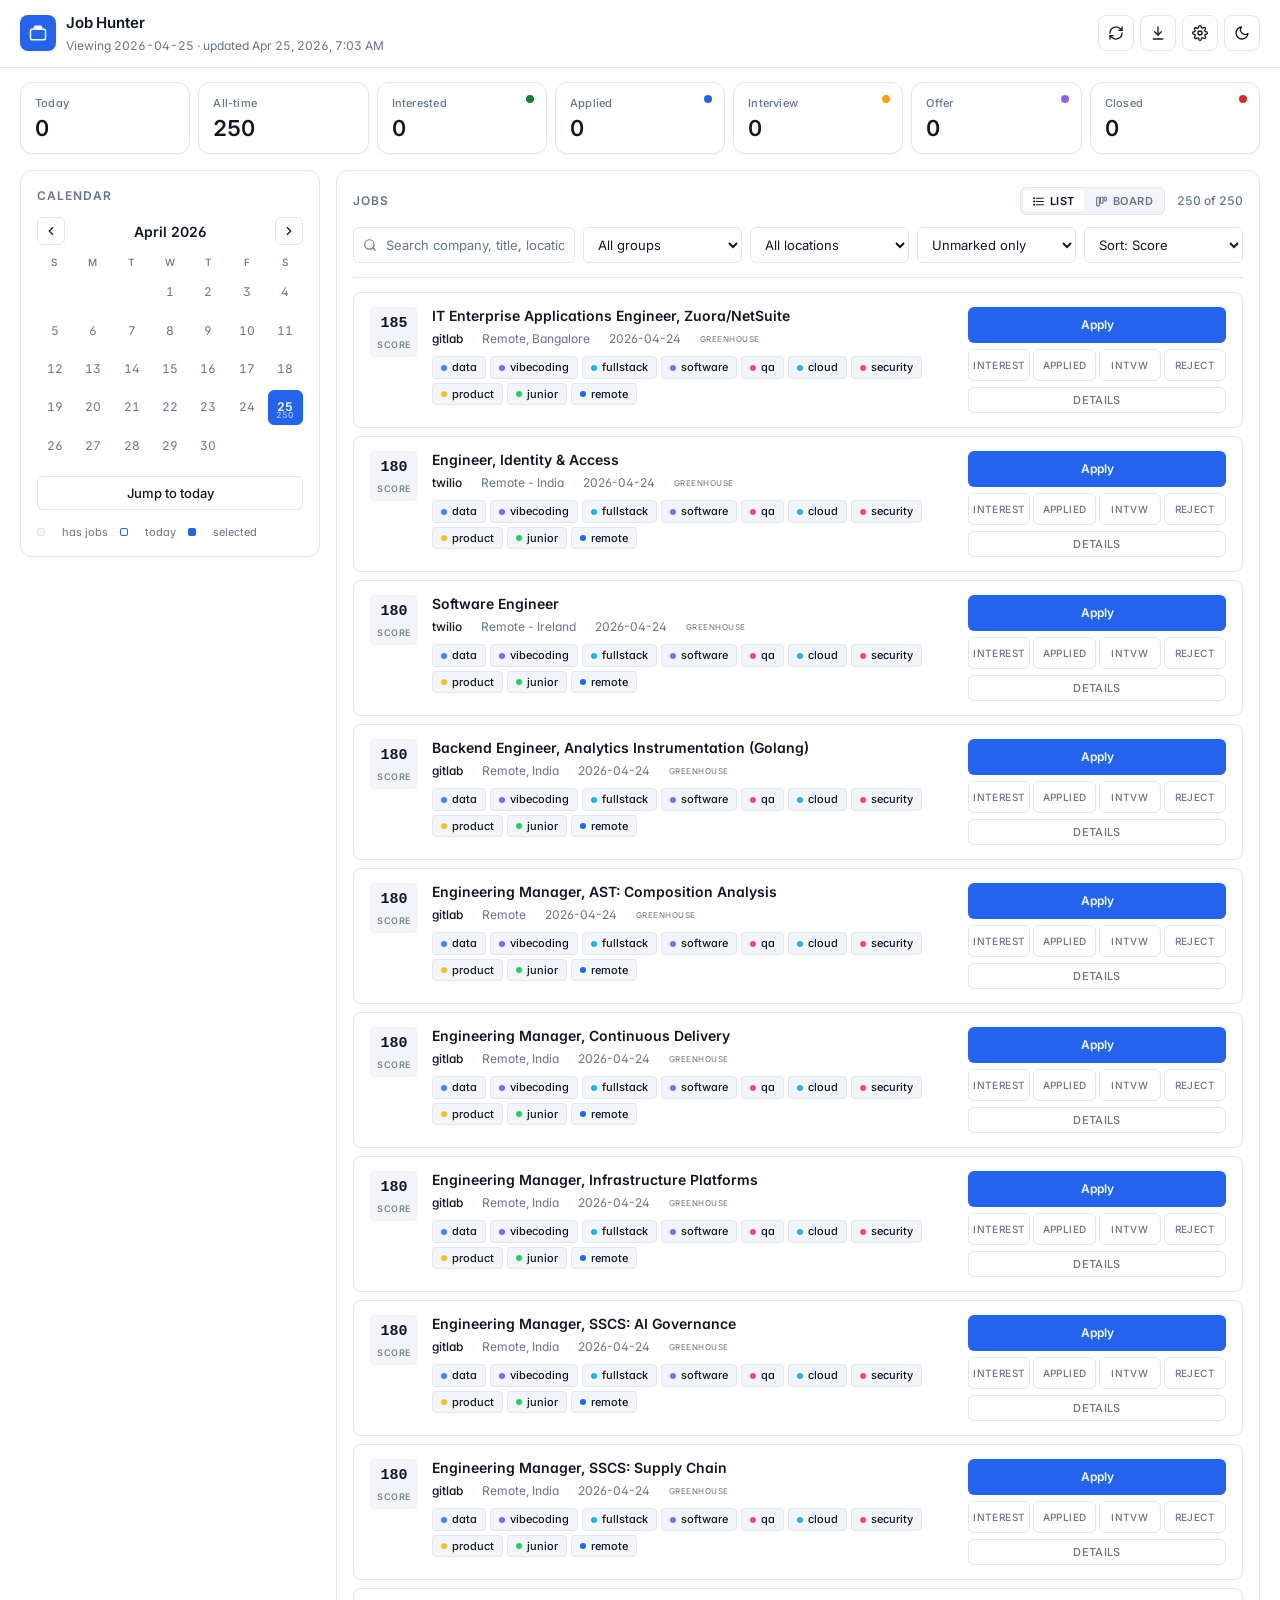
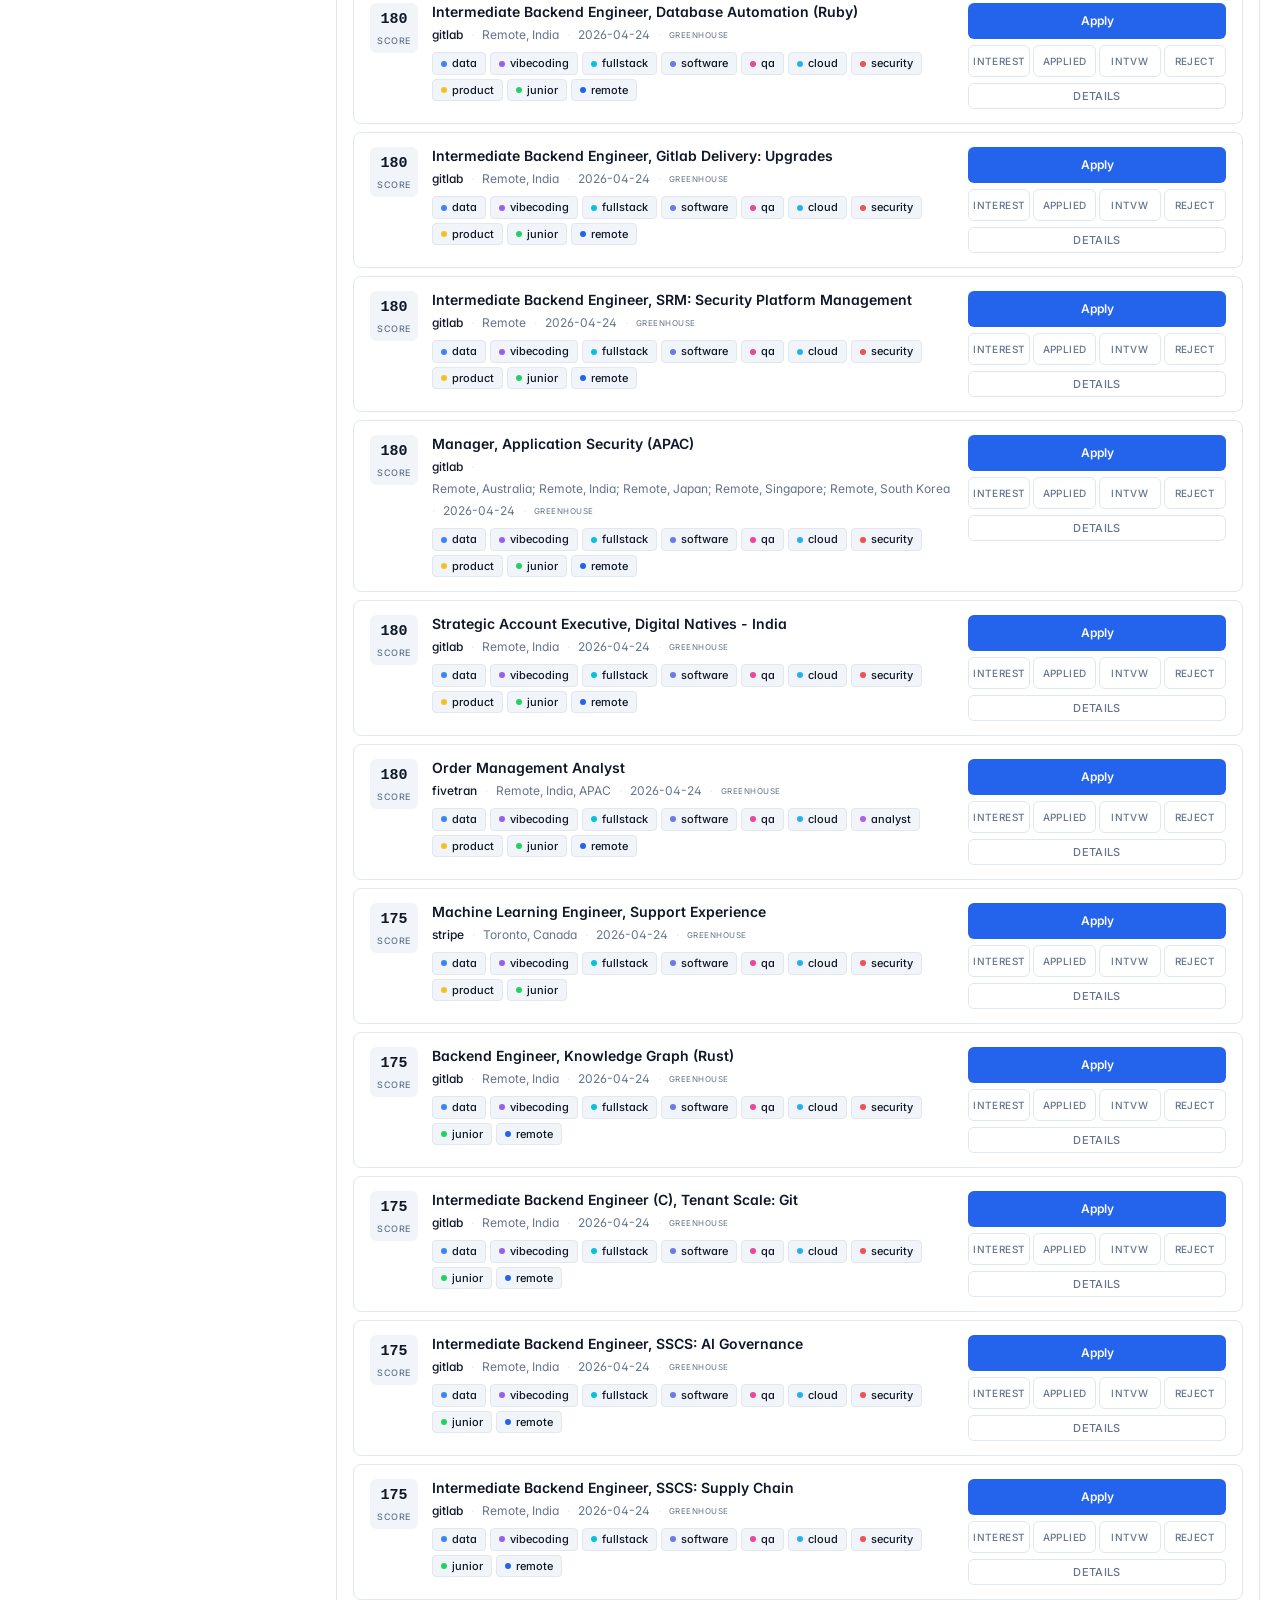
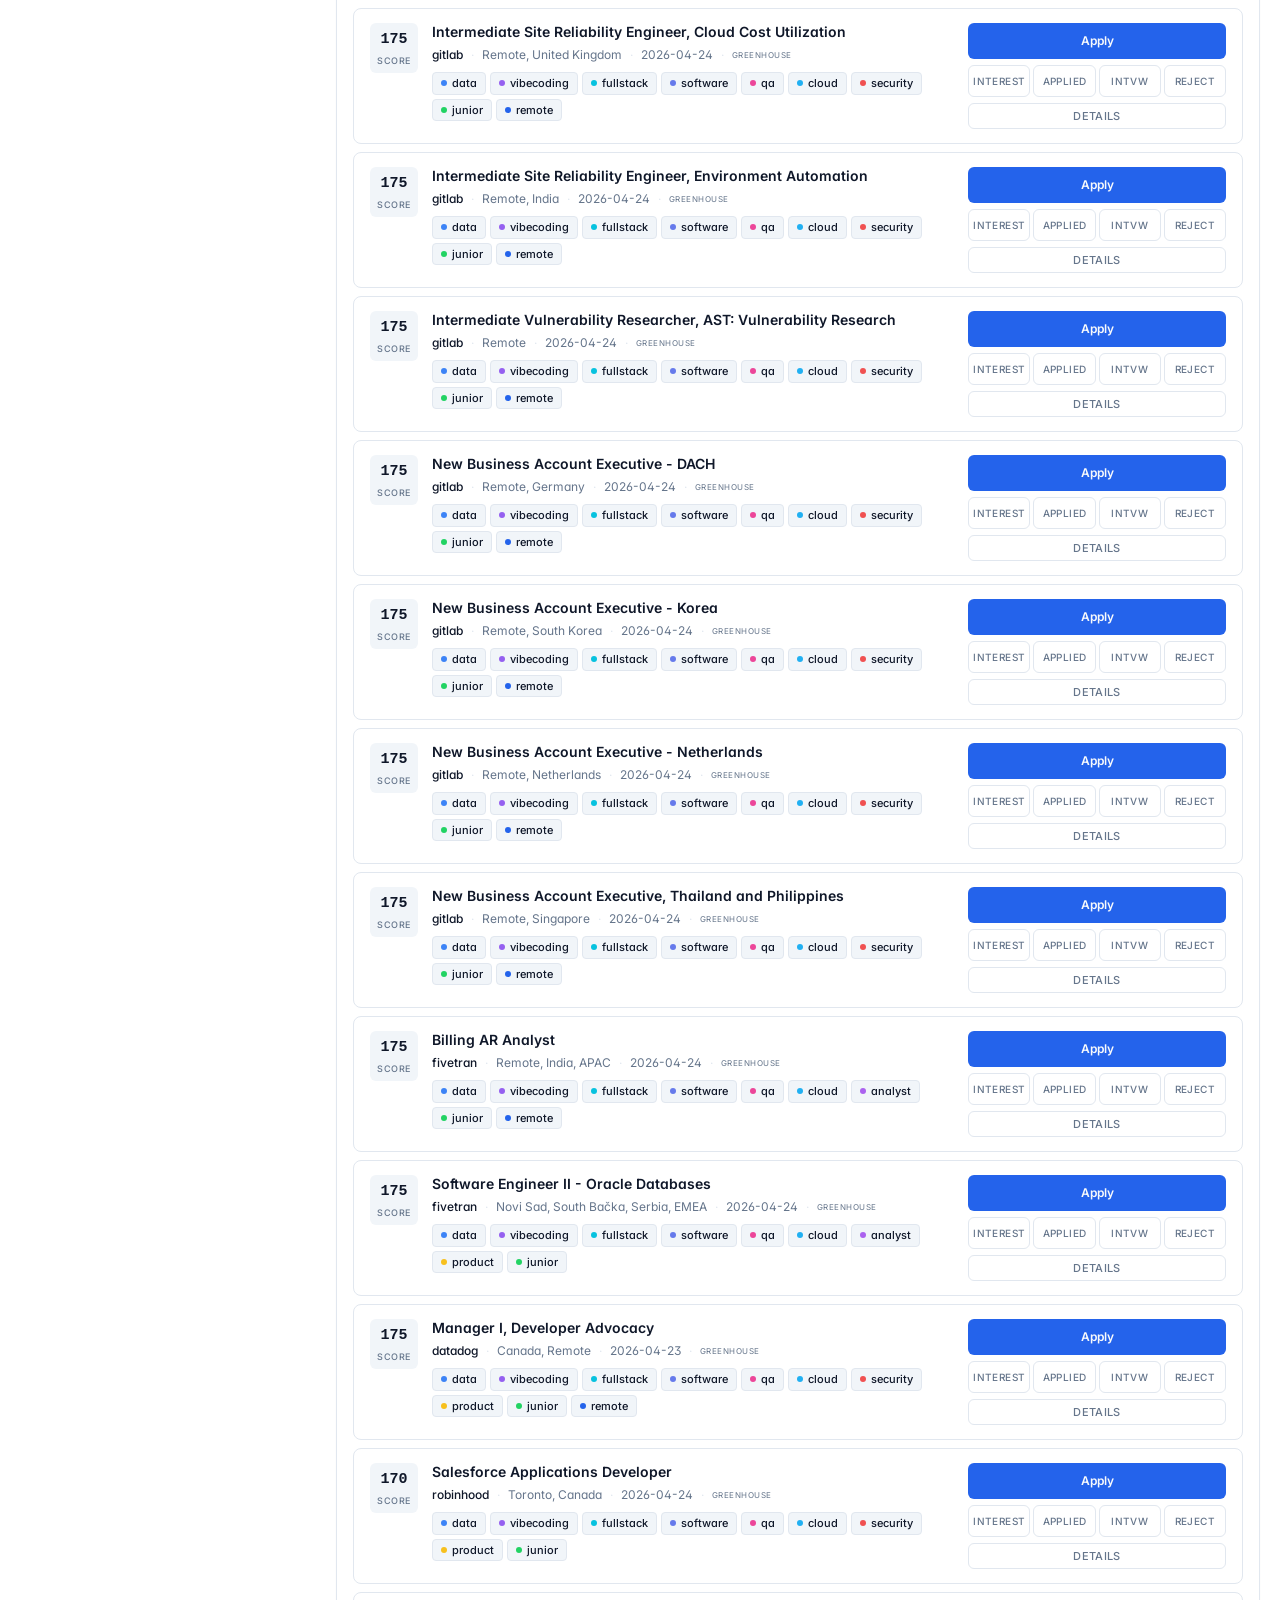
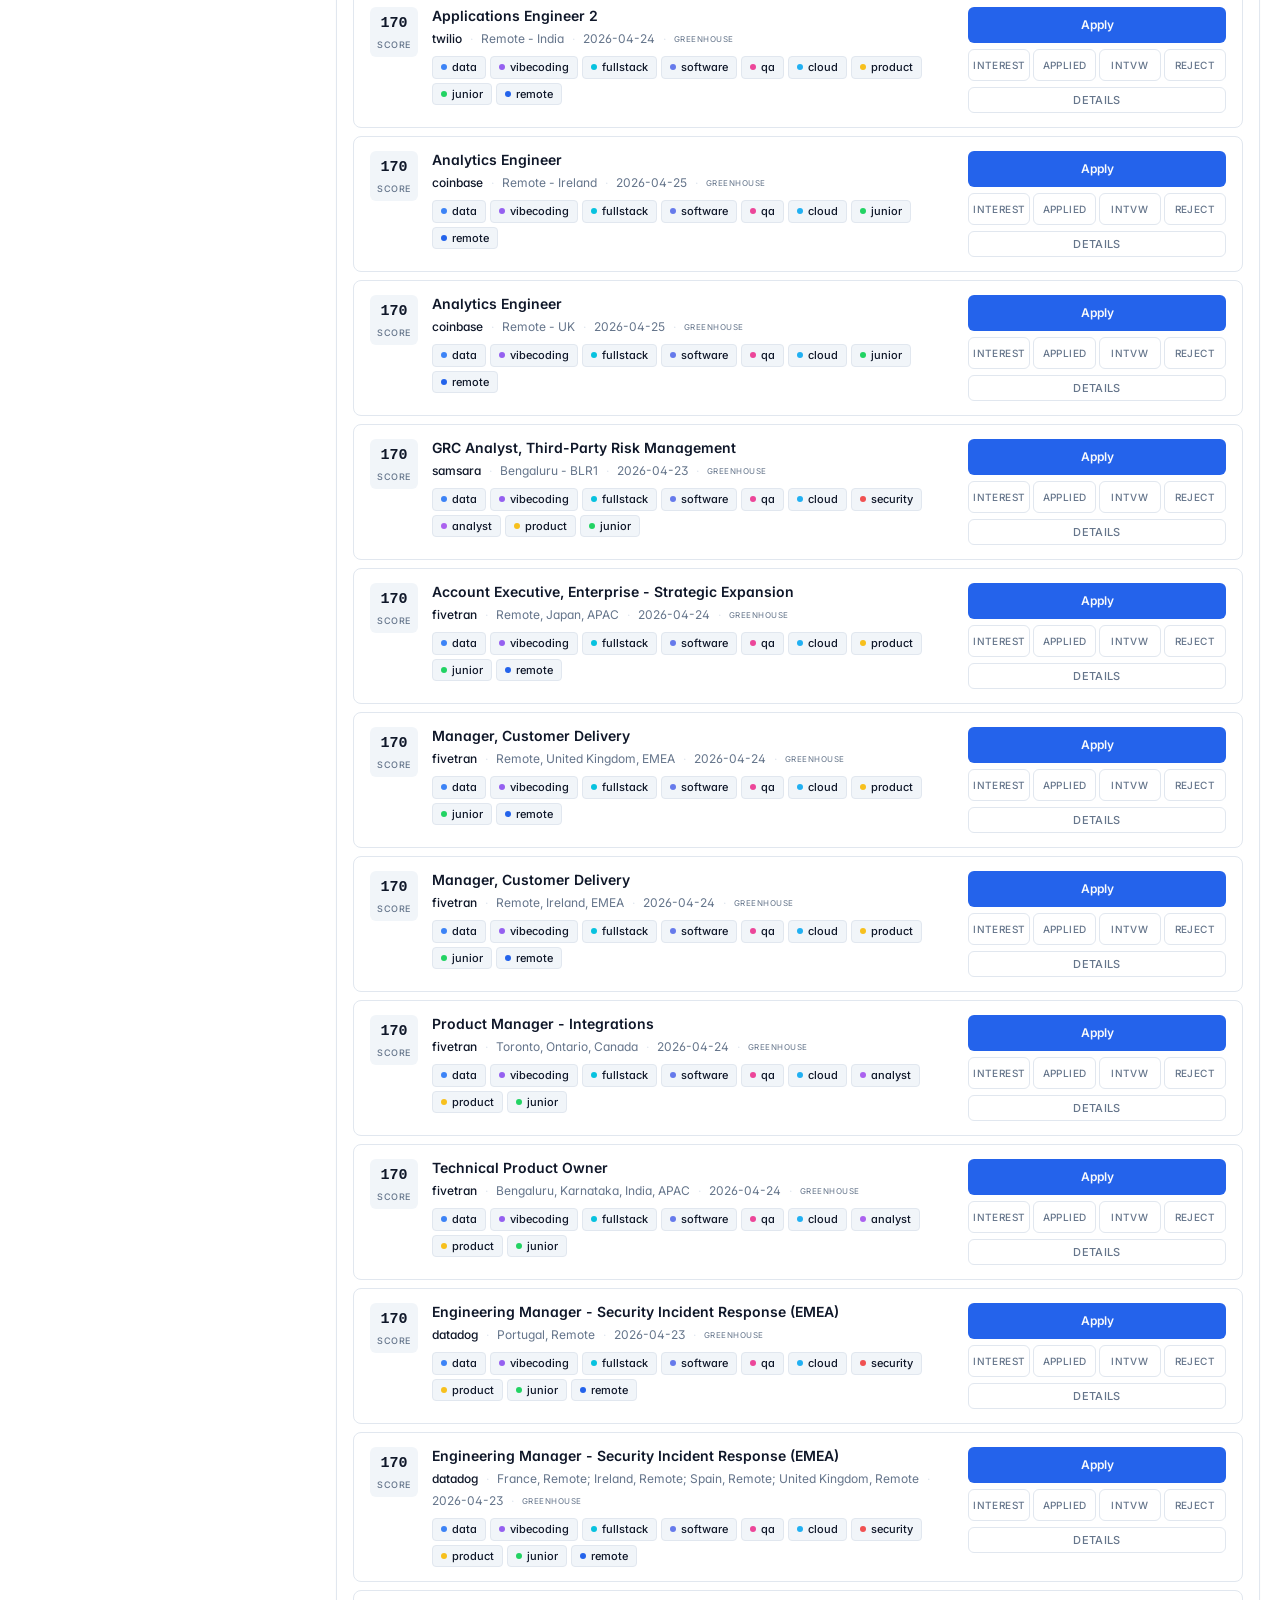
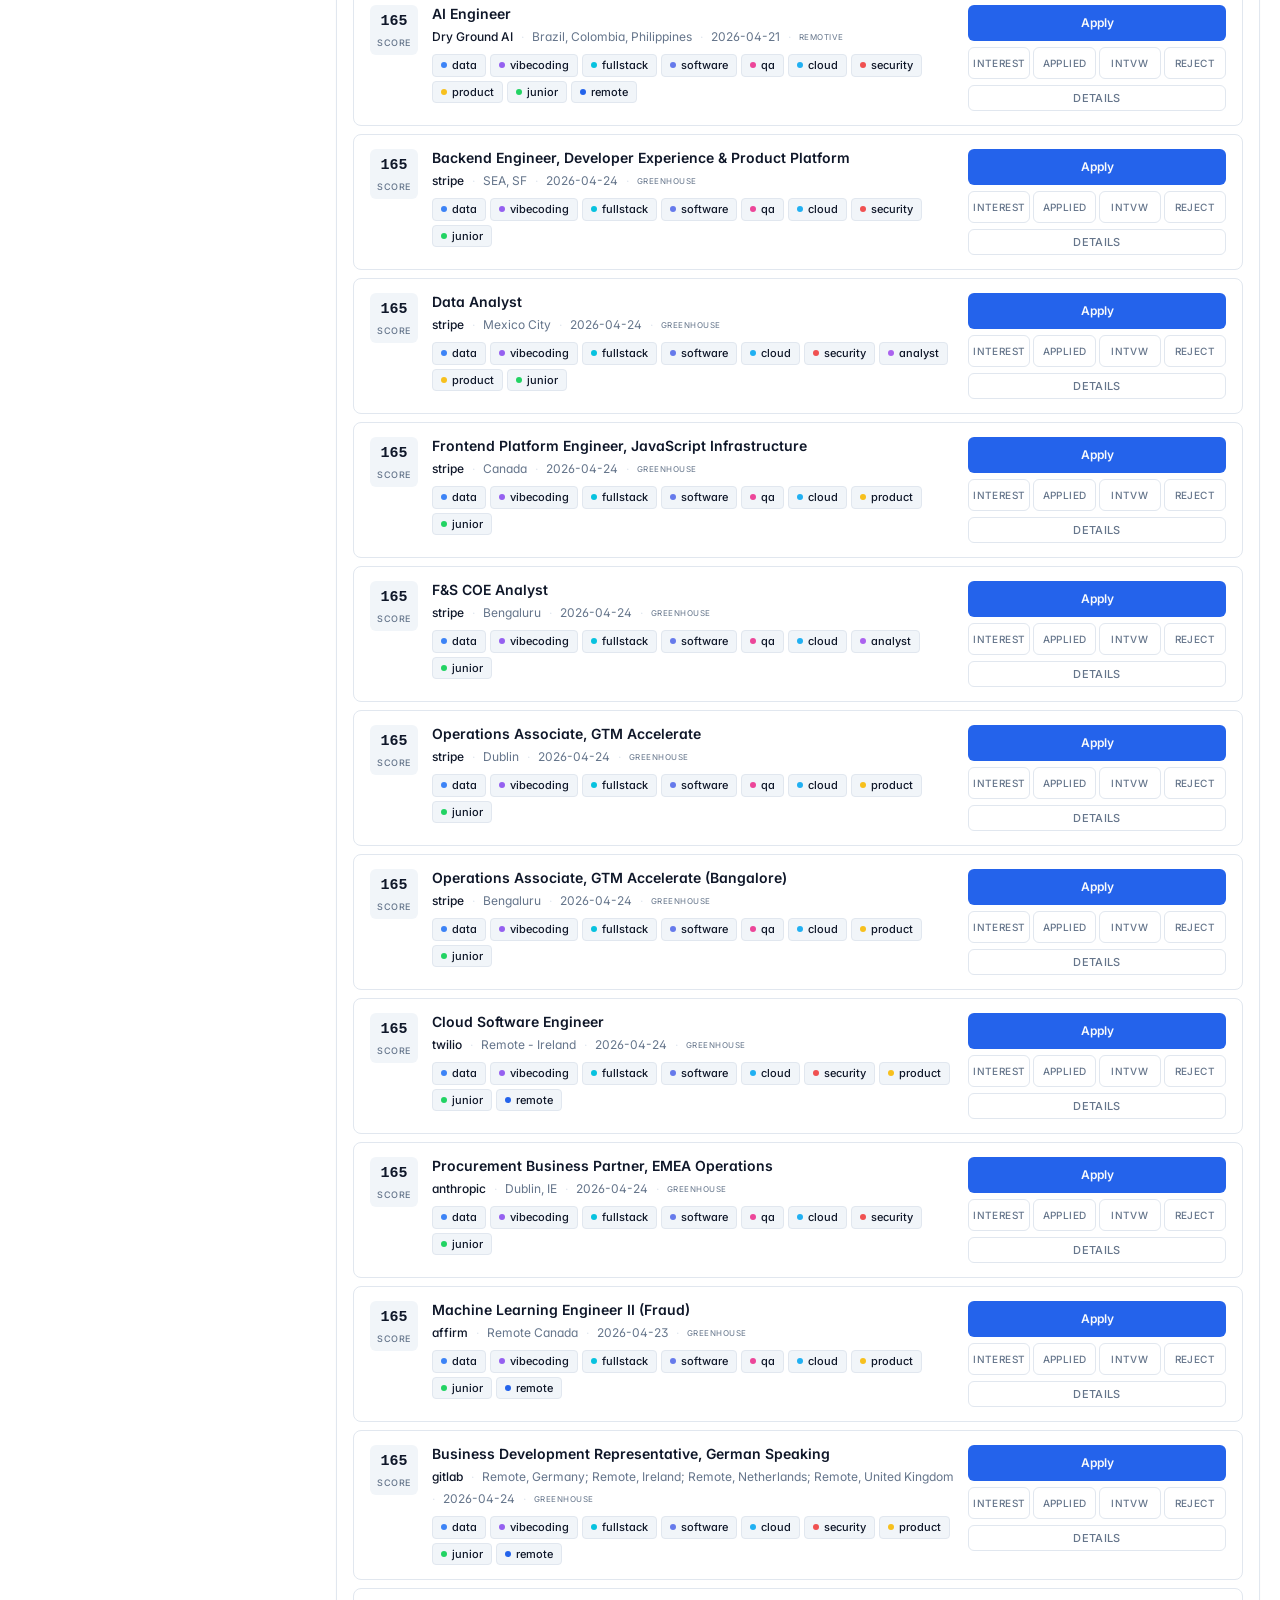
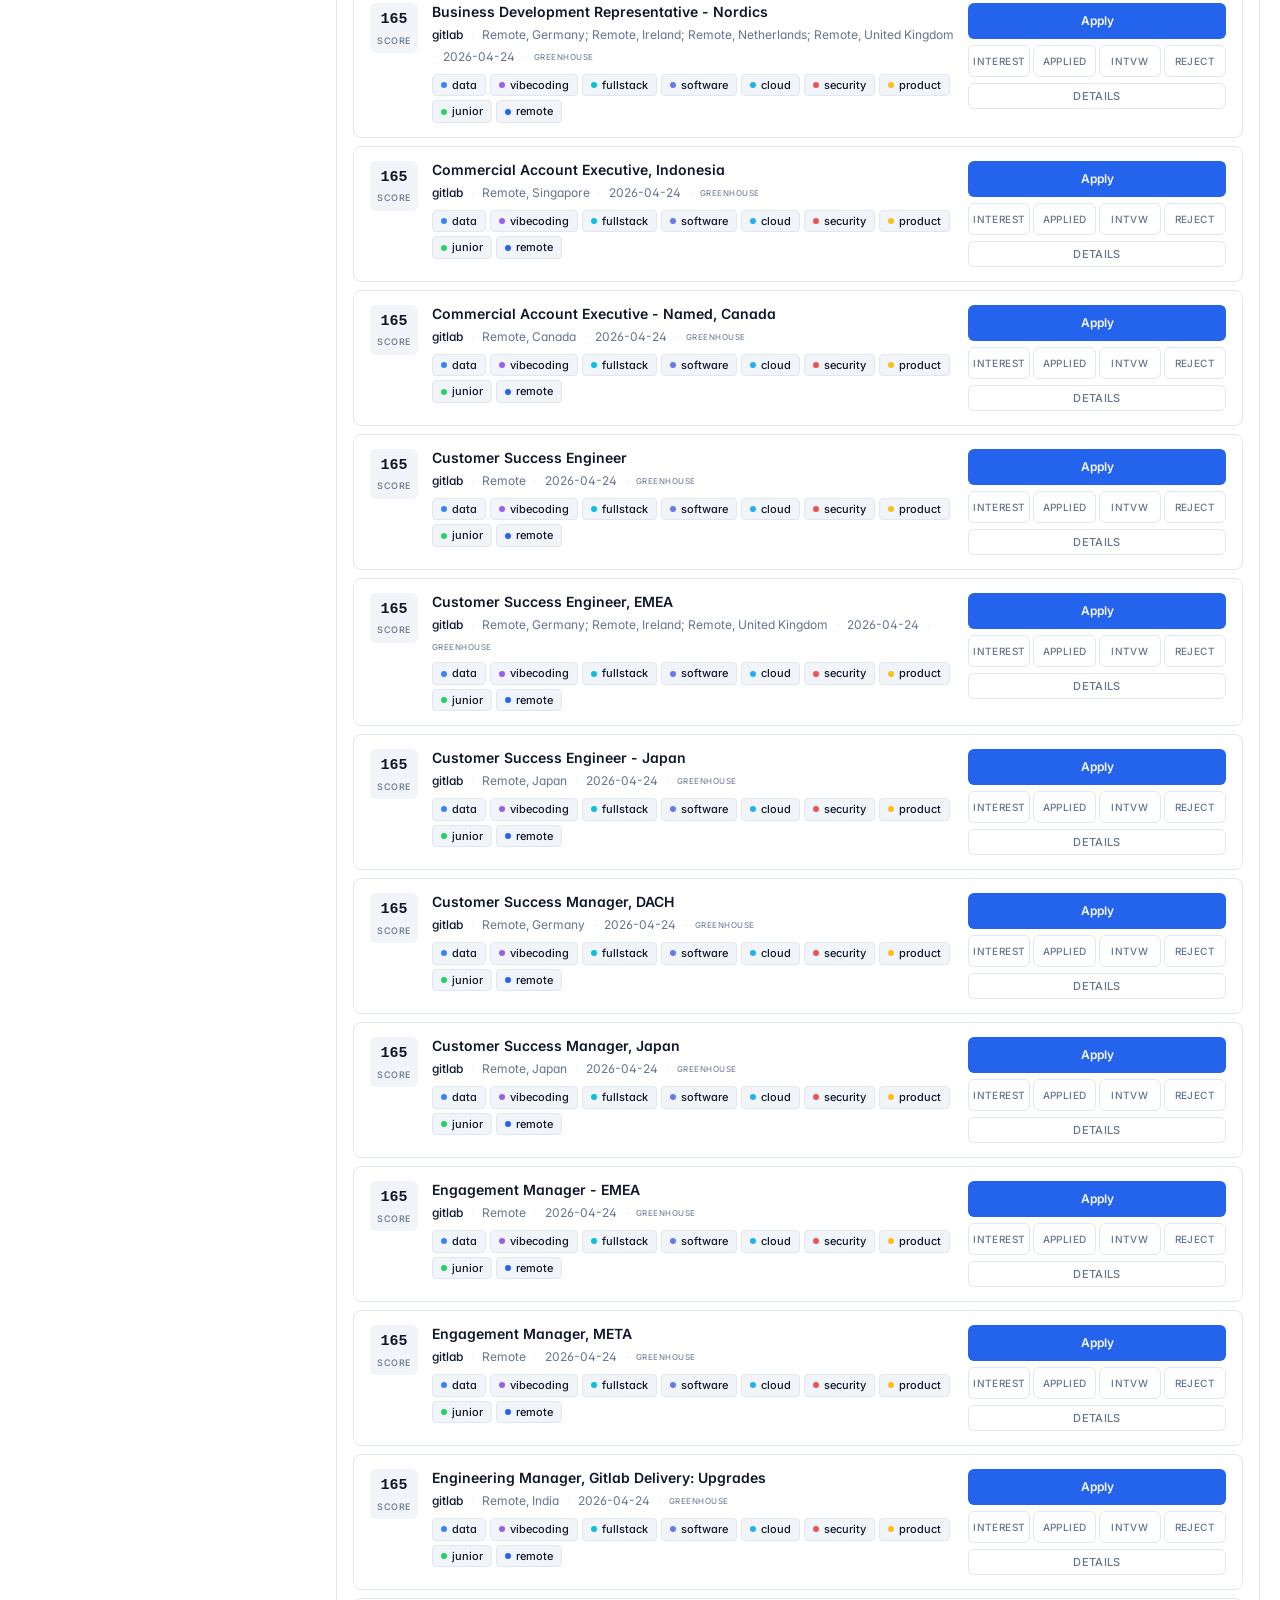
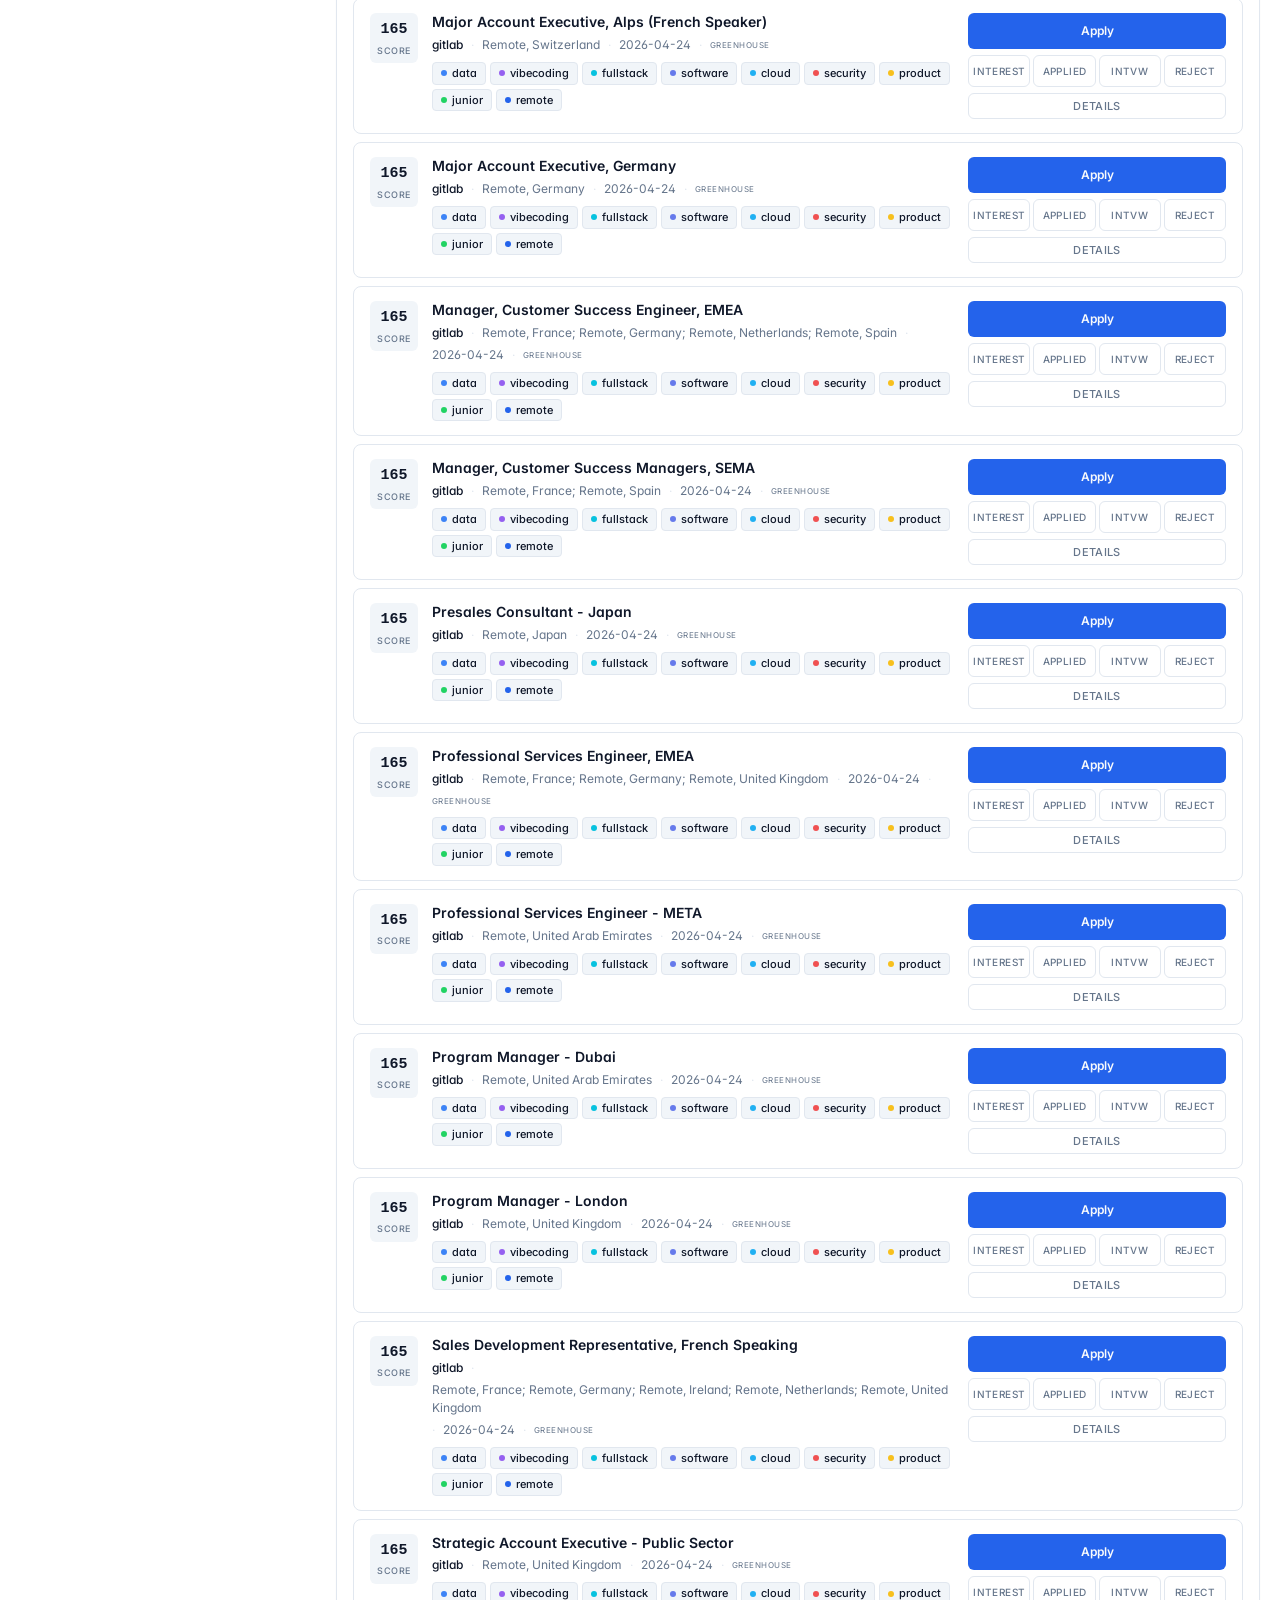
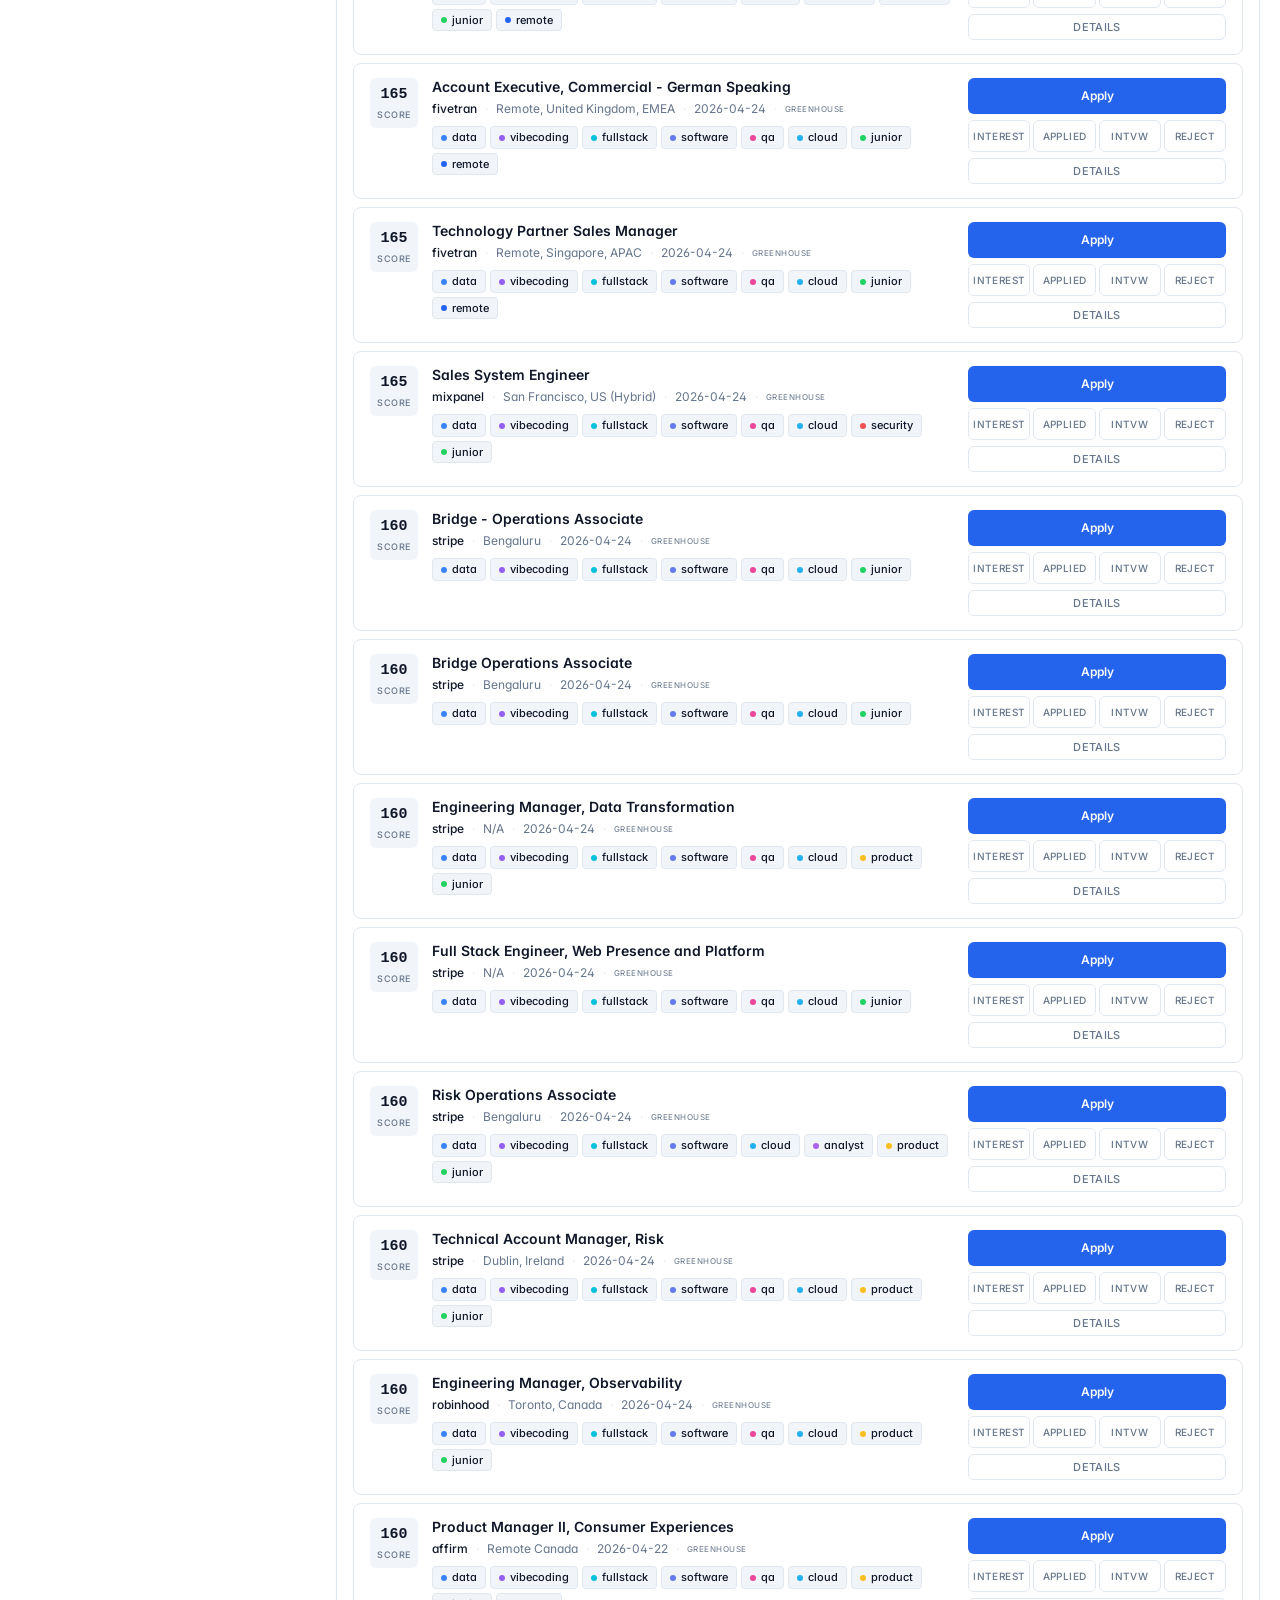
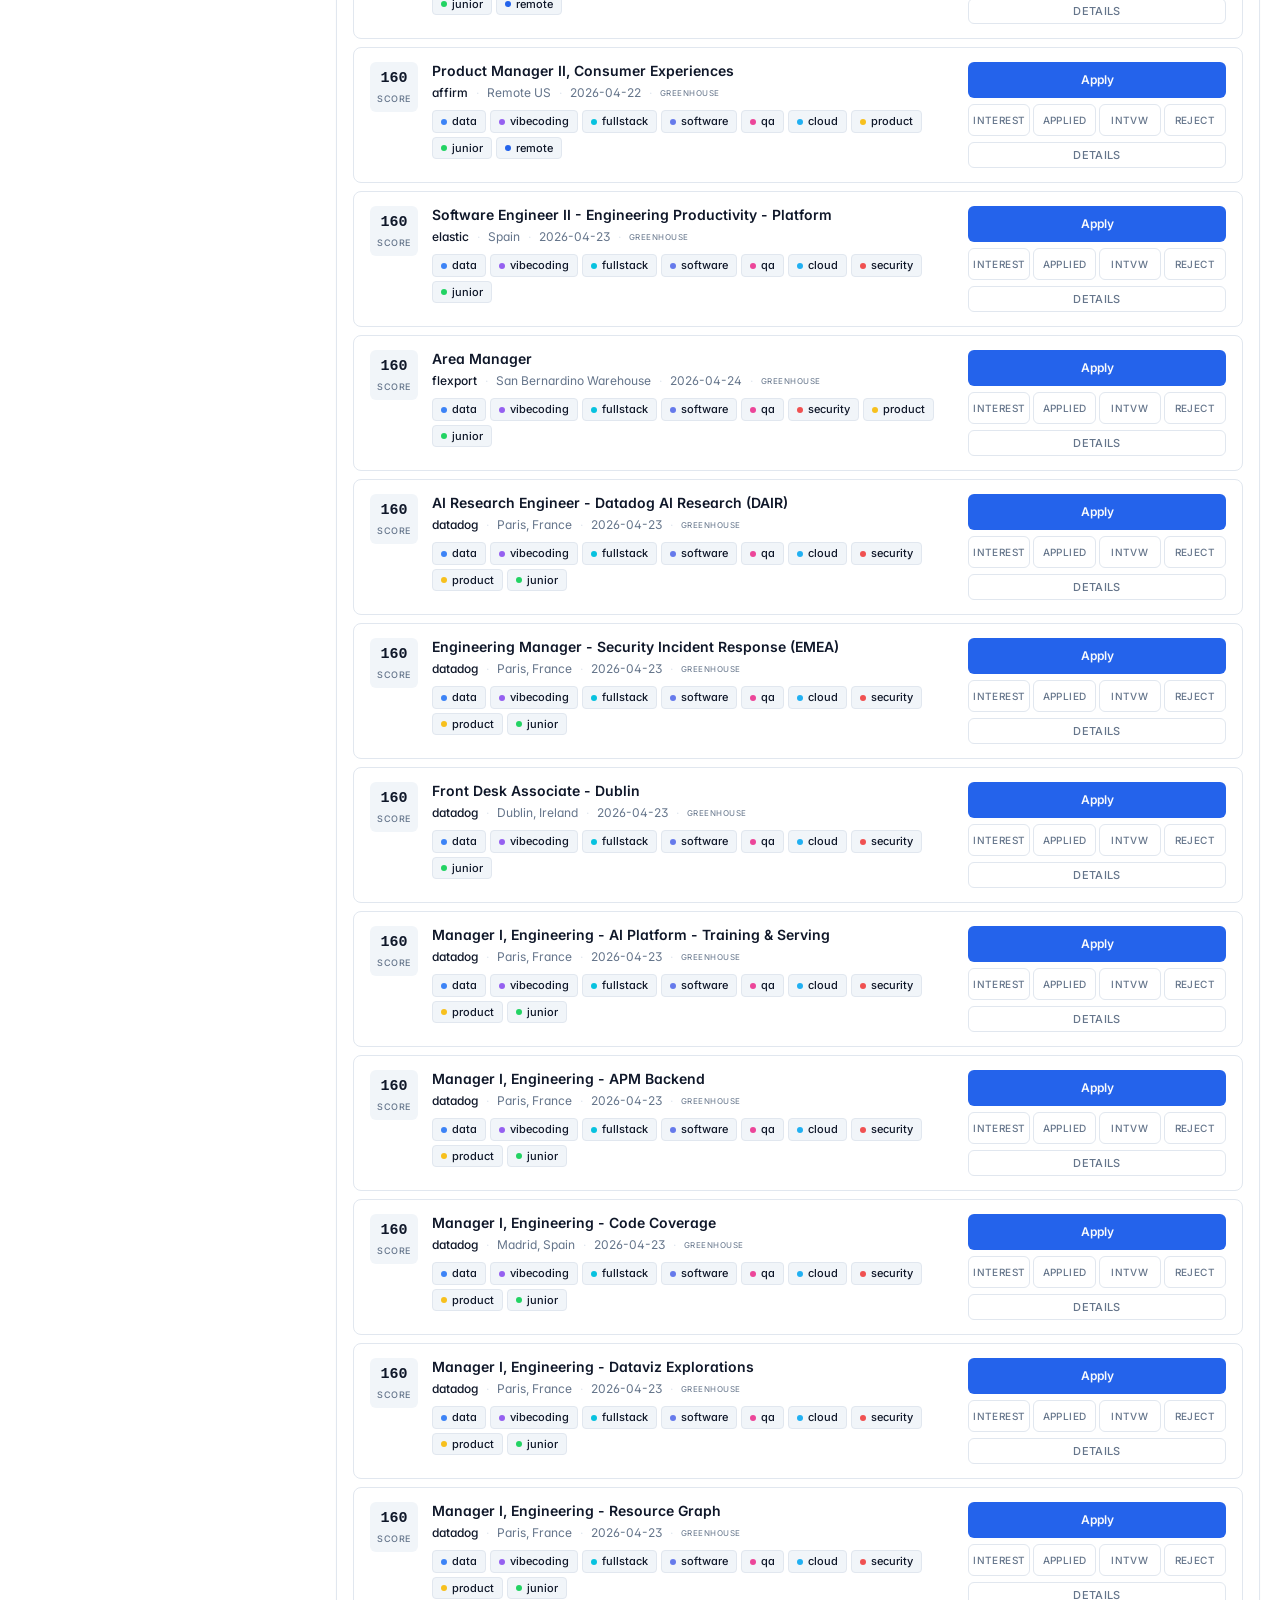
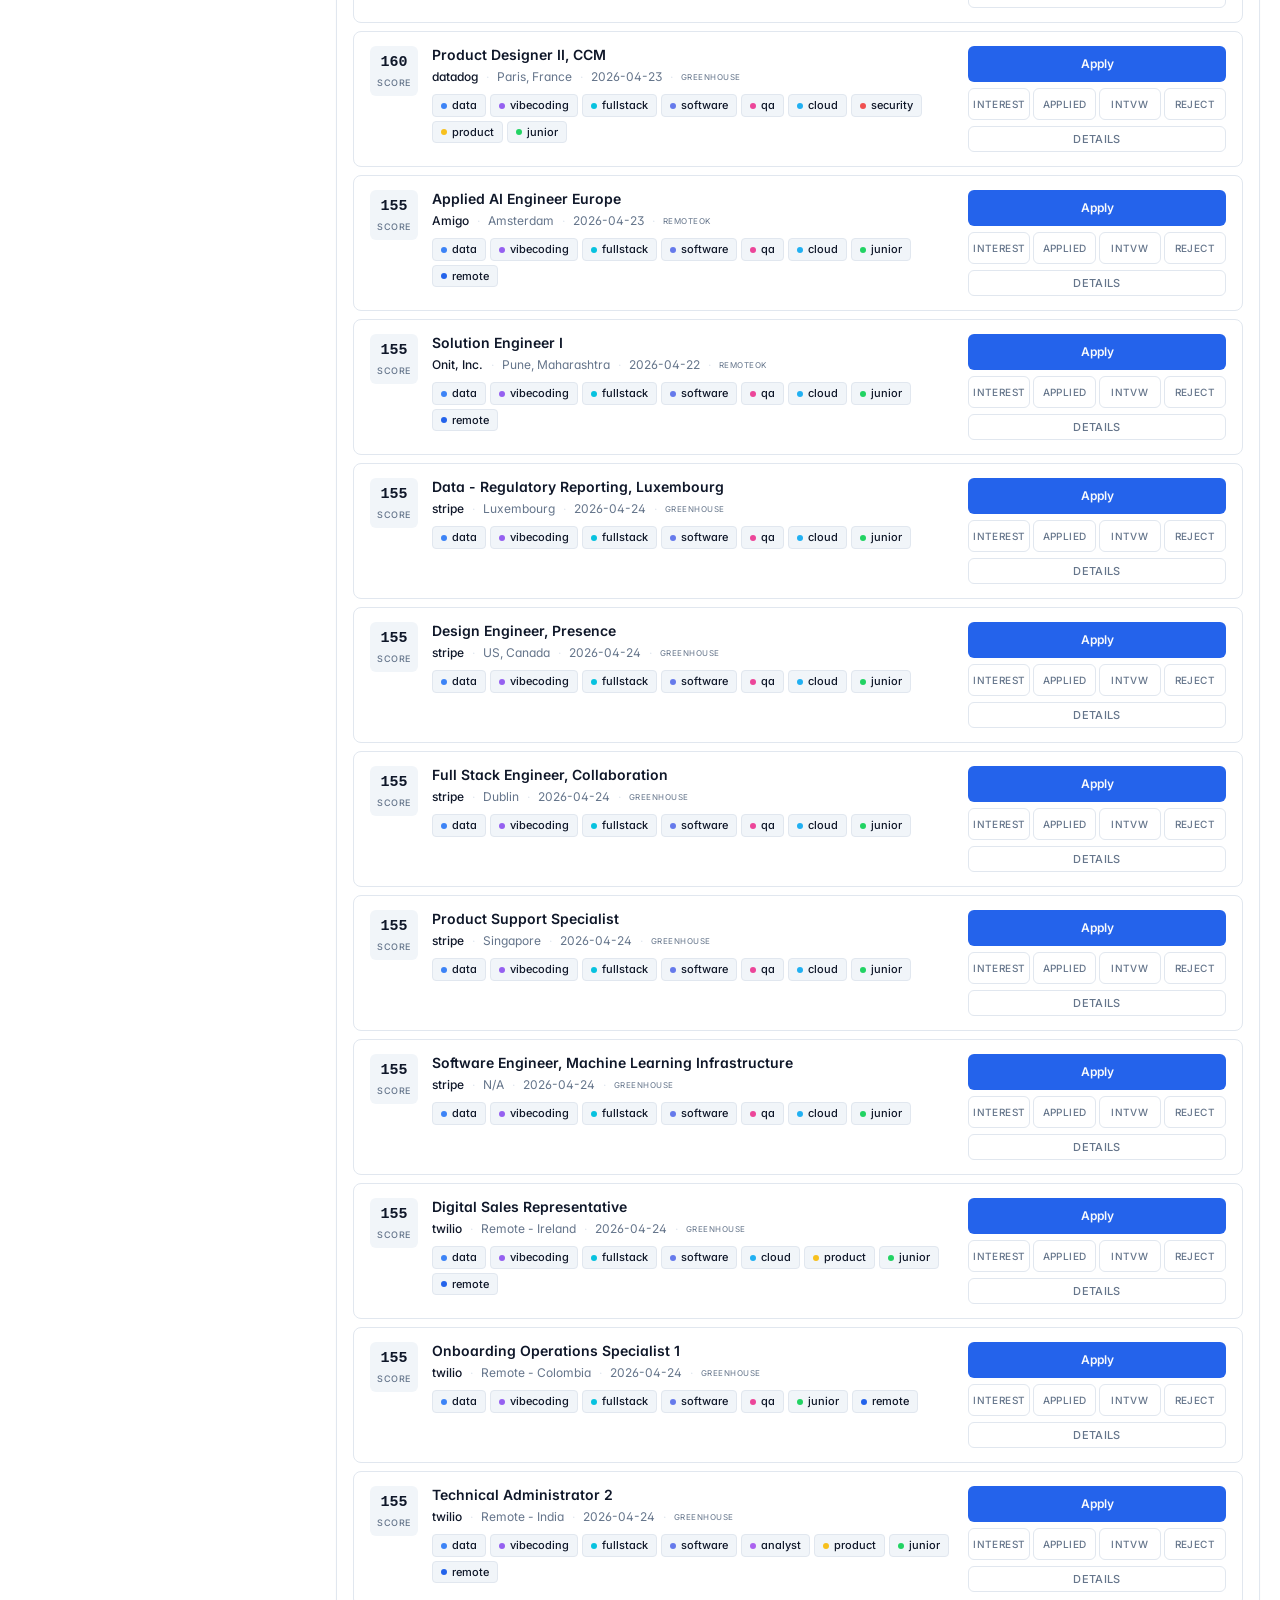
==== commit 78db006b: "feat(dashboard): v2 — Kanban board, detail drawer, richer pipeline Inspired by the canonical-pipelin" ====
--- a/output/index.html
+++ b/output/index.html
@@ -43,10 +43,11 @@
   <section class="kpi-strip" aria-label="Key metrics">
     <div class="kpi"><span class="kpi-label">Today</span><span id="kpi-today" class="kpi-value">—</span></div>
     <div class="kpi"><span class="kpi-label">All-time</span><span id="kpi-total" class="kpi-value">—</span></div>
-    <div class="kpi kpi-accept"><span class="kpi-label">Accepted</span><span id="kpi-accept" class="kpi-value">—</span></div>
+    <div class="kpi kpi-accept"><span class="kpi-label">Interested</span><span id="kpi-accept" class="kpi-value">—</span></div>
     <div class="kpi kpi-applied"><span class="kpi-label">Applied</span><span id="kpi-applied" class="kpi-value">—</span></div>
-    <div class="kpi kpi-inprogress"><span class="kpi-label">In progress</span><span id="kpi-inprogress" class="kpi-value">—</span></div>
-    <div class="kpi kpi-reject"><span class="kpi-label">Rejected</span><span id="kpi-reject" class="kpi-value">—</span></div>
+    <div class="kpi kpi-inprogress"><span class="kpi-label">Interview</span><span id="kpi-inprogress" class="kpi-value">—</span></div>
+    <div class="kpi kpi-offer"><span class="kpi-label">Offer</span><span id="kpi-offer" class="kpi-value">—</span></div>
+    <div class="kpi kpi-reject"><span class="kpi-label">Closed</span><span id="kpi-reject" class="kpi-value">—</span></div>
   </section>
 
   <main class="layout">
@@ -76,7 +77,19 @@
     <section class="jobs-pane" aria-label="Jobs">
       <div class="pane-title">
         <span>Jobs</span>
-        <span id="count" class="count">0 jobs</span>
+        <div class="pane-title-right">
+          <div class="view-toggle" role="tablist" aria-label="View mode">
+            <button data-view-toggle="list" class="active" role="tab" title="List view">
+              <svg viewBox="0 0 24 24" fill="none" stroke="currentColor" stroke-width="2" stroke-linecap="round" stroke-linejoin="round"><line x1="8" y1="6" x2="21" y2="6"/><line x1="8" y1="12" x2="21" y2="12"/><line x1="8" y1="18" x2="21" y2="18"/><circle cx="4" cy="6" r="1"/><circle cx="4" cy="12" r="1"/><circle cx="4" cy="18" r="1"/></svg>
+              <span>List</span>
+            </button>
+            <button data-view-toggle="board" role="tab" title="Pipeline board">
+              <svg viewBox="0 0 24 24" fill="none" stroke="currentColor" stroke-width="2" stroke-linecap="round" stroke-linejoin="round"><rect x="3" y="4" width="5" height="16" rx="1"/><rect x="10" y="4" width="5" height="11" rx="1"/><rect x="17" y="4" width="4" height="7" rx="1"/></svg>
+              <span>Board</span>
+            </button>
+          </div>
+          <span id="count" class="count">0 jobs</span>
+        </div>
       </div>
       <div class="controls">
         <div class="search-wrap">
@@ -103,15 +116,36 @@
         <select id="status" aria-label="Status">
           <option value="unmarked" selected>Unmarked only</option>
           <option value="">All statuses</option>
-          <option value="accept">Accepted</option>
+          <option value="interested">Interested</option>
           <option value="applied">Applied</option>
-          <option value="inprogress">In progress</option>
-          <option value="reject">Rejected</option>
+          <option value="interview">Interview</option>
+          <option value="offer">Offer</option>
+          <option value="closed">Closed</option>
+        </select>
+        <select id="sort" aria-label="Sort">
+          <option value="score">Sort: Score</option>
+          <option value="posted">Sort: Posted date</option>
+          <option value="company">Sort: Company A→Z</option>
+          <option value="title">Sort: Title A→Z</option>
         </select>
       </div>
       <div id="jobs" class="jobs"></div>
     </section>
   </main>
+
+  <!-- Detail drawer (slide-in) -->
+  <aside id="detail-drawer" class="drawer" hidden aria-label="Job details">
+    <div class="drawer-scrim" data-close="1"></div>
+    <div class="drawer-panel" role="dialog" aria-modal="true" aria-labelledby="drawer-title">
+      <div class="drawer-head">
+        <h2 id="drawer-title">Job details</h2>
+        <button class="icon-btn" data-close="1" aria-label="Close drawer">
+          <svg viewBox="0 0 24 24" fill="none" stroke="currentColor" stroke-width="2" stroke-linecap="round" stroke-linejoin="round"><path d="M18 6 6 18"/><path d="m6 6 12 12"/></svg>
+        </button>
+      </div>
+      <div id="drawer-body" class="drawer-body"></div>
+    </div>
+  </aside>
 
   <!-- Settings modal -->
   <div id="settings-modal" class="modal" hidden>
--- a/output/styles.css
+++ b/output/styles.css
@@ -166,7 +166,7 @@
 /* ───── KPI strip ───────────────────────────────────────────────────── */
 .kpi-strip {
   display: grid;
-  grid-template-columns: repeat(6, minmax(0, 1fr));
+  grid-template-columns: repeat(7, minmax(0, 1fr));
   gap: 8px;
   padding: 14px 20px 0;
   max-width: 1400px;
@@ -207,9 +207,12 @@
   width: 8px; height: 8px;
   border-radius: 50%;
 }
+.kpi-accept::after,
+.kpi-offer::after { content: ""; position: absolute; top: 12px; right: 12px; width: 8px; height: 8px; border-radius: 50%; }
 .kpi-accept::after     { background: hsl(var(--success)); }
 .kpi-applied::after    { background: hsl(var(--primary)); }
 .kpi-inprogress::after { background: hsl(var(--warning)); }
+.kpi-offer::after      { background: hsl(262 83% 66%); }
 .kpi-reject::after     { background: hsl(var(--destructive)); }
 
 /* ───── Layout ──────────────────────────────────────────────────────── */
@@ -614,7 +617,7 @@
 
 /* ───── Responsive ──────────────────────────────────────────────────── */
 @media (max-width: 1024px) {
-  .kpi-strip { grid-template-columns: repeat(6, minmax(90px, 1fr)); overflow-x: auto; padding-bottom: 4px; }
+  .kpi-strip { grid-template-columns: repeat(7, minmax(90px, 1fr)); overflow-x: auto; padding-bottom: 4px; }
   .kpi { min-width: 90px; }
 }
 
@@ -853,3 +856,528 @@
 
 /* Restrain SheetJS warnings from showing */
 .xlsx-loading { pointer-events: none; opacity: 0.6; }
+
+/* ───── View toggle (List ↔ Board) ──────────────────────────────────── */
+.pane-title-right {
+  display: flex;
+  align-items: center;
+  gap: 12px;
+}
+.view-toggle {
+  display: inline-flex;
+  background: hsl(var(--muted));
+  border: 1px solid hsl(var(--border));
+  border-radius: var(--radius-sm);
+  padding: 2px;
+  gap: 2px;
+}
+.view-toggle button {
+  display: inline-flex;
+  align-items: center;
+  gap: 5px;
+  background: transparent;
+  border: 0;
+  color: hsl(var(--muted-foreground));
+  padding: 4px 9px;
+  font-size: 11px;
+  font-weight: 600;
+  letter-spacing: .04em;
+  text-transform: uppercase;
+  border-radius: 4px;
+  cursor: pointer;
+  transition: background .15s, color .15s;
+}
+.view-toggle button svg { width: 13px; height: 13px; }
+.view-toggle button:hover { color: hsl(var(--foreground)); }
+.view-toggle button.active {
+  background: hsl(var(--card));
+  color: hsl(var(--foreground));
+  box-shadow: var(--shadow-sm);
+}
+
+/* The controls bar gains a 5th column (sort) on wide screens. */
+.controls {
+  grid-template-columns: 1.4fr repeat(4, minmax(120px, 1fr));
+}
+@media (max-width: 1024px) {
+  .controls { grid-template-columns: 1fr 1fr 1fr; }
+  .controls .search-wrap { grid-column: 1 / -1; }
+}
+@media (max-width: 560px) {
+  .controls { grid-template-columns: 1fr 1fr; }
+}
+@media (max-width: 380px) {
+  .controls { grid-template-columns: 1fr; }
+}
+
+/* ───── Stage borders (replace v1 status- borders) ───────────────────── */
+.job.stage-interested { border-left: 3px solid hsl(var(--success)); }
+.job.stage-applied    { border-left: 3px solid hsl(var(--primary)); }
+.job.stage-interview  { border-left: 3px solid hsl(var(--warning)); }
+.job.stage-offer      { border-left: 3px solid hsl(262 83% 66%); }
+.job.stage-closed     { border-left: 3px solid hsl(var(--destructive)); opacity: .55; }
+
+.status-row { grid-template-columns: repeat(4, 1fr); }
+.status-row button.active.interested {
+  background: hsl(var(--success) / .12);
+  color: hsl(var(--success));
+  border-color: hsl(var(--success) / .4);
+}
+.status-row button.active.applied {
+  background: hsl(var(--primary) / .12);
+  color: hsl(var(--primary));
+  border-color: hsl(var(--primary) / .4);
+}
+.status-row button.active.interview {
+  background: hsl(var(--warning) / .15);
+  color: hsl(var(--warning));
+  border-color: hsl(var(--warning) / .4);
+}
+.status-row button.active.closed {
+  background: hsl(var(--destructive) / .12);
+  color: hsl(var(--destructive));
+  border-color: hsl(var(--destructive) / .4);
+}
+
+.details-btn {
+  background: transparent;
+  border: 1px solid hsl(var(--border));
+  color: hsl(var(--muted-foreground));
+  padding: 5px 8px;
+  border-radius: var(--radius-sm);
+  cursor: pointer;
+  font-size: 11px;
+  font-weight: 500;
+  letter-spacing: .03em;
+  text-transform: uppercase;
+  transition: background .15s, color .15s, border-color .15s;
+}
+.details-btn:hover {
+  background: hsl(var(--accent));
+  color: hsl(var(--foreground));
+  border-color: hsl(var(--muted-foreground) / .4);
+}
+
+/* Note paperclip / offer / stale badges on cards ──────────────────── */
+.note-icon {
+  display: inline-flex;
+  vertical-align: middle;
+  margin-left: 8px;
+  color: hsl(var(--primary));
+}
+.note-icon svg { width: 13px; height: 13px; }
+.offer-badge {
+  display: inline-block;
+  margin-left: 8px;
+  padding: 1px 7px;
+  border-radius: 999px;
+  background: hsl(262 83% 66% / .14);
+  color: hsl(262 83% 66%);
+  border: 1px solid hsl(262 83% 66% / .4);
+  font-size: 10px;
+  font-weight: 600;
+  letter-spacing: .04em;
+  text-transform: uppercase;
+  vertical-align: middle;
+}
+.stale-badge {
+  display: inline-block;
+  margin-left: 8px;
+  padding: 1px 7px;
+  border-radius: 999px;
+  background: hsl(var(--destructive) / .12);
+  color: hsl(var(--destructive));
+  border: 1px solid hsl(var(--destructive) / .35);
+  font-size: 10px;
+  font-weight: 600;
+  letter-spacing: .04em;
+  text-transform: uppercase;
+  vertical-align: middle;
+  white-space: nowrap;
+}
+.stale-badge.mini {
+  margin-left: 0;
+  padding: 0 5px;
+  font-size: 9px;
+}
+
+.job.is-stale .meta-company::after {
+  content: "";
+  display: inline-block;
+  width: 5px; height: 5px;
+  border-radius: 50%;
+  background: hsl(var(--destructive));
+  margin-left: 6px;
+  vertical-align: middle;
+}
+
+/* ───── Board (Kanban) view ─────────────────────────────────────────── */
+.jobs.view-board { display: block; }
+.board-grid {
+  display: grid;
+  grid-template-columns: repeat(6, minmax(220px, 1fr));
+  gap: 10px;
+  align-items: start;
+}
+.board-col {
+  background: hsl(var(--muted) / .35);
+  border: 1px solid hsl(var(--border));
+  border-radius: var(--radius);
+  padding: 10px;
+  min-height: 200px;
+  display: flex;
+  flex-direction: column;
+  gap: 8px;
+}
+.board-col-head {
+  display: flex;
+  justify-content: space-between;
+  align-items: center;
+  padding-bottom: 8px;
+  border-bottom: 1px dashed hsl(var(--border));
+}
+.board-col-label {
+  font-size: 11px;
+  font-weight: 700;
+  letter-spacing: .06em;
+  text-transform: uppercase;
+  color: hsl(var(--foreground));
+  display: inline-flex;
+  align-items: center;
+  gap: 6px;
+}
+.board-col-label::before {
+  content: "";
+  width: 8px; height: 8px;
+  border-radius: 50%;
+  background: hsl(var(--muted-foreground));
+}
+.board-col-label.dot-success::before     { background: hsl(var(--success)); }
+.board-col-label.dot-primary::before     { background: hsl(var(--primary)); }
+.board-col-label.dot-warning::before     { background: hsl(var(--warning)); }
+.board-col-label.dot-purple::before      { background: hsl(262 83% 66%); }
+.board-col-label.dot-destructive::before { background: hsl(var(--destructive)); }
+.board-col-label.dot-muted::before       { background: hsl(var(--muted-foreground)); }
+.board-col-count {
+  background: hsl(var(--card));
+  border: 1px solid hsl(var(--border));
+  border-radius: 999px;
+  padding: 1px 8px;
+  font-size: 10px;
+  font-weight: 600;
+  color: hsl(var(--muted-foreground));
+  font-variant-numeric: tabular-nums;
+}
+.board-col-body {
+  display: flex;
+  flex-direction: column;
+  gap: 6px;
+  max-height: 70vh;
+  overflow-y: auto;
+  padding-right: 2px;
+}
+.board-empty {
+  text-align: center;
+  color: hsl(var(--muted-foreground));
+  padding: 20px 0;
+  font-size: 12px;
+  opacity: .6;
+}
+.board-card {
+  background: hsl(var(--card));
+  border: 1px solid hsl(var(--border));
+  border-radius: var(--radius-sm);
+  padding: 10px;
+  cursor: pointer;
+  transition: border-color .15s, transform .05s;
+  display: flex;
+  flex-direction: column;
+  gap: 4px;
+}
+.board-card:hover { border-color: hsl(var(--primary) / .6); }
+.board-card:active { transform: translateY(1px); }
+.board-card.is-stale { border-color: hsl(var(--destructive) / .55); }
+.board-card-head {
+  display: flex;
+  align-items: center;
+  gap: 6px;
+  margin-bottom: 2px;
+}
+.board-score {
+  font-family: var(--font-mono);
+  font-weight: 600;
+  font-size: 11px;
+  background: hsl(var(--muted));
+  border-radius: 4px;
+  padding: 1px 6px;
+  font-variant-numeric: tabular-nums;
+}
+.board-note-icon {
+  width: 12px; height: 12px;
+  color: hsl(var(--primary));
+}
+.board-title {
+  font-size: 13px;
+  font-weight: 600;
+  color: hsl(var(--foreground));
+  line-height: 1.3;
+  display: -webkit-box;
+  -webkit-line-clamp: 2;
+  -webkit-box-orient: vertical;
+  overflow: hidden;
+}
+.board-company {
+  font-size: 12px;
+  color: hsl(var(--muted-foreground));
+  font-weight: 500;
+}
+.board-meta {
+  font-size: 11px;
+  color: hsl(var(--muted-foreground));
+  opacity: .85;
+  display: -webkit-box;
+  -webkit-line-clamp: 1;
+  -webkit-box-orient: vertical;
+  overflow: hidden;
+}
+.board-sub {
+  font-size: 11px;
+  color: hsl(var(--warning));
+  font-weight: 500;
+  margin-top: 4px;
+}
+.board-next {
+  font-size: 11px;
+  color: hsl(var(--primary));
+  font-weight: 500;
+  margin-top: 2px;
+  display: -webkit-box;
+  -webkit-line-clamp: 2;
+  -webkit-box-orient: vertical;
+  overflow: hidden;
+}
+.board-tags {
+  display: flex;
+  flex-wrap: wrap;
+  gap: 3px;
+  margin-top: 6px;
+}
+.board-tags .tag {
+  font-size: 10px;
+  padding: 1px 6px;
+}
+
+@media (max-width: 1280px) {
+  .board-grid { grid-template-columns: repeat(3, minmax(220px, 1fr)); }
+}
+@media (max-width: 860px) {
+  .board-grid {
+    grid-auto-flow: column;
+    grid-auto-columns: 80vw;
+    grid-template-columns: none;
+    overflow-x: auto;
+    scroll-snap-type: x mandatory;
+    padding-bottom: 8px;
+  }
+  .board-col { scroll-snap-align: start; }
+  .board-col-body { max-height: none; }
+}
+
+/* ───── Detail drawer ──────────────────────────────────────────────── */
+.drawer {
+  position: fixed;
+  inset: 0;
+  z-index: 95;
+  display: flex;
+  justify-content: flex-end;
+}
+.drawer[hidden] { display: none; }
+.drawer-scrim {
+  position: absolute;
+  inset: 0;
+  background: rgb(0 0 0 / .5);
+  backdrop-filter: blur(2px);
+  -webkit-backdrop-filter: blur(2px);
+}
+.drawer-panel {
+  position: relative;
+  background: hsl(var(--card));
+  color: hsl(var(--card-foreground));
+  border-left: 1px solid hsl(var(--border));
+  width: min(540px, 100%);
+  max-width: 100%;
+  height: 100dvh;
+  box-shadow: -16px 0 40px -10px rgb(0 0 0 / .35);
+  display: flex;
+  flex-direction: column;
+  animation: drawer-in .2s ease-out;
+}
+@keyframes drawer-in {
+  from { transform: translateX(20px); opacity: 0; }
+  to   { transform: translateX(0); opacity: 1; }
+}
+.drawer-head {
+  display: flex;
+  align-items: center;
+  justify-content: space-between;
+  padding: 14px 18px;
+  border-bottom: 1px solid hsl(var(--border));
+  flex-shrink: 0;
+}
+.drawer-head h2 {
+  margin: 0;
+  font-size: 12px;
+  font-weight: 600;
+  color: hsl(var(--muted-foreground));
+  letter-spacing: .08em;
+  text-transform: uppercase;
+}
+.drawer-body {
+  padding: 18px;
+  overflow-y: auto;
+  display: flex;
+  flex-direction: column;
+  gap: 18px;
+  flex: 1;
+}
+.drawer-head-meta {
+  display: flex;
+  gap: 14px;
+  align-items: flex-start;
+}
+.drawer-score-pill {
+  display: flex;
+  flex-direction: column;
+  align-items: center;
+  justify-content: center;
+  background: hsl(var(--muted));
+  color: hsl(var(--foreground));
+  border-radius: var(--radius-sm);
+  font-weight: 600;
+  font-size: 16px;
+  padding: 8px 6px;
+  min-width: 52px;
+  font-variant-numeric: tabular-nums;
+  font-family: var(--font-mono);
+}
+.drawer-score-pill small {
+  font-size: 9px;
+  color: hsl(var(--muted-foreground));
+  font-weight: 500;
+  margin-top: 2px;
+  text-transform: uppercase;
+  letter-spacing: .06em;
+  font-family: var(--font-sans);
+}
+.drawer-head-text { flex: 1; min-width: 0; }
+.drawer-head-text h3 {
+  margin: 0 0 4px;
+  font-size: 16px;
+  font-weight: 600;
+  line-height: 1.3;
+}
+.drawer-sub {
+  color: hsl(var(--muted-foreground));
+  font-size: 12px;
+  display: flex;
+  flex-wrap: wrap;
+  gap: 4px 8px;
+  margin-bottom: 8px;
+}
+.drawer-actions {
+  display: flex;
+  align-items: center;
+  gap: 8px;
+  margin-top: 6px;
+}
+.drawer-actions .btn-primary {
+  text-decoration: none;
+  font-size: 12px;
+  padding: 6px 12px;
+}
+
+.drawer-section {
+  border-top: 1px solid hsl(var(--border));
+  padding-top: 14px;
+}
+.drawer-section h4 {
+  margin: 0 0 10px;
+  font-size: 11px;
+  font-weight: 700;
+  text-transform: uppercase;
+  letter-spacing: .08em;
+  color: hsl(var(--muted-foreground));
+}
+.drawer-grid-2 {
+  display: grid;
+  grid-template-columns: 1fr 1fr;
+  gap: 10px;
+  margin-bottom: 10px;
+}
+@media (max-width: 480px) {
+  .drawer-grid-2 { grid-template-columns: 1fr; }
+}
+.drawer-field {
+  display: flex;
+  flex-direction: column;
+  gap: 4px;
+  font-size: 12px;
+  color: hsl(var(--muted-foreground));
+  margin-bottom: 10px;
+}
+.drawer-field span { font-weight: 500; }
+.drawer-field input,
+.drawer-field select,
+.drawer-field textarea {
+  width: 100%;
+  padding: 8px 10px;
+  background: hsl(var(--background));
+  color: hsl(var(--foreground));
+  border: 1px solid hsl(var(--input));
+  border-radius: var(--radius-sm);
+  font-family: inherit;
+  font-size: 13px;
+  outline: none;
+  transition: border-color .15s;
+}
+.drawer-field textarea {
+  resize: vertical;
+  min-height: 100px;
+  line-height: 1.5;
+}
+.drawer-field input:focus,
+.drawer-field select:focus,
+.drawer-field textarea:focus { border-color: hsl(var(--ring)); }
+
+.drawer-history {
+  list-style: none;
+  margin: 0;
+  padding: 0;
+  display: flex;
+  flex-direction: column;
+  gap: 6px;
+  font-size: 12px;
+}
+.drawer-history li {
+  display: flex;
+  justify-content: space-between;
+  padding: 6px 10px;
+  background: hsl(var(--muted) / .5);
+  border-radius: var(--radius-sm);
+}
+.drawer-history li span:first-child {
+  color: hsl(var(--muted-foreground));
+  font-weight: 500;
+}
+.drawer-history li span:last-child {
+  color: hsl(var(--foreground));
+  font-variant-numeric: tabular-nums;
+}
+
+.drawer-footer {
+  border-top: 1px solid hsl(var(--border));
+  padding-top: 14px;
+  display: flex;
+  justify-content: flex-end;
+}
+.drawer-footer .btn { width: auto; margin-top: 0; }
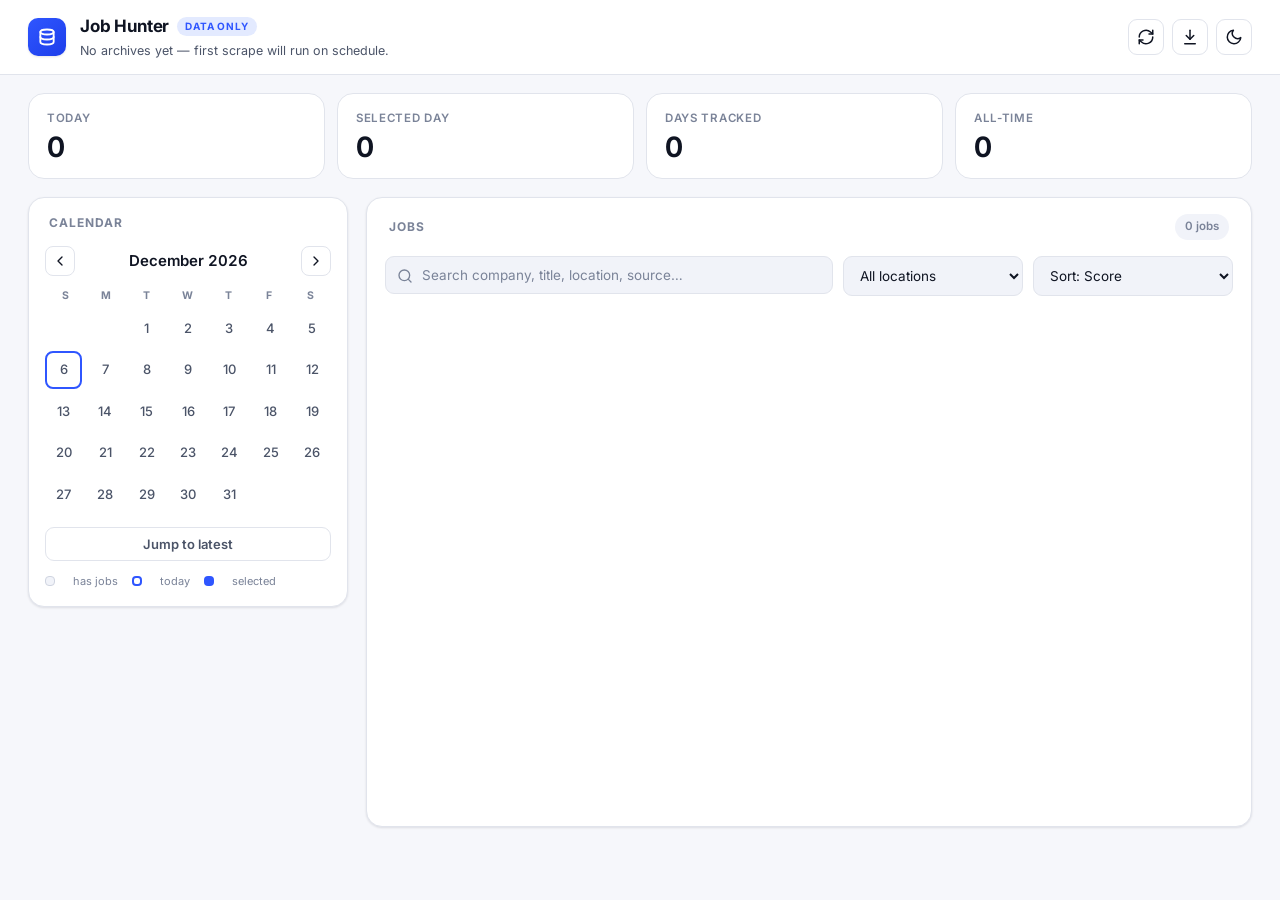
==== commit 294b9576: "feat: simplify dashboard, exclude Capgemini, wipe carry-forward User-requested cleanup of the data-o" ====
--- a/output/index.html
+++ b/output/index.html
@@ -2,36 +2,34 @@
 <html lang="en">
 <head>
   <meta charset="utf-8" />
-  <title>Job Hunter — Dashboard</title>
+  <title>Job Hunter — Data Roles Dashboard</title>
   <meta name="viewport" content="width=device-width, initial-scale=1, viewport-fit=cover" />
   <meta name="theme-color" content="#0b0e14" media="(prefers-color-scheme: dark)" />
   <meta name="theme-color" content="#ffffff" media="(prefers-color-scheme: light)" />
   <link rel="preconnect" href="https://fonts.googleapis.com" />
   <link rel="preconnect" href="https://fonts.gstatic.com" crossorigin />
-  <link rel="stylesheet" href="https://fonts.googleapis.com/css2?family=Inter:wght@400;500;600;700&family=JetBrains+Mono:wght@500&display=swap" />
+  <link rel="stylesheet" href="https://fonts.googleapis.com/css2?family=Inter:wght@400;500;600;700;800&family=JetBrains+Mono:wght@500&display=swap" />
   <link rel="stylesheet" href="styles.css" />
 </head>
 <body>
   <header class="topbar">
     <div class="brand">
       <span class="logo" aria-hidden="true">
-        <svg viewBox="0 0 24 24" fill="none" stroke="currentColor" stroke-width="2" stroke-linecap="round" stroke-linejoin="round"><path d="M20 7h-3V5a2 2 0 0 0-2-2H9a2 2 0 0 0-2 2v2H4a2 2 0 0 0-2 2v10a2 2 0 0 0 2 2h16a2 2 0 0 0 2-2V9a2 2 0 0 0-2-2ZM9 5h6v2H9Z"/></svg>
+        <svg viewBox="0 0 24 24" fill="none" stroke="currentColor" stroke-width="2.2" stroke-linecap="round" stroke-linejoin="round"><ellipse cx="12" cy="6" rx="8" ry="3"/><path d="M4 6v6c0 1.66 3.58 3 8 3s8-1.34 8-3V6"/><path d="M4 12v6c0 1.66 3.58 3 8 3s8-1.34 8-3v-6"/></svg>
       </span>
       <div class="brand-text">
-        <h1>Job Hunter</h1>
+        <h1>Job Hunter <span class="brand-tag">data only</span></h1>
         <p id="subtitle">Loading…</p>
       </div>
     </div>
 
     <div class="header-actions">
+      <a id="rerun-link" class="header-link" href="#" target="_blank" rel="noopener" title="Trigger a fresh scrape on GitHub Actions">Run scrape ↗</a>
       <button id="refresh-btn" class="icon-btn" title="Reload latest data" aria-label="Refresh">
         <svg viewBox="0 0 24 24" fill="none" stroke="currentColor" stroke-width="2" stroke-linecap="round" stroke-linejoin="round"><path d="M3 12a9 9 0 0 1 15-6.7L21 8"/><path d="M21 3v5h-5"/><path d="M21 12a9 9 0 0 1-15 6.7L3 16"/><path d="M3 21v-5h5"/></svg>
       </button>
       <button id="export-btn" class="icon-btn" title="Export current view to Excel" aria-label="Export">
         <svg viewBox="0 0 24 24" fill="none" stroke="currentColor" stroke-width="2" stroke-linecap="round" stroke-linejoin="round"><path d="M12 3v12"/><path d="m7 10 5 5 5-5"/><path d="M5 21h14"/></svg>
-      </button>
-      <button id="settings-btn" class="icon-btn" title="Settings" aria-label="Settings">
-        <svg viewBox="0 0 24 24" fill="none" stroke="currentColor" stroke-width="2" stroke-linecap="round" stroke-linejoin="round"><circle cx="12" cy="12" r="3"/><path d="M19.4 15a1.65 1.65 0 0 0 .33 1.82l.06.06a2 2 0 0 1-2.83 2.83l-.06-.06a1.65 1.65 0 0 0-1.82-.33 1.65 1.65 0 0 0-1 1.51V21a2 2 0 0 1-4 0v-.09a1.65 1.65 0 0 0-1-1.51 1.65 1.65 0 0 0-1.82.33l-.06.06a2 2 0 0 1-2.83-2.83l.06-.06a1.65 1.65 0 0 0 .33-1.82 1.65 1.65 0 0 0-1.51-1H3a2 2 0 0 1 0-4h.09a1.65 1.65 0 0 0 1.51-1 1.65 1.65 0 0 0-.33-1.82l-.06-.06a2 2 0 0 1 2.83-2.83l.06.06a1.65 1.65 0 0 0 1.82.33h0a1.65 1.65 0 0 0 1-1.51V3a2 2 0 0 1 4 0v.09a1.65 1.65 0 0 0 1 1.51h0a1.65 1.65 0 0 0 1.82-.33l.06-.06a2 2 0 0 1 2.83 2.83l-.06.06a1.65 1.65 0 0 0-.33 1.82v0a1.65 1.65 0 0 0 1.51 1H21a2 2 0 0 1 0 4h-.09a1.65 1.65 0 0 0-1.51 1z"/></svg>
       </button>
       <button id="theme-btn" class="icon-btn" title="Toggle theme" aria-label="Toggle theme">
         <svg class="icon-sun" viewBox="0 0 24 24" fill="none" stroke="currentColor" stroke-width="2" stroke-linecap="round" stroke-linejoin="round"><circle cx="12" cy="12" r="4"/><path d="M12 2v2"/><path d="M12 20v2"/><path d="m4.93 4.93 1.41 1.41"/><path d="m17.66 17.66 1.41 1.41"/><path d="M2 12h2"/><path d="M20 12h2"/><path d="m6.34 17.66-1.41 1.41"/><path d="m19.07 4.93-1.41 1.41"/></svg>
@@ -42,12 +40,9 @@
 
   <section class="kpi-strip" aria-label="Key metrics">
     <div class="kpi"><span class="kpi-label">Today</span><span id="kpi-today" class="kpi-value">—</span></div>
+    <div class="kpi"><span class="kpi-label">Selected day</span><span id="kpi-selected" class="kpi-value">—</span></div>
+    <div class="kpi"><span class="kpi-label">Days tracked</span><span id="kpi-days" class="kpi-value">—</span></div>
     <div class="kpi"><span class="kpi-label">All-time</span><span id="kpi-total" class="kpi-value">—</span></div>
-    <div class="kpi kpi-accept"><span class="kpi-label">Interested</span><span id="kpi-accept" class="kpi-value">—</span></div>
-    <div class="kpi kpi-applied"><span class="kpi-label">Applied</span><span id="kpi-applied" class="kpi-value">—</span></div>
-    <div class="kpi kpi-inprogress"><span class="kpi-label">Interview</span><span id="kpi-inprogress" class="kpi-value">—</span></div>
-    <div class="kpi kpi-offer"><span class="kpi-label">Offer</span><span id="kpi-offer" class="kpi-value">—</span></div>
-    <div class="kpi kpi-reject"><span class="kpi-label">Closed</span><span id="kpi-reject" class="kpi-value">—</span></div>
   </section>
 
   <main class="layout">
@@ -66,7 +61,7 @@
         <span>S</span><span>M</span><span>T</span><span>W</span><span>T</span><span>F</span><span>S</span>
       </div>
       <div id="calendar" class="cal-grid"></div>
-      <button id="today-btn" class="btn btn-ghost">Jump to today</button>
+      <button id="today-btn" class="btn btn-ghost btn-block">Jump to latest</button>
       <div class="legend">
         <span class="dot has-jobs"></span>has jobs
         <span class="dot today"></span>today
@@ -77,50 +72,17 @@
     <section class="jobs-pane" aria-label="Jobs">
       <div class="pane-title">
         <span>Jobs</span>
-        <div class="pane-title-right">
-          <div class="view-toggle" role="tablist" aria-label="View mode">
-            <button data-view-toggle="list" class="active" role="tab" title="List view">
-              <svg viewBox="0 0 24 24" fill="none" stroke="currentColor" stroke-width="2" stroke-linecap="round" stroke-linejoin="round"><line x1="8" y1="6" x2="21" y2="6"/><line x1="8" y1="12" x2="21" y2="12"/><line x1="8" y1="18" x2="21" y2="18"/><circle cx="4" cy="6" r="1"/><circle cx="4" cy="12" r="1"/><circle cx="4" cy="18" r="1"/></svg>
-              <span>List</span>
-            </button>
-            <button data-view-toggle="board" role="tab" title="Pipeline board">
-              <svg viewBox="0 0 24 24" fill="none" stroke="currentColor" stroke-width="2" stroke-linecap="round" stroke-linejoin="round"><rect x="3" y="4" width="5" height="16" rx="1"/><rect x="10" y="4" width="5" height="11" rx="1"/><rect x="17" y="4" width="4" height="7" rx="1"/></svg>
-              <span>Board</span>
-            </button>
-          </div>
-          <span id="count" class="count">0 jobs</span>
-        </div>
+        <span id="count" class="count">0 jobs</span>
       </div>
       <div class="controls">
         <div class="search-wrap">
           <svg class="search-icon" viewBox="0 0 24 24" fill="none" stroke="currentColor" stroke-width="2" stroke-linecap="round" stroke-linejoin="round"><circle cx="11" cy="11" r="8"/><path d="m21 21-4.3-4.3"/></svg>
           <input id="q" placeholder="Search company, title, location, source…" />
         </div>
-        <select id="group" aria-label="Group">
-          <option value="">All groups</option>
-          <option value="data">Data</option>
-          <option value="vibecoding">Vibecoding / AI</option>
-          <option value="fullstack">Full stack</option>
-          <option value="software">Software</option>
-          <option value="qa">QA / Test</option>
-          <option value="cloud">Cloud / DevOps</option>
-          <option value="security">Security</option>
-          <option value="analyst">Analyst</option>
-          <option value="product">Product / PM</option>
-        </select>
         <select id="loc" aria-label="Location">
           <option value="">All locations</option>
           <option value="preferred">Preferred (DFW)</option>
           <option value="remote">Remote</option>
-        </select>
-        <select id="status" aria-label="Status">
-          <option value="unmarked" selected>Unmarked only</option>
-          <option value="">All statuses</option>
-          <option value="interested">Interested</option>
-          <option value="applied">Applied</option>
-          <option value="interview">Interview</option>
-          <option value="offer">Offer</option>
-          <option value="closed">Closed</option>
         </select>
         <select id="sort" aria-label="Sort">
           <option value="score">Sort: Score</option>
@@ -133,7 +95,6 @@
     </section>
   </main>
 
-  <!-- Detail drawer (slide-in) -->
   <aside id="detail-drawer" class="drawer" hidden aria-label="Job details">
     <div class="drawer-scrim" data-close="1"></div>
     <div class="drawer-panel" role="dialog" aria-modal="true" aria-labelledby="drawer-title">
@@ -147,68 +108,6 @@
     </div>
   </aside>
 
-  <!-- Settings modal -->
-  <div id="settings-modal" class="modal" hidden>
-    <div class="modal-scrim" data-close="1"></div>
-    <div class="modal-panel" role="dialog" aria-modal="true" aria-labelledby="settings-title">
-      <div class="modal-head">
-        <h2 id="settings-title">Settings</h2>
-        <button class="icon-btn" data-close="1" aria-label="Close">
-          <svg viewBox="0 0 24 24" fill="none" stroke="currentColor" stroke-width="2" stroke-linecap="round" stroke-linejoin="round"><path d="M18 6 6 18"/><path d="m6 6 12 12"/></svg>
-        </button>
-      </div>
-      <div class="modal-body">
-        <section class="settings-section">
-          <h3>Carry-forward</h3>
-          <p class="settings-help">
-            When you view <strong>today</strong>, jobs from prior days
-            that you haven't marked <em>Applied</em> or <em>Rejected</em>
-            roll forward onto today's list. So 250 fresh + 200 leftover
-            from yesterday = 450 to work through. Looking back at any
-            older day shows only that day's original batch.
-          </p>
-          <div class="form-row">
-            <label class="toggle-row">
-              <input id="carry-toggle" type="checkbox" checked />
-              <span>Show carryover from prior days on today's view</span>
-            </label>
-          </div>
-        </section>
-
-        <section class="settings-section">
-          <h3>Scrape</h3>
-          <p class="settings-help">
-            The daily workflow runs every morning at 06:00 UTC. Hit
-            <em>Run new scrape</em> to trigger an immediate rebuild —
-            this opens GitHub Actions where you click "Run workflow".
-          </p>
-          <div class="form-row">
-            <a id="rerun-link" class="btn btn-ghost" href="#" target="_blank" rel="noopener">Run new scrape</a>
-            <span id="last-run" class="settings-meta">—</span>
-          </div>
-        </section>
-
-        <section class="settings-section">
-          <h3>Your marks</h3>
-          <p class="settings-help">
-            Accept / Applied / In Progress / Reject marks live in
-            <strong>this browser</strong>. Clear browser data and they're
-            gone. To move them between devices, use Export / Import.
-          </p>
-          <div class="form-row">
-            <button id="export-marks" class="btn btn-ghost">Export marks</button>
-            <button id="import-marks" class="btn btn-ghost">Import marks</button>
-            <button id="purge-local" class="btn btn-ghost btn-danger">Clear all marks</button>
-            <input id="import-file" type="file" accept=".json,application/json" hidden />
-          </div>
-          <p class="settings-help settings-help-small">
-            <span id="marks-count">0</span> marks in this browser.
-          </p>
-        </section>
-      </div>
-    </div>
-  </div>
-
   <script src="https://cdn.sheetjs.com/xlsx-0.20.2/package/dist/xlsx.full.min.js"></script>
   <script src="app.js"></script>
 </body>
--- a/output/styles.css
+++ b/output/styles.css
@@ -1,1383 +1,615 @@
-/* Job Hunter dashboard — shadcn-inspired, responsive, light+dark. */
-
-/* ───── Design tokens (HSL, shadcn-style) ───────────────────────────── */
-:root {
-  --background:        0 0% 100%;
-  --foreground:        222 47% 11%;
-  --card:              0 0% 100%;
-  --card-foreground:   222 47% 11%;
-  --muted:             210 40% 96%;
-  --muted-foreground:  215 16% 47%;
-  --border:            214 32% 91%;
-  --input:             214 32% 91%;
-  --ring:              221 83% 53%;
-  --primary:           221 83% 53%;
-  --primary-foreground:210 40% 98%;
-  --secondary:         210 40% 96%;
-  --secondary-foreground: 222 47% 11%;
-  --accent:            210 40% 96%;
-  --accent-foreground: 222 47% 11%;
-  --success:           142 72% 29%;
-  --warning:           38 92% 50%;
-  --destructive:       0 72% 51%;
-
-  --radius: 8px;
-  --radius-lg: 12px;
-  --radius-sm: 6px;
-  --font-sans: "Inter", ui-sans-serif, system-ui, -apple-system, BlinkMacSystemFont,
-               "Segoe UI", Roboto, "Helvetica Neue", Arial, sans-serif;
-  --font-mono: "JetBrains Mono", ui-monospace, SFMono-Regular, Menlo, monospace;
-  --shadow-sm: 0 1px 2px 0 rgb(0 0 0 / 0.04);
-  --shadow:    0 1px 3px 0 rgb(0 0 0 / 0.06), 0 1px 2px -1px rgb(0 0 0 / 0.04);
+/* ─── Job Hunter — data-only dashboard ──────────────────────────────
+   Minimal, modern, fast. Light + dark themes via [data-theme].
+   Designed for top-10-data-jobs-per-day browsing. ─────────────── */
+
+:root,
+[data-theme="light"] {
+  --bg:           #f6f7fb;
+  --surface:      #ffffff;
+  --surface-2:    #f1f3f9;
+  --surface-3:    #e7eaf2;
+  --border:       #e1e4ec;
+  --border-2:     #cfd4e0;
+
+  --text:         #0f1422;
+  --text-2:       #4b5468;
+  --text-3:       #7a8398;
+
+  --accent:       #2f56ff;
+  --accent-2:     #1d3eea;
+  --accent-soft:  #e3eaff;
+  --accent-text:  #ffffff;
+
+  --success:      #11875a;
+  --success-soft: #d8f0e3;
+  --warn:         #b46b00;
+  --warn-soft:    #fce5c2;
+  --danger:       #c62b3d;
+  --danger-soft:  #ffd9dc;
+
+  --shadow-sm: 0 1px 2px rgba(15, 20, 34, 0.05), 0 1px 3px rgba(15, 20, 34, 0.06);
+  --shadow-md: 0 4px 12px rgba(15, 20, 34, 0.08), 0 2px 4px rgba(15, 20, 34, 0.05);
+  --shadow-lg: 0 14px 32px rgba(15, 20, 34, 0.18);
+  --radius:    10px;
+  --radius-lg: 16px;
 }
 
 [data-theme="dark"] {
-  --background:        222 47% 5%;
-  --foreground:        210 40% 96%;
-  --card:              222 47% 7%;
-  --card-foreground:   210 40% 96%;
-  --muted:             217 33% 14%;
-  --muted-foreground:  215 20% 65%;
-  --border:            217 33% 17%;
-  --input:             217 33% 17%;
-  --ring:              217 91% 60%;
-  --primary:           217 91% 60%;
-  --primary-foreground:222 47% 11%;
-  --secondary:         217 33% 14%;
-  --secondary-foreground: 210 40% 96%;
-  --accent:            217 33% 14%;
-  --accent-foreground: 210 40% 96%;
-  --success:           142 71% 45%;
-  --warning:           38 92% 55%;
-  --destructive:       0 84% 60%;
-  --shadow-sm: 0 1px 2px 0 rgb(0 0 0 / 0.2);
-  --shadow:    0 4px 16px -4px rgb(0 0 0 / 0.35);
-}
-
-/* ───── Base ────────────────────────────────────────────────────────── */
-* { box-sizing: border-box; }
-html, body { height: 100%; }
-html { -webkit-text-size-adjust: 100%; }
+  --bg:           #0a0d15;
+  --surface:      #11151f;
+  --surface-2:    #161b27;
+  --surface-3:    #1e2434;
+  --border:       #232a3c;
+  --border-2:     #313a52;
+
+  --text:         #ecedf3;
+  --text-2:       #a3acc4;
+  --text-3:       #6c768f;
+
+  --accent:       #6e8aff;
+  --accent-2:     #8ba2ff;
+  --accent-soft:  rgba(110, 138, 255, 0.16);
+  --accent-text:  #0a0d15;
+
+  --success:      #45d39c;
+  --success-soft: rgba(69, 211, 156, 0.14);
+  --warn:         #f5b34d;
+  --warn-soft:    rgba(245, 179, 77, 0.14);
+  --danger:       #ff6b78;
+  --danger-soft:  rgba(255, 107, 120, 0.14);
+
+  --shadow-sm: 0 1px 2px rgba(0, 0, 0, 0.4);
+  --shadow-md: 0 6px 16px rgba(0, 0, 0, 0.5);
+  --shadow-lg: 0 18px 38px rgba(0, 0, 0, 0.55);
+}
+
+*, *::before, *::after { box-sizing: border-box; }
+html, body { margin: 0; padding: 0; }
 body {
-  margin: 0;
-  font-family: var(--font-sans);
-  background: hsl(var(--background));
-  color: hsl(var(--foreground));
-  font-size: 14px;
+  background: var(--bg);
+  color: var(--text);
+  font-family: "Inter", system-ui, -apple-system, "Segoe UI", Roboto, sans-serif;
+  font-size: 14.5px;
   line-height: 1.5;
   -webkit-font-smoothing: antialiased;
-  -moz-osx-font-smoothing: grayscale;
-  font-feature-settings: "cv11", "ss01";
-  min-height: 100vh;
-}
-::selection { background: hsl(var(--primary) / .25); }
-button { font-family: inherit; }
-*:focus-visible {
-  outline: 2px solid hsl(var(--ring));
-  outline-offset: 2px;
-  border-radius: var(--radius-sm);
-}
-
-/* ───── Top bar ─────────────────────────────────────────────────────── */
+  text-rendering: optimizeLegibility;
+}
+a { color: var(--accent); text-decoration: none; }
+a:hover { text-decoration: underline; }
+button { font-family: inherit; cursor: pointer; }
+input, select, textarea { font-family: inherit; font-size: inherit; color: var(--text); }
+
+/* ─── Topbar ───────────────────────────────────────────────────── */
 .topbar {
-  display: flex;
-  justify-content: space-between;
-  align-items: center;
-  gap: 16px;
-  padding: 12px 20px;
-  border-bottom: 1px solid hsl(var(--border));
-  background: hsl(var(--background) / .85);
-  backdrop-filter: saturate(140%) blur(10px);
-  -webkit-backdrop-filter: saturate(140%) blur(10px);
-  position: sticky;
-  top: 0;
-  z-index: 40;
-}
-.brand { display: flex; align-items: center; gap: 10px; min-width: 0; }
+  position: sticky; top: 0; z-index: 50;
+  display: flex; align-items: center; justify-content: space-between; gap: 16px;
+  padding: 14px 28px;
+  background: var(--surface);
+  border-bottom: 1px solid var(--border);
+  backdrop-filter: saturate(180%) blur(8px);
+}
+.brand { display: flex; align-items: center; gap: 14px; min-width: 0; }
+.brand .logo {
+  display: inline-flex; align-items: center; justify-content: center;
+  width: 38px; height: 38px;
+  border-radius: 10px;
+  background: linear-gradient(140deg, var(--accent), var(--accent-2));
+  color: white;
+  box-shadow: var(--shadow-sm);
+}
+.brand .logo svg { width: 20px; height: 20px; }
 .brand-text { min-width: 0; }
-.brand h1 {
+.brand-text h1 {
+  margin: 0;
+  font-size: 17px;
+  font-weight: 700;
+  letter-spacing: -0.01em;
+  display: flex; align-items: center; gap: 8px;
+}
+.brand-tag {
+  font-size: 10px;
+  font-weight: 700;
+  letter-spacing: 0.08em;
+  text-transform: uppercase;
+  color: var(--accent);
+  background: var(--accent-soft);
+  padding: 2px 8px;
+  border-radius: 999px;
+}
+.brand-text p {
+  margin: 2px 0 0;
+  font-size: 12.5px;
+  color: var(--text-2);
+  white-space: nowrap; overflow: hidden; text-overflow: ellipsis;
+  max-width: 60vw;
+}
+.header-actions { display: flex; align-items: center; gap: 8px; }
+.header-link {
+  font-size: 13px;
+  font-weight: 500;
+  color: var(--text-2);
+  padding: 8px 12px;
+  border-radius: 8px;
+  border: 1px solid var(--border);
+}
+.header-link:hover { background: var(--surface-2); text-decoration: none; color: var(--text); }
+.icon-btn, .icon-btn-sm {
+  display: inline-flex; align-items: center; justify-content: center;
+  border: 1px solid var(--border);
+  background: var(--surface);
+  color: var(--text);
+  border-radius: 9px;
+  transition: background 0.12s, border-color 0.12s, transform 0.12s;
+}
+.icon-btn { width: 36px; height: 36px; }
+.icon-btn-sm { width: 30px; height: 30px; border-radius: 8px; }
+.icon-btn:hover, .icon-btn-sm:hover {
+  background: var(--surface-2);
+  border-color: var(--border-2);
+}
+.icon-btn:active, .icon-btn-sm:active { transform: scale(0.96); }
+.icon-btn svg, .icon-btn-sm svg { width: 18px; height: 18px; }
+.icon-btn .icon-sun, .icon-btn .icon-moon { display: none; }
+[data-theme="light"] .icon-btn .icon-moon { display: block; }
+[data-theme="dark"] .icon-btn .icon-sun { display: block; }
+#refresh-btn.spinning svg { animation: spin 0.6s linear; }
+@keyframes spin { to { transform: rotate(360deg); } }
+
+/* ─── KPI strip ────────────────────────────────────────────────── */
+.kpi-strip {
+  display: grid;
+  grid-template-columns: repeat(4, 1fr);
+  gap: 12px;
+  padding: 18px 28px;
+  background: var(--bg);
+}
+.kpi {
+  background: var(--surface);
+  border: 1px solid var(--border);
+  border-radius: var(--radius-lg);
+  padding: 16px 18px;
+  display: flex; flex-direction: column; gap: 4px;
+  transition: border-color 0.15s;
+}
+.kpi:hover { border-color: var(--border-2); }
+.kpi-label {
+  font-size: 11.5px;
+  font-weight: 600;
+  letter-spacing: 0.06em;
+  text-transform: uppercase;
+  color: var(--text-3);
+}
+.kpi-value {
+  font-size: 28px;
+  font-weight: 700;
+  color: var(--text);
+  font-variant-numeric: tabular-nums;
+  line-height: 1.1;
+}
+
+/* ─── Layout ───────────────────────────────────────────────────── */
+.layout {
+  display: grid;
+  grid-template-columns: 320px 1fr;
+  gap: 18px;
+  padding: 0 28px 36px;
+  align-items: start;
+}
+@media (max-width: 980px) {
+  .layout { grid-template-columns: 1fr; }
+  .kpi-strip { grid-template-columns: repeat(2, 1fr); }
+}
+
+.pane-title {
+  display: flex; align-items: center; justify-content: space-between;
+  font-size: 12px;
+  font-weight: 700;
+  letter-spacing: 0.08em;
+  text-transform: uppercase;
+  color: var(--text-3);
+  padding: 0 4px 10px;
+}
+
+/* ─── Calendar ─────────────────────────────────────────────────── */
+.calendar-pane {
+  background: var(--surface);
+  border: 1px solid var(--border);
+  border-radius: var(--radius-lg);
+  padding: 16px;
+  position: sticky; top: 80px;
+  box-shadow: var(--shadow-sm);
+}
+.cal-head {
+  display: flex; align-items: center; justify-content: space-between;
+  padding: 4px 0 12px;
+}
+.cal-head h2 {
   margin: 0;
   font-size: 15px;
   font-weight: 600;
-  letter-spacing: -.01em;
-  color: hsl(var(--foreground));
-  white-space: nowrap;
-}
-.brand p {
-  margin: 2px 0 0;
-  color: hsl(var(--muted-foreground));
-  font-size: 12px;
   font-variant-numeric: tabular-nums;
-  white-space: nowrap;
-  overflow: hidden;
-  text-overflow: ellipsis;
-}
-.logo {
-  display: inline-flex;
-  align-items: center;
-  justify-content: center;
-  width: 36px; height: 36px;
-  border-radius: var(--radius);
-  background: hsl(var(--primary));
-  color: hsl(var(--primary-foreground));
-  flex-shrink: 0;
-}
-.logo svg { width: 18px; height: 18px; }
-
-/* ───── Header actions ──────────────────────────────────────────────── */
-.header-actions { display: flex; gap: 6px; align-items: center; }
-.icon-btn, .icon-btn-sm {
-  display: inline-flex;
-  align-items: center;
-  justify-content: center;
-  background: transparent;
-  border: 1px solid hsl(var(--border));
-  color: hsl(var(--foreground));
-  cursor: pointer;
-  transition: background .15s, border-color .15s;
-  text-decoration: none;
-}
-.icon-btn {
-  width: 36px; height: 36px;
-  border-radius: var(--radius);
-}
-.icon-btn-sm {
-  width: 28px; height: 28px;
-  border-radius: var(--radius-sm);
-}
-.icon-btn:hover, .icon-btn-sm:hover {
-  background: hsl(var(--accent));
-}
-.icon-btn svg, .icon-btn-sm svg {
-  width: 16px; height: 16px;
-  stroke-width: 2;
-}
-
-/* Theme toggle shows sun in dark, moon in light. */
-.icon-sun { display: none; }
-.icon-moon { display: block; }
-[data-theme="dark"] .icon-sun { display: block; }
-[data-theme="dark"] .icon-moon { display: none; }
-
-/* Refresh-button spinning state. */
-.icon-btn.spinning svg { animation: spin 1s linear infinite; }
-@keyframes spin { to { transform: rotate(360deg); } }
-
-/* ───── KPI strip ───────────────────────────────────────────────────── */
-.kpi-strip {
-  display: grid;
-  grid-template-columns: repeat(7, minmax(0, 1fr));
-  gap: 8px;
-  padding: 14px 20px 0;
-  max-width: 1400px;
-  margin: 0 auto;
-  width: 100%;
-}
-.kpi {
-  position: relative;
-  background: hsl(var(--card));
-  border: 1px solid hsl(var(--border));
-  border-radius: var(--radius-lg);
-  padding: 12px 14px;
-  box-shadow: var(--shadow-sm);
-}
-.kpi-label {
-  display: block;
-  font-size: 11px;
-  color: hsl(var(--muted-foreground));
-  font-weight: 500;
-  letter-spacing: .02em;
-}
-.kpi-value {
-  display: block;
-  font-size: 22px;
-  font-weight: 600;
-  line-height: 1.2;
-  margin-top: 4px;
-  color: hsl(var(--foreground));
-  font-variant-numeric: tabular-nums;
-}
-.kpi-accept::after,
-.kpi-applied::after,
-.kpi-inprogress::after,
-.kpi-reject::after {
-  content: "";
-  position: absolute;
-  top: 12px; right: 12px;
-  width: 8px; height: 8px;
-  border-radius: 50%;
-}
-.kpi-accept::after,
-.kpi-offer::after { content: ""; position: absolute; top: 12px; right: 12px; width: 8px; height: 8px; border-radius: 50%; }
-.kpi-accept::after     { background: hsl(var(--success)); }
-.kpi-applied::after    { background: hsl(var(--primary)); }
-.kpi-inprogress::after { background: hsl(var(--warning)); }
-.kpi-offer::after      { background: hsl(262 83% 66%); }
-.kpi-reject::after     { background: hsl(var(--destructive)); }
-
-/* ───── Layout ──────────────────────────────────────────────────────── */
-.layout {
-  display: grid;
-  grid-template-columns: 300px 1fr;
-  gap: 16px;
-  padding: 16px 20px 32px;
-  max-width: 1400px;
-  margin: 0 auto;
-  width: 100%;
-}
-
-/* ───── Panes ───────────────────────────────────────────────────────── */
-.calendar-pane, .jobs-pane {
-  background: hsl(var(--card));
-  border: 1px solid hsl(var(--border));
-  border-radius: var(--radius-lg);
-  padding: 16px;
-  box-shadow: var(--shadow-sm);
-}
-.calendar-pane { height: fit-content; position: sticky; top: 76px; }
-
-.pane-title {
-  display: flex;
-  align-items: center;
-  justify-content: space-between;
-  margin-bottom: 12px;
-  font-size: 12px;
-  color: hsl(var(--muted-foreground));
-  text-transform: uppercase;
-  letter-spacing: .08em;
-  font-weight: 600;
-}
-
-/* ───── Calendar ────────────────────────────────────────────────────── */
-.cal-head {
-  display: flex;
-  align-items: center;
-  justify-content: space-between;
-  margin-bottom: 10px;
-}
-.cal-head h2 {
-  margin: 0;
-  font-size: 14px;
-  font-weight: 600;
-  color: hsl(var(--foreground));
 }
 .cal-dow {
   display: grid;
   grid-template-columns: repeat(7, 1fr);
-  gap: 4px;
-  font-size: 10px;
-  color: hsl(var(--muted-foreground));
+  font-size: 10.5px;
+  font-weight: 700;
+  letter-spacing: 0.05em;
+  color: var(--text-3);
   text-align: center;
-  margin: 4px 0;
-  text-transform: uppercase;
-  font-weight: 500;
-  letter-spacing: .08em;
+  padding-bottom: 6px;
 }
 .cal-grid {
   display: grid;
   grid-template-columns: repeat(7, 1fr);
-  gap: 3px;
+  gap: 4px;
 }
 .cell {
-  aspect-ratio: 1 / 1;
-  border-radius: var(--radius-sm);
+  aspect-ratio: 1;
+  display: flex; align-items: center; justify-content: center;
+  position: relative;
+  font-size: 13px;
+  font-weight: 500;
+  color: var(--text-2);
+  border-radius: 8px;
   background: transparent;
-  border: 1px solid transparent;
-  display: flex;
-  flex-direction: column;
-  align-items: center;
-  justify-content: center;
-  font-size: 12px;
-  color: hsl(var(--muted-foreground));
+  transition: background 0.12s, color 0.12s, transform 0.12s;
   cursor: default;
-  user-select: none;
-  position: relative;
-  font-variant-numeric: tabular-nums;
-  transition: background .15s, border-color .15s, color .15s;
-}
+}
+.cell.empty { visibility: hidden; }
 .cell.has-jobs {
-  color: hsl(var(--foreground));
-  background: hsl(var(--muted));
+  color: var(--text);
+  font-weight: 600;
   cursor: pointer;
-}
-.cell.has-jobs:hover {
-  background: hsl(var(--accent));
-  border-color: hsl(var(--border));
+  background: var(--surface-2);
 }
 .cell.has-jobs::after {
   content: attr(data-count);
   position: absolute;
-  bottom: 2px;
+  bottom: 3px;
   font-size: 8.5px;
-  color: hsl(var(--muted-foreground));
-  font-weight: 500;
-}
-.cell.today { border-color: hsl(var(--primary)); color: hsl(var(--primary)); }
+  font-weight: 700;
+  letter-spacing: 0.04em;
+  color: var(--accent);
+  background: var(--accent-soft);
+  padding: 1px 5px;
+  border-radius: 999px;
+  line-height: 1.2;
+}
+.cell.has-jobs:hover { background: var(--surface-3); transform: scale(1.04); }
+.cell.today {
+  outline: 2px solid var(--accent);
+  outline-offset: -2px;
+}
 .cell.selected {
-  background: hsl(var(--primary));
-  color: hsl(var(--primary-foreground));
-  border-color: hsl(var(--primary));
-  font-weight: 600;
-}
-.cell.selected::after { color: hsl(var(--primary-foreground) / .7); }
-
-.btn {
-  font-family: inherit;
-  cursor: pointer;
-  font-size: 13px;
-  font-weight: 500;
-  padding: 8px 12px;
-  border-radius: var(--radius-sm);
-  transition: background .15s, border-color .15s, color .15s;
-}
-.btn-ghost {
-  margin-top: 12px;
-  width: 100%;
-  background: transparent;
-  border: 1px solid hsl(var(--border));
-  color: hsl(var(--foreground));
-}
-.btn-ghost:hover { background: hsl(var(--accent)); }
-
+  background: var(--accent) !important;
+  color: var(--accent-text) !important;
+}
+.cell.selected::after {
+  background: rgba(255, 255, 255, 0.25);
+  color: var(--accent-text);
+}
+#today-btn { width: 100%; margin-top: 14px; }
 .legend {
-  margin-top: 14px;
-  display: flex;
-  gap: 12px;
+  display: flex; flex-wrap: wrap; gap: 10px 14px;
+  padding-top: 12px;
+  font-size: 11px;
+  color: var(--text-3);
   align-items: center;
-  flex-wrap: wrap;
-  font-size: 11px;
-  color: hsl(var(--muted-foreground));
 }
 .legend .dot {
-  width: 8px; height: 8px;
-  border-radius: 2px;
   display: inline-block;
-  margin-right: 5px;
+  width: 10px; height: 10px;
+  border-radius: 4px;
+  margin-right: 4px;
   vertical-align: middle;
 }
-.dot.has-jobs { background: hsl(var(--muted)); border: 1px solid hsl(var(--border)); }
-.dot.today    { background: transparent; border: 1px solid hsl(var(--primary)); }
-.dot.selected { background: hsl(var(--primary)); }
-
-/* ───── Controls ────────────────────────────────────────────────────── */
+.legend .dot.has-jobs { background: var(--surface-2); border: 1px solid var(--border-2); }
+.legend .dot.today    { background: transparent; border: 2px solid var(--accent); }
+.legend .dot.selected { background: var(--accent); }
+
+/* ─── Jobs pane ────────────────────────────────────────────────── */
+.jobs-pane {
+  background: var(--surface);
+  border: 1px solid var(--border);
+  border-radius: var(--radius-lg);
+  padding: 16px 18px 22px;
+  box-shadow: var(--shadow-sm);
+  min-height: 70vh;
+}
+.count {
+  font-size: 11.5px;
+  font-weight: 600;
+  color: var(--text-3);
+  background: var(--surface-2);
+  padding: 4px 10px;
+  border-radius: 999px;
+  letter-spacing: 0;
+  text-transform: none;
+}
+
+/* ─── Controls ─────────────────────────────────────────────────── */
 .controls {
   display: grid;
-  grid-template-columns: 1fr repeat(3, minmax(130px, 1fr));
-  gap: 8px;
-  padding-bottom: 14px;
-  border-bottom: 1px solid hsl(var(--border));
-  margin-bottom: 14px;
+  grid-template-columns: 1fr 180px 200px;
+  gap: 10px;
+  padding: 6px 0 16px;
+}
+@media (max-width: 700px) {
+  .controls { grid-template-columns: 1fr; }
 }
 .search-wrap { position: relative; }
 .search-icon {
-  position: absolute;
-  left: 10px;
-  top: 50%;
-  transform: translateY(-50%);
-  width: 14px; height: 14px;
-  color: hsl(var(--muted-foreground));
+  position: absolute; left: 12px; top: 50%; transform: translateY(-50%);
+  width: 16px; height: 16px;
+  color: var(--text-3);
   pointer-events: none;
 }
 .controls input,
 .controls select {
   width: 100%;
-  height: 36px;
-  background: hsl(var(--background));
-  color: hsl(var(--foreground));
-  border: 1px solid hsl(var(--input));
-  padding: 0 10px;
-  border-radius: var(--radius-sm);
-  font-size: 13px;
-  font-family: inherit;
+  padding: 10px 12px;
+  border-radius: 9px;
+  background: var(--surface-2);
+  border: 1px solid var(--border);
+  color: var(--text);
+  font-size: 13.5px;
   outline: none;
-  transition: border-color .15s;
-}
-.controls input::placeholder { color: hsl(var(--muted-foreground)); }
-.controls .search-wrap input { padding-left: 32px; }
+  transition: border-color 0.12s, background 0.12s;
+}
+.controls input { padding-left: 36px; }
 .controls input:focus,
-.controls select:focus { border-color: hsl(var(--ring)); }
-.count {
-  font-variant-numeric: tabular-nums;
-  font-size: 12px;
-  color: hsl(var(--muted-foreground));
-  text-transform: none;
-  letter-spacing: 0;
-  font-weight: 500;
-}
-
-/* ───── Jobs list ───────────────────────────────────────────────────── */
-.jobs { display: flex; flex-direction: column; gap: 8px; }
-
+.controls select:focus {
+  border-color: var(--accent);
+  background: var(--surface);
+}
+.controls input::placeholder { color: var(--text-3); }
+
+/* ─── Job cards ────────────────────────────────────────────────── */
+.jobs {
+  display: flex; flex-direction: column;
+  gap: 12px;
+}
 .job {
   display: grid;
-  grid-template-columns: 48px 1fr auto;
-  gap: 14px;
-  padding: 14px 16px;
-  border: 1px solid hsl(var(--border));
+  grid-template-columns: 60px 1fr auto;
+  gap: 16px;
+  align-items: center;
+  padding: 16px 18px;
+  background: var(--surface);
+  border: 1px solid var(--border);
   border-radius: var(--radius);
-  background: hsl(var(--card));
-  transition: border-color .15s, background .15s;
-  align-items: start;
-}
-.job:hover { border-color: hsl(var(--muted-foreground) / .5); }
-.job.status-accept     { border-left: 3px solid hsl(var(--success)); }
-.job.status-applied    { border-left: 3px solid hsl(var(--primary)); }
-.job.status-inprogress { border-left: 3px solid hsl(var(--warning)); }
-.job.status-reject     { border-left: 3px solid hsl(var(--destructive)); opacity: .55; }
-
-.score-pill {
-  display: flex;
-  flex-direction: column;
+  transition: border-color 0.15s, transform 0.15s, box-shadow 0.15s;
+}
+.job:hover {
+  border-color: var(--border-2);
+  transform: translateY(-1px);
+  box-shadow: var(--shadow-md);
+}
+.job-score {
+  width: 56px; height: 56px;
+  display: flex; align-items: center; justify-content: center;
+  font-family: "JetBrains Mono", monospace;
+  font-size: 18px;
+  font-weight: 600;
+  color: var(--accent);
+  background: var(--accent-soft);
+  border-radius: 12px;
+  font-variant-numeric: tabular-nums;
+}
+.job-main { min-width: 0; display: flex; flex-direction: column; gap: 6px; }
+.job-title {
+  margin: 0;
+  font-size: 15px;
+  font-weight: 600;
+  letter-spacing: -0.005em;
+  line-height: 1.35;
+}
+.job-title a { color: var(--text); }
+.job-title a:hover { color: var(--accent); text-decoration: none; }
+.job-meta {
+  font-size: 12.5px;
+  color: var(--text-2);
+  display: flex; flex-wrap: wrap; gap: 4px 6px;
   align-items: center;
-  justify-content: center;
-  background: hsl(var(--muted));
-  color: hsl(var(--foreground));
-  border-radius: var(--radius-sm);
-  font-weight: 600;
-  font-size: 15px;
-  padding: 6px 4px;
-  font-variant-numeric: tabular-nums;
-  min-height: 48px;
-  font-family: var(--font-mono);
-}
-.score-pill small {
-  font-size: 9px;
-  color: hsl(var(--muted-foreground));
-  font-weight: 500;
-  margin-top: 2px;
+}
+.job-company { font-weight: 600; color: var(--text); }
+.meta-sep { color: var(--text-3); font-weight: 700; }
+.job-source { font-family: "JetBrains Mono", monospace; font-size: 11.5px; color: var(--text-3); }
+.job-tags { display: flex; flex-wrap: wrap; gap: 5px; padding-top: 2px; }
+.tag {
+  font-size: 10.5px;
+  font-weight: 600;
+  letter-spacing: 0.04em;
   text-transform: uppercase;
-  letter-spacing: .06em;
-  font-family: var(--font-sans);
-}
-
-.job-main { min-width: 0; }
-.job-main h3 {
-  margin: 0 0 4px;
-  font-size: 14px;
-  font-weight: 600;
-  line-height: 1.35;
-}
-.job-main h3 a {
-  color: hsl(var(--foreground));
+  padding: 2px 8px;
+  border-radius: 999px;
+  background: var(--surface-2);
+  color: var(--text-2);
+  border: 1px solid var(--border);
+}
+.tag-data       { color: var(--accent); background: var(--accent-soft); border-color: transparent; }
+.tag-preferred  { color: var(--success); background: var(--success-soft); border-color: transparent; }
+.tag-remote     { color: var(--warn);    background: var(--warn-soft);    border-color: transparent; }
+.job-actions {
+  display: flex; flex-direction: column;
+  gap: 6px;
+  align-items: stretch;
+  min-width: 110px;
+}
+
+/* ─── Buttons ──────────────────────────────────────────────────── */
+.btn {
+  display: inline-flex; align-items: center; justify-content: center;
+  padding: 8px 14px;
+  font-size: 13px;
+  font-weight: 600;
+  border-radius: 9px;
+  border: 1px solid transparent;
+  background: var(--surface-2);
+  color: var(--text);
   text-decoration: none;
-}
-.job-main h3 a:hover { color: hsl(var(--primary)); }
-.job-main .meta {
-  color: hsl(var(--muted-foreground));
-  font-size: 12px;
-  display: flex;
-  flex-wrap: wrap;
-  gap: 4px 8px;
-  margin-bottom: 8px;
-}
-.job-main .meta .meta-company { color: hsl(var(--foreground)); font-weight: 500; }
-.job-main .meta .meta-sep     { color: hsl(var(--border)); }
-.job-main .meta .meta-source  { font-variant: small-caps; letter-spacing: .04em; font-size: 11px; }
-
-.job-main .tags { display: flex; flex-wrap: wrap; gap: 4px; }
-
-/* ───── Tag chips (uniform) ─────────────────────────────────────────── */
-.tag {
-  display: inline-flex;
-  align-items: center;
-  gap: 5px;
-  padding: 2px 8px;
-  border-radius: 4px;
-  background: hsl(var(--muted));
-  color: hsl(var(--foreground));
-  font-size: 11px;
-  font-weight: 500;
-  border: 1px solid hsl(var(--border));
-}
-.tag::before {
-  content: "";
-  width: 6px; height: 6px;
-  border-radius: 50%;
-  background: hsl(var(--muted-foreground));
-  display: inline-block;
-  flex: 0 0 auto;
-}
-.tag.data::before       { background: hsl(217 91% 60%); }
-.tag.vibecoding::before { background: hsl(262 83% 66%); }
-.tag.fullstack::before  { background: hsl(188 94% 45%); }
-.tag.software::before   { background: hsl(231 77% 66%); }
-.tag.qa::before         { background: hsl(330 81% 60%); }
-.tag.cloud::before      { background: hsl(199 89% 54%); }
-.tag.security::before   { background: hsl(0 84% 63%); }
-.tag.analyst::before    { background: hsl(271 81% 66%); }
-.tag.product::before    { background: hsl(45 93% 54%); }
-.tag.junior::before     { background: hsl(142 72% 48%); }
-.tag.preferred::before  { background: hsl(var(--success)); }
-.tag.remote::before     { background: hsl(var(--primary)); }
-
-/* ───── Actions (apply + status row) ────────────────────────────────── */
-.actions {
-  display: flex;
-  flex-direction: column;
-  gap: 6px;
-  min-width: 160px;
-}
-.actions a.apply {
-  display: inline-flex;
-  align-items: center;
-  justify-content: center;
-  gap: 6px;
-  background: hsl(var(--primary));
-  color: hsl(var(--primary-foreground));
-  padding: 8px 12px;
-  text-decoration: none;
-  border-radius: var(--radius-sm);
-  font-weight: 600;
-  font-size: 12px;
-  transition: filter .15s, transform .05s;
-  min-height: 36px;
-}
-.actions a.apply:hover { filter: brightness(1.08); }
-.actions a.apply:active { transform: translateY(1px); }
-
-.status-row {
-  display: grid;
-  grid-template-columns: repeat(4, 1fr);
-  gap: 3px;
-}
-.status-row button {
-  background: hsl(var(--background));
-  color: hsl(var(--muted-foreground));
-  border: 1px solid hsl(var(--border));
-  padding: 6px 4px;
-  border-radius: var(--radius-sm);
-  cursor: pointer;
-  font-size: 10px;
-  font-weight: 500;
-  text-transform: uppercase;
-  letter-spacing: .04em;
-  transition: background .15s, color .15s, border-color .15s;
-  min-height: 32px;
-}
-.status-row button:hover {
-  color: hsl(var(--foreground));
-  border-color: hsl(var(--muted-foreground) / .4);
-}
-.status-row button.active.accept {
-  background: hsl(var(--success) / .12);
-  color: hsl(var(--success));
-  border-color: hsl(var(--success) / .4);
-}
-.status-row button.active.applied {
-  background: hsl(var(--primary) / .12);
-  color: hsl(var(--primary));
-  border-color: hsl(var(--primary) / .4);
-}
-.status-row button.active.inprogress {
-  background: hsl(var(--warning) / .15);
-  color: hsl(var(--warning));
-  border-color: hsl(var(--warning) / .4);
-}
-.status-row button.active.reject {
-  background: hsl(var(--destructive) / .12);
-  color: hsl(var(--destructive));
-  border-color: hsl(var(--destructive) / .4);
-}
-
-/* ───── Empty state ─────────────────────────────────────────────────── */
+  transition: background 0.12s, color 0.12s, border-color 0.12s, transform 0.12s;
+  white-space: nowrap;
+}
+.btn:hover { text-decoration: none; }
+.btn:active { transform: scale(0.97); }
+.btn-primary {
+  background: var(--accent);
+  color: var(--accent-text);
+}
+.btn-primary:hover { background: var(--accent-2); }
+.btn-ghost {
+  background: transparent;
+  border-color: var(--border);
+  color: var(--text-2);
+}
+.btn-ghost:hover { background: var(--surface-2); color: var(--text); border-color: var(--border-2); }
+.btn-block { width: 100%; }
+
+/* ─── Empty state ──────────────────────────────────────────────── */
 .empty-state {
   text-align: center;
-  color: hsl(var(--muted-foreground));
-  padding: 64px 24px;
+  padding: 48px 16px;
+  color: var(--text-2);
 }
 .empty-state h3 {
-  color: hsl(var(--foreground));
-  margin: 0 0 6px;
-  font-size: 15px;
-  font-weight: 600;
-}
-.empty-state p { margin: 0; font-size: 13px; max-width: 360px; margin: 0 auto; }
-
-/* ───── Toast ───────────────────────────────────────────────────────── */
+  margin: 0 0 8px;
+  font-size: 16px;
+  font-weight: 700;
+  color: var(--text);
+}
+.empty-state p { margin: 0; font-size: 13.5px; }
+
+/* ─── Toast ────────────────────────────────────────────────────── */
 .toast {
   position: fixed;
-  bottom: 20px;
-  left: 50%;
-  transform: translateX(-50%) translateY(100%);
-  background: hsl(var(--foreground));
-  color: hsl(var(--background));
-  padding: 10px 16px;
-  border-radius: var(--radius);
+  bottom: 24px; left: 50%;
+  transform: translateX(-50%) translateY(20px);
+  padding: 10px 18px;
+  background: var(--text);
+  color: var(--bg);
+  border-radius: 999px;
   font-size: 13px;
   font-weight: 500;
-  box-shadow: var(--shadow);
+  box-shadow: var(--shadow-lg);
   opacity: 0;
-  transition: opacity .2s, transform .2s;
+  pointer-events: none;
+  transition: opacity 0.18s, transform 0.18s;
+  z-index: 200;
+}
+.toast.show {
+  opacity: 1;
+  transform: translateX(-50%) translateY(0);
+}
+
+/* ─── Drawer ───────────────────────────────────────────────────── */
+.drawer {
+  position: fixed; inset: 0;
   z-index: 100;
-  pointer-events: none;
-  max-width: calc(100vw - 40px);
-  text-align: center;
-}
-.toast.show { opacity: 1; transform: translateX(-50%) translateY(0); }
-
-/* ───── Responsive ──────────────────────────────────────────────────── */
-@media (max-width: 1024px) {
-  .kpi-strip { grid-template-columns: repeat(7, minmax(90px, 1fr)); overflow-x: auto; padding-bottom: 4px; }
-  .kpi { min-width: 90px; }
-}
-
-@media (max-width: 860px) {
-  .topbar { padding: 10px 14px; }
-  .brand-text { display: none; }
-  .brand .logo { width: 32px; height: 32px; }
-
-  .kpi-strip {
-    padding: 12px 14px 0;
-    grid-auto-flow: column;
-    grid-auto-columns: 120px;
-    grid-template-columns: none;
-    overflow-x: auto;
-    scroll-snap-type: x mandatory;
-    scrollbar-width: thin;
-  }
-  .kpi { scroll-snap-align: start; padding: 10px 12px; }
-  .kpi-value { font-size: 18px; }
-
-  .layout {
-    grid-template-columns: 1fr;
-    padding: 12px 14px 28px;
-    gap: 12px;
-  }
-  .calendar-pane { position: static; }
-  .controls { grid-template-columns: 1fr 1fr; }
-  .controls .search-wrap { grid-column: 1 / -1; }
-}
-
-@media (max-width: 560px) {
-  .job {
-    grid-template-columns: 44px 1fr;
-    grid-template-areas:
-      "score main"
-      "actions actions";
-    gap: 10px;
-  }
-  .score-pill    { grid-area: score; min-height: 44px; }
-  .job-main      { grid-area: main; }
-  .actions       { grid-area: actions; min-width: 0; }
-  .actions a.apply { padding: 10px; }
-  .job-main h3   { font-size: 13.5px; }
-
-  .controls { grid-template-columns: 1fr 1fr; }
-
-  .pane-title { font-size: 11px; }
-}
-
-@media (max-width: 380px) {
-  .controls { grid-template-columns: 1fr; }
-}
-
-/* ───── Carry-over badge ────────────────────────────────────────────── */
-.carry-badge {
-  display: inline-block;
-  margin-left: 8px;
-  padding: 1px 7px;
-  border-radius: 999px;
-  background: hsl(var(--warning) / .14);
-  color: hsl(var(--warning));
-  border: 1px solid hsl(var(--warning) / .4);
-  font-size: 10px;
-  font-weight: 500;
-  letter-spacing: .02em;
+}
+.drawer-scrim {
+  position: absolute; inset: 0;
+  background: rgba(8, 12, 22, 0.5);
+  backdrop-filter: blur(2px);
+}
+.drawer-panel {
+  position: absolute;
+  top: 0; right: 0; bottom: 0;
+  width: min(560px, 100%);
+  background: var(--surface);
+  border-left: 1px solid var(--border);
+  box-shadow: var(--shadow-lg);
+  display: flex; flex-direction: column;
+  animation: slideIn 0.22s cubic-bezier(0.2, 0.7, 0.2, 1);
+}
+@keyframes slideIn { from { transform: translateX(40px); opacity: 0; } to { transform: translateX(0); opacity: 1; } }
+.drawer-head {
+  padding: 16px 22px;
+  display: flex; align-items: center; justify-content: space-between;
+  border-bottom: 1px solid var(--border);
+}
+.drawer-head h2 { margin: 0; font-size: 15px; font-weight: 700; }
+.drawer-body {
+  padding: 22px;
+  overflow-y: auto;
+  flex: 1;
+}
+.drawer-head-meta {
+  display: flex; gap: 16px;
+  align-items: flex-start;
+  padding-bottom: 18px;
+  border-bottom: 1px solid var(--border);
+  margin-bottom: 18px;
+}
+.drawer-score {
+  flex-shrink: 0;
+  width: 64px; height: 64px;
+  display: flex; flex-direction: column;
+  align-items: center; justify-content: center;
+  font-family: "JetBrains Mono", monospace;
+  font-size: 22px;
+  font-weight: 700;
+  color: var(--accent);
+  background: var(--accent-soft);
+  border-radius: 14px;
+  font-variant-numeric: tabular-nums;
+  line-height: 1;
+}
+.drawer-score small {
+  font-family: "Inter", sans-serif;
+  font-size: 9px;
+  font-weight: 700;
+  letter-spacing: 0.08em;
   text-transform: uppercase;
-  vertical-align: middle;
-  white-space: nowrap;
-}
-.job.is-carryover {
-  background: linear-gradient(180deg, hsl(var(--warning) / .03), hsl(var(--card)));
-}
-
-/* ───── Modal ───────────────────────────────────────────────────────── */
-.modal {
-  position: fixed;
-  inset: 0;
-  z-index: 90;
-  display: flex;
-  align-items: center;
-  justify-content: center;
-  padding: 20px;
-}
-.modal[hidden] { display: none; }
-.modal-scrim {
-  position: absolute;
-  inset: 0;
-  background: rgb(0 0 0 / .5);
-  backdrop-filter: blur(2px);
-  -webkit-backdrop-filter: blur(2px);
-}
-.modal-panel {
-  position: relative;
-  background: hsl(var(--card));
-  color: hsl(var(--card-foreground));
-  border: 1px solid hsl(var(--border));
-  border-radius: var(--radius-lg);
-  box-shadow: 0 20px 60px -10px rgb(0 0 0 / .45);
-  width: min(640px, 100%);
-  max-height: calc(100dvh - 40px);
-  overflow: hidden;
-  display: flex;
-  flex-direction: column;
-  animation: modal-in .18s ease-out;
-}
-@keyframes modal-in {
-  from { opacity: 0; transform: translateY(8px) scale(.98); }
-  to   { opacity: 1; transform: translateY(0) scale(1); }
-}
-.modal-head {
-  display: flex;
-  align-items: center;
-  justify-content: space-between;
-  padding: 16px 20px;
-  border-bottom: 1px solid hsl(var(--border));
-}
-.modal-head h2 {
-  margin: 0;
-  font-size: 15px;
-  font-weight: 600;
-}
-.modal-body {
-  padding: 20px;
-  overflow-y: auto;
-  overflow-x: hidden;
-  display: flex;
-  flex-direction: column;
-  gap: 24px;
-}
-
-.settings-section h3 {
-  margin: 0 0 8px;
-  font-size: 13px;
-  font-weight: 600;
-  color: hsl(var(--foreground));
-}
-.settings-section-head {
-  display: flex;
-  align-items: center;
-  justify-content: space-between;
-  gap: 12px;
-  margin-bottom: 8px;
-}
-.settings-section-head h3 { margin: 0; }
-.settings-help {
-  color: hsl(var(--muted-foreground));
-  font-size: 13px;
-  line-height: 1.55;
-  margin: 0 0 12px;
-}
-.settings-help-small { font-size: 12px; margin-top: 10px; margin-bottom: 0; }
-.settings-help code {
-  background: hsl(var(--muted));
-  padding: 1px 5px;
-  border-radius: 3px;
-  font-family: var(--font-mono);
-  font-size: 11.5px;
-}
-.settings-help a { color: hsl(var(--primary)); text-underline-offset: 2px; }
-.settings-meta { font-size: 12px; color: hsl(var(--muted-foreground)); }
-
-.form-row {
-  display: flex;
-  gap: 8px;
-  align-items: center;
-  flex-wrap: wrap;
-}
-.form-row input[type="password"],
-.form-row input[type="text"] {
-  flex: 1 1 280px;
-  min-width: 0;
-  height: 36px;
-  padding: 0 10px;
-  background: hsl(var(--background));
-  color: hsl(var(--foreground));
-  border: 1px solid hsl(var(--input));
-  border-radius: var(--radius-sm);
-  font-family: var(--font-mono);
-  font-size: 12px;
-  outline: none;
-}
-.form-row input:focus { border-color: hsl(var(--ring)); }
-
-.btn-primary {
-  background: hsl(var(--primary));
-  color: hsl(var(--primary-foreground));
-  border: 1px solid hsl(var(--primary));
-}
-.btn-primary:hover { filter: brightness(1.08); }
-
-.btn-danger {
-  color: hsl(var(--destructive));
-  border-color: hsl(var(--destructive) / .4);
-}
-.btn-danger:hover {
-  background: hsl(var(--destructive) / .1);
-  border-color: hsl(var(--destructive) / .6);
-}
-
-/* Toggle row — checkbox + label, used inside Settings sections. */
-.toggle-row {
-  display: inline-flex;
-  align-items: center;
-  gap: 8px;
-  font-size: 13px;
-  color: hsl(var(--foreground));
-  cursor: pointer;
-  user-select: none;
-}
-.toggle-row input[type="checkbox"] {
-  width: 16px;
-  height: 16px;
-  accent-color: hsl(var(--primary));
-  cursor: pointer;
-}
-
-.chip {
-  display: inline-flex;
-  align-items: center;
-  height: 22px;
-  padding: 0 10px;
-  border-radius: 999px;
-  font-size: 11px;
-  font-weight: 500;
-  border: 1px solid transparent;
-}
-.chip-muted { background: hsl(var(--muted)); color: hsl(var(--muted-foreground)); border-color: hsl(var(--border)); }
-.chip-ok { background: hsl(var(--success) / .14); color: hsl(var(--success)); border-color: hsl(var(--success) / .4); }
-.chip-err { background: hsl(var(--destructive) / .14); color: hsl(var(--destructive)); border-color: hsl(var(--destructive) / .4); }
-
-.sr-only {
-  position: absolute;
-  width: 1px; height: 1px; padding: 0; margin: -1px;
-  overflow: hidden; clip: rect(0,0,0,0); white-space: nowrap; border: 0;
-}
-
-/* Restrain SheetJS warnings from showing */
-.xlsx-loading { pointer-events: none; opacity: 0.6; }
-
-/* ───── View toggle (List ↔ Board) ──────────────────────────────────── */
-.pane-title-right {
-  display: flex;
-  align-items: center;
-  gap: 12px;
-}
-.view-toggle {
-  display: inline-flex;
-  background: hsl(var(--muted));
-  border: 1px solid hsl(var(--border));
-  border-radius: var(--radius-sm);
-  padding: 2px;
-  gap: 2px;
-}
-.view-toggle button {
-  display: inline-flex;
-  align-items: center;
-  gap: 5px;
-  background: transparent;
-  border: 0;
-  color: hsl(var(--muted-foreground));
-  padding: 4px 9px;
-  font-size: 11px;
-  font-weight: 600;
-  letter-spacing: .04em;
-  text-transform: uppercase;
-  border-radius: 4px;
-  cursor: pointer;
-  transition: background .15s, color .15s;
-}
-.view-toggle button svg { width: 13px; height: 13px; }
-.view-toggle button:hover { color: hsl(var(--foreground)); }
-.view-toggle button.active {
-  background: hsl(var(--card));
-  color: hsl(var(--foreground));
-  box-shadow: var(--shadow-sm);
-}
-
-/* The controls bar gains a 5th column (sort) on wide screens. */
-.controls {
-  grid-template-columns: 1.4fr repeat(4, minmax(120px, 1fr));
-}
-@media (max-width: 1024px) {
-  .controls { grid-template-columns: 1fr 1fr 1fr; }
-  .controls .search-wrap { grid-column: 1 / -1; }
-}
-@media (max-width: 560px) {
-  .controls { grid-template-columns: 1fr 1fr; }
-}
-@media (max-width: 380px) {
-  .controls { grid-template-columns: 1fr; }
-}
-
-/* ───── Stage borders (replace v1 status- borders) ───────────────────── */
-.job.stage-interested { border-left: 3px solid hsl(var(--success)); }
-.job.stage-applied    { border-left: 3px solid hsl(var(--primary)); }
-.job.stage-interview  { border-left: 3px solid hsl(var(--warning)); }
-.job.stage-offer      { border-left: 3px solid hsl(262 83% 66%); }
-.job.stage-closed     { border-left: 3px solid hsl(var(--destructive)); opacity: .55; }
-
-.status-row { grid-template-columns: repeat(4, 1fr); }
-.status-row button.active.interested {
-  background: hsl(var(--success) / .12);
-  color: hsl(var(--success));
-  border-color: hsl(var(--success) / .4);
-}
-.status-row button.active.applied {
-  background: hsl(var(--primary) / .12);
-  color: hsl(var(--primary));
-  border-color: hsl(var(--primary) / .4);
-}
-.status-row button.active.interview {
-  background: hsl(var(--warning) / .15);
-  color: hsl(var(--warning));
-  border-color: hsl(var(--warning) / .4);
-}
-.status-row button.active.closed {
-  background: hsl(var(--destructive) / .12);
-  color: hsl(var(--destructive));
-  border-color: hsl(var(--destructive) / .4);
-}
-
-.details-btn {
-  background: transparent;
-  border: 1px solid hsl(var(--border));
-  color: hsl(var(--muted-foreground));
-  padding: 5px 8px;
-  border-radius: var(--radius-sm);
-  cursor: pointer;
-  font-size: 11px;
-  font-weight: 500;
-  letter-spacing: .03em;
-  text-transform: uppercase;
-  transition: background .15s, color .15s, border-color .15s;
-}
-.details-btn:hover {
-  background: hsl(var(--accent));
-  color: hsl(var(--foreground));
-  border-color: hsl(var(--muted-foreground) / .4);
-}
-
-/* Note paperclip / offer / stale badges on cards ──────────────────── */
-.note-icon {
-  display: inline-flex;
-  vertical-align: middle;
-  margin-left: 8px;
-  color: hsl(var(--primary));
-}
-.note-icon svg { width: 13px; height: 13px; }
-.offer-badge {
-  display: inline-block;
-  margin-left: 8px;
-  padding: 1px 7px;
-  border-radius: 999px;
-  background: hsl(262 83% 66% / .14);
-  color: hsl(262 83% 66%);
-  border: 1px solid hsl(262 83% 66% / .4);
-  font-size: 10px;
-  font-weight: 600;
-  letter-spacing: .04em;
-  text-transform: uppercase;
-  vertical-align: middle;
-}
-.stale-badge {
-  display: inline-block;
-  margin-left: 8px;
-  padding: 1px 7px;
-  border-radius: 999px;
-  background: hsl(var(--destructive) / .12);
-  color: hsl(var(--destructive));
-  border: 1px solid hsl(var(--destructive) / .35);
-  font-size: 10px;
-  font-weight: 600;
-  letter-spacing: .04em;
-  text-transform: uppercase;
-  vertical-align: middle;
-  white-space: nowrap;
-}
-.stale-badge.mini {
-  margin-left: 0;
-  padding: 0 5px;
-  font-size: 9px;
-}
-
-.job.is-stale .meta-company::after {
-  content: "";
-  display: inline-block;
-  width: 5px; height: 5px;
-  border-radius: 50%;
-  background: hsl(var(--destructive));
-  margin-left: 6px;
-  vertical-align: middle;
-}
-
-/* ───── Board (Kanban) view ─────────────────────────────────────────── */
-.jobs.view-board { display: block; }
-.board-grid {
-  display: grid;
-  grid-template-columns: repeat(6, minmax(220px, 1fr));
-  gap: 10px;
-  align-items: start;
-}
-.board-col {
-  background: hsl(var(--muted) / .35);
-  border: 1px solid hsl(var(--border));
-  border-radius: var(--radius);
-  padding: 10px;
-  min-height: 200px;
-  display: flex;
-  flex-direction: column;
-  gap: 8px;
-}
-.board-col-head {
-  display: flex;
-  justify-content: space-between;
-  align-items: center;
-  padding-bottom: 8px;
-  border-bottom: 1px dashed hsl(var(--border));
-}
-.board-col-label {
-  font-size: 11px;
-  font-weight: 700;
-  letter-spacing: .06em;
-  text-transform: uppercase;
-  color: hsl(var(--foreground));
-  display: inline-flex;
-  align-items: center;
-  gap: 6px;
-}
-.board-col-label::before {
-  content: "";
-  width: 8px; height: 8px;
-  border-radius: 50%;
-  background: hsl(var(--muted-foreground));
-}
-.board-col-label.dot-success::before     { background: hsl(var(--success)); }
-.board-col-label.dot-primary::before     { background: hsl(var(--primary)); }
-.board-col-label.dot-warning::before     { background: hsl(var(--warning)); }
-.board-col-label.dot-purple::before      { background: hsl(262 83% 66%); }
-.board-col-label.dot-destructive::before { background: hsl(var(--destructive)); }
-.board-col-label.dot-muted::before       { background: hsl(var(--muted-foreground)); }
-.board-col-count {
-  background: hsl(var(--card));
-  border: 1px solid hsl(var(--border));
-  border-radius: 999px;
-  padding: 1px 8px;
-  font-size: 10px;
-  font-weight: 600;
-  color: hsl(var(--muted-foreground));
-  font-variant-numeric: tabular-nums;
-}
-.board-col-body {
-  display: flex;
-  flex-direction: column;
-  gap: 6px;
-  max-height: 70vh;
-  overflow-y: auto;
-  padding-right: 2px;
-}
-.board-empty {
-  text-align: center;
-  color: hsl(var(--muted-foreground));
-  padding: 20px 0;
-  font-size: 12px;
-  opacity: .6;
-}
-.board-card {
-  background: hsl(var(--card));
-  border: 1px solid hsl(var(--border));
-  border-radius: var(--radius-sm);
-  padding: 10px;
-  cursor: pointer;
-  transition: border-color .15s, transform .05s;
-  display: flex;
-  flex-direction: column;
-  gap: 4px;
-}
-.board-card:hover { border-color: hsl(var(--primary) / .6); }
-.board-card:active { transform: translateY(1px); }
-.board-card.is-stale { border-color: hsl(var(--destructive) / .55); }
-.board-card-head {
-  display: flex;
-  align-items: center;
-  gap: 6px;
-  margin-bottom: 2px;
-}
-.board-score {
-  font-family: var(--font-mono);
-  font-weight: 600;
-  font-size: 11px;
-  background: hsl(var(--muted));
-  border-radius: 4px;
-  padding: 1px 6px;
-  font-variant-numeric: tabular-nums;
-}
-.board-note-icon {
-  width: 12px; height: 12px;
-  color: hsl(var(--primary));
-}
-.board-title {
-  font-size: 13px;
-  font-weight: 600;
-  color: hsl(var(--foreground));
-  line-height: 1.3;
-  display: -webkit-box;
-  -webkit-line-clamp: 2;
-  -webkit-box-orient: vertical;
-  overflow: hidden;
-}
-.board-company {
-  font-size: 12px;
-  color: hsl(var(--muted-foreground));
-  font-weight: 500;
-}
-.board-meta {
-  font-size: 11px;
-  color: hsl(var(--muted-foreground));
-  opacity: .85;
-  display: -webkit-box;
-  -webkit-line-clamp: 1;
-  -webkit-box-orient: vertical;
-  overflow: hidden;
-}
-.board-sub {
-  font-size: 11px;
-  color: hsl(var(--warning));
-  font-weight: 500;
+  color: var(--accent);
   margin-top: 4px;
-}
-.board-next {
-  font-size: 11px;
-  color: hsl(var(--primary));
-  font-weight: 500;
-  margin-top: 2px;
-  display: -webkit-box;
-  -webkit-line-clamp: 2;
-  -webkit-box-orient: vertical;
-  overflow: hidden;
-}
-.board-tags {
-  display: flex;
-  flex-wrap: wrap;
-  gap: 3px;
-  margin-top: 6px;
-}
-.board-tags .tag {
-  font-size: 10px;
-  padding: 1px 6px;
-}
-
-@media (max-width: 1280px) {
-  .board-grid { grid-template-columns: repeat(3, minmax(220px, 1fr)); }
-}
-@media (max-width: 860px) {
-  .board-grid {
-    grid-auto-flow: column;
-    grid-auto-columns: 80vw;
-    grid-template-columns: none;
-    overflow-x: auto;
-    scroll-snap-type: x mandatory;
-    padding-bottom: 8px;
-  }
-  .board-col { scroll-snap-align: start; }
-  .board-col-body { max-height: none; }
-}
-
-/* ───── Detail drawer ──────────────────────────────────────────────── */
-.drawer {
-  position: fixed;
-  inset: 0;
-  z-index: 95;
-  display: flex;
-  justify-content: flex-end;
-}
-.drawer[hidden] { display: none; }
-.drawer-scrim {
-  position: absolute;
-  inset: 0;
-  background: rgb(0 0 0 / .5);
-  backdrop-filter: blur(2px);
-  -webkit-backdrop-filter: blur(2px);
-}
-.drawer-panel {
-  position: relative;
-  background: hsl(var(--card));
-  color: hsl(var(--card-foreground));
-  border-left: 1px solid hsl(var(--border));
-  width: min(540px, 100%);
-  max-width: 100%;
-  height: 100dvh;
-  box-shadow: -16px 0 40px -10px rgb(0 0 0 / .35);
-  display: flex;
-  flex-direction: column;
-  animation: drawer-in .2s ease-out;
-}
-@keyframes drawer-in {
-  from { transform: translateX(20px); opacity: 0; }
-  to   { transform: translateX(0); opacity: 1; }
-}
-.drawer-head {
-  display: flex;
-  align-items: center;
-  justify-content: space-between;
-  padding: 14px 18px;
-  border-bottom: 1px solid hsl(var(--border));
-  flex-shrink: 0;
-}
-.drawer-head h2 {
-  margin: 0;
-  font-size: 12px;
-  font-weight: 600;
-  color: hsl(var(--muted-foreground));
-  letter-spacing: .08em;
-  text-transform: uppercase;
-}
-.drawer-body {
-  padding: 18px;
-  overflow-y: auto;
-  display: flex;
-  flex-direction: column;
-  gap: 18px;
-  flex: 1;
-}
-.drawer-head-meta {
-  display: flex;
-  gap: 14px;
-  align-items: flex-start;
-}
-.drawer-score-pill {
-  display: flex;
-  flex-direction: column;
-  align-items: center;
-  justify-content: center;
-  background: hsl(var(--muted));
-  color: hsl(var(--foreground));
-  border-radius: var(--radius-sm);
-  font-weight: 600;
-  font-size: 16px;
-  padding: 8px 6px;
-  min-width: 52px;
-  font-variant-numeric: tabular-nums;
-  font-family: var(--font-mono);
-}
-.drawer-score-pill small {
-  font-size: 9px;
-  color: hsl(var(--muted-foreground));
-  font-weight: 500;
-  margin-top: 2px;
-  text-transform: uppercase;
-  letter-spacing: .06em;
-  font-family: var(--font-sans);
 }
 .drawer-head-text { flex: 1; min-width: 0; }
 .drawer-head-text h3 {
-  margin: 0 0 4px;
-  font-size: 16px;
-  font-weight: 600;
+  margin: 0 0 8px;
+  font-size: 18px;
+  font-weight: 700;
+  letter-spacing: -0.01em;
   line-height: 1.3;
 }
 .drawer-sub {
-  color: hsl(var(--muted-foreground));
-  font-size: 12px;
-  display: flex;
-  flex-wrap: wrap;
-  gap: 4px 8px;
-  margin-bottom: 8px;
-}
-.drawer-actions {
-  display: flex;
+  font-size: 13px;
+  color: var(--text-2);
+  display: flex; flex-wrap: wrap; gap: 4px 6px;
   align-items: center;
-  gap: 8px;
-  margin-top: 6px;
-}
-.drawer-actions .btn-primary {
-  text-decoration: none;
-  font-size: 12px;
-  padding: 6px 12px;
-}
-
-.drawer-section {
-  border-top: 1px solid hsl(var(--border));
-  padding-top: 14px;
-}
+  margin-bottom: 4px;
+}
+.drawer-sub strong { color: var(--text); }
+.drawer-actions { margin-top: 12px; display: flex; gap: 8px; }
+.drawer-section { margin-bottom: 22px; }
+.drawer-section:last-child { margin-bottom: 0; }
 .drawer-section h4 {
+  font-size: 11px;
+  font-weight: 700;
+  letter-spacing: 0.08em;
+  text-transform: uppercase;
+  color: var(--text-3);
   margin: 0 0 10px;
-  font-size: 11px;
-  font-weight: 700;
-  text-transform: uppercase;
-  letter-spacing: .08em;
-  color: hsl(var(--muted-foreground));
-}
-.drawer-grid-2 {
-  display: grid;
-  grid-template-columns: 1fr 1fr;
-  gap: 10px;
-  margin-bottom: 10px;
-}
-@media (max-width: 480px) {
-  .drawer-grid-2 { grid-template-columns: 1fr; }
-}
-.drawer-field {
-  display: flex;
-  flex-direction: column;
-  gap: 4px;
-  font-size: 12px;
-  color: hsl(var(--muted-foreground));
-  margin-bottom: 10px;
-}
-.drawer-field span { font-weight: 500; }
-.drawer-field input,
-.drawer-field select,
-.drawer-field textarea {
-  width: 100%;
-  padding: 8px 10px;
-  background: hsl(var(--background));
-  color: hsl(var(--foreground));
-  border: 1px solid hsl(var(--input));
-  border-radius: var(--radius-sm);
-  font-family: inherit;
-  font-size: 13px;
-  outline: none;
-  transition: border-color .15s;
-}
-.drawer-field textarea {
-  resize: vertical;
-  min-height: 100px;
-  line-height: 1.5;
-}
-.drawer-field input:focus,
-.drawer-field select:focus,
-.drawer-field textarea:focus { border-color: hsl(var(--ring)); }
-
-.drawer-history {
-  list-style: none;
-  margin: 0;
-  padding: 0;
-  display: flex;
-  flex-direction: column;
-  gap: 6px;
-  font-size: 12px;
-}
-.drawer-history li {
-  display: flex;
-  justify-content: space-between;
-  padding: 6px 10px;
-  background: hsl(var(--muted) / .5);
-  border-radius: var(--radius-sm);
-}
-.drawer-history li span:first-child {
-  color: hsl(var(--muted-foreground));
-  font-weight: 500;
-}
-.drawer-history li span:last-child {
-  color: hsl(var(--foreground));
-  font-variant-numeric: tabular-nums;
-}
-
-.drawer-footer {
-  border-top: 1px solid hsl(var(--border));
-  padding-top: 14px;
-  display: flex;
-  justify-content: flex-end;
-}
-.drawer-footer .btn { width: auto; margin-top: 0; }
+}
+.drawer-desc {
+  font-size: 13.5px;
+  color: var(--text-2);
+  white-space: pre-wrap;
+  word-break: break-word;
+  background: var(--surface-2);
+  padding: 14px 16px;
+  border-radius: var(--radius);
+  max-height: 50vh;
+  overflow-y: auto;
+}
+
+/* ─── Scrollbar polish ─────────────────────────────────────────── */
+*::-webkit-scrollbar { width: 10px; height: 10px; }
+*::-webkit-scrollbar-track { background: transparent; }
+*::-webkit-scrollbar-thumb {
+  background: var(--border-2);
+  border-radius: 999px;
+  border: 2px solid var(--bg);
+}
+*::-webkit-scrollbar-thumb:hover { background: var(--text-3); }
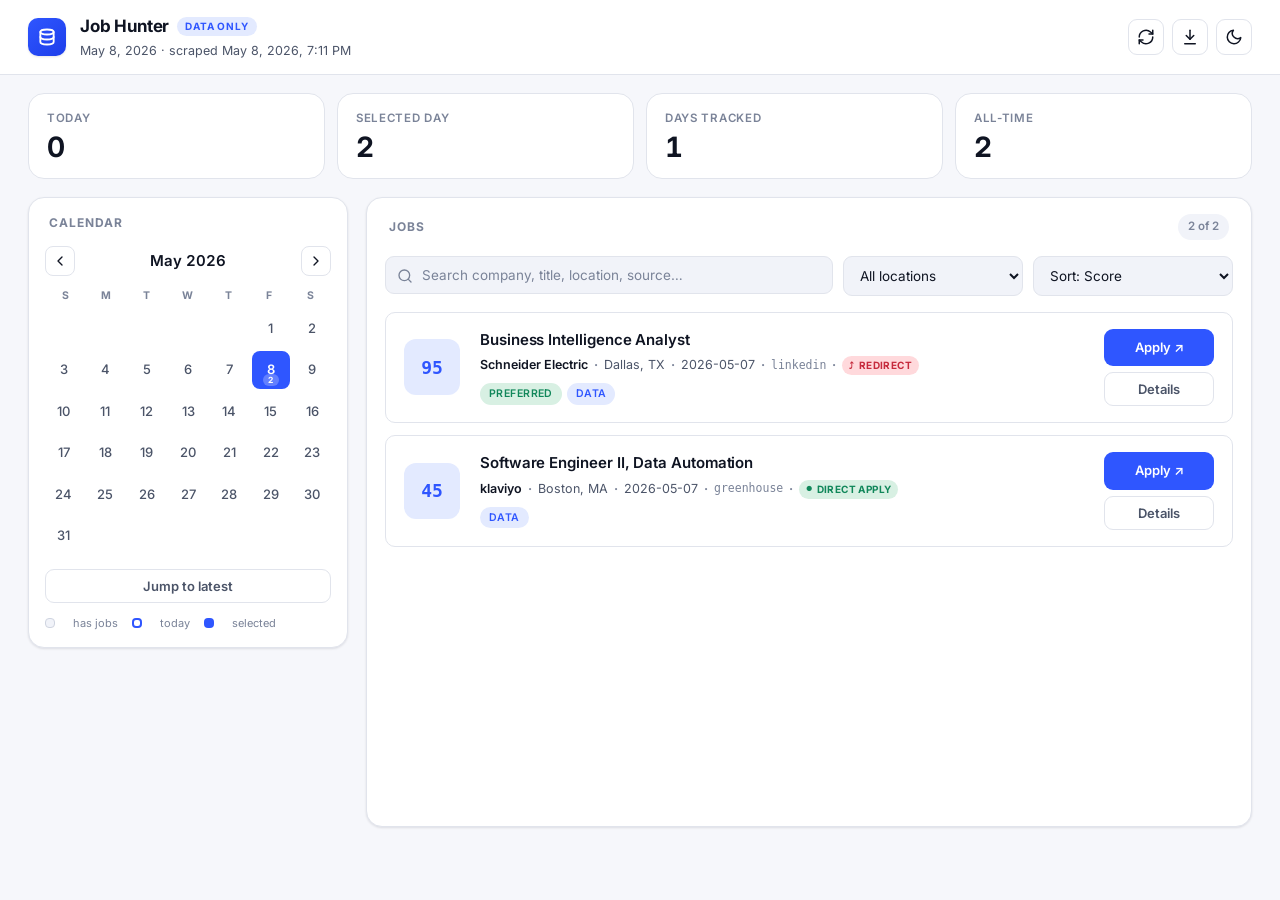
==== commit 7ed1944a: "feat: salary parsing, tech-stack chips, freshness decay, Built In source, weekly health check Five e" ====
--- a/output/index.html
+++ b/output/index.html
@@ -86,6 +86,7 @@
         </select>
         <select id="sort" aria-label="Sort">
           <option value="score">Sort: Score</option>
+          <option value="salary">Sort: Salary (high to low)</option>
           <option value="posted">Sort: Posted date</option>
           <option value="company">Sort: Company A→Z</option>
           <option value="title">Sort: Title A→Z</option>
--- a/output/styles.css
+++ b/output/styles.css
@@ -431,6 +431,113 @@
 .tag-data       { color: var(--accent); background: var(--accent-soft); border-color: transparent; }
 .tag-preferred  { color: var(--success); background: var(--success-soft); border-color: transparent; }
 .tag-remote     { color: var(--warn);    background: var(--warn-soft);    border-color: transparent; }
+.tag-direct     { color: var(--success); background: var(--success-soft); border-color: transparent; }
+.tag-medium     { color: var(--text-2);  background: var(--surface-2);    border-color: transparent; }
+.tag-redirect   { color: var(--danger);  background: var(--danger-soft);  border-color: transparent; }
+
+/* ─── Apply-directness badges (compact, on cards) ──────────────── */
+.badge {
+  font-size: 10px;
+  font-weight: 700;
+  letter-spacing: 0.04em;
+  text-transform: uppercase;
+  padding: 2px 7px;
+  border-radius: 999px;
+  display: inline-flex; align-items: center;
+  gap: 4px;
+  white-space: nowrap;
+}
+.badge-direct   { color: var(--success); background: var(--success-soft); }
+.badge-medium   { color: var(--text-2);  background: var(--surface-2);    border: 1px solid var(--border); }
+.badge-redirect { color: var(--danger);  background: var(--danger-soft);  }
+.badge-direct::before   { content: "●"; font-size: 7px; }
+.badge-medium::before   { content: "○"; font-size: 7px; }
+.badge-redirect::before { content: "⤴"; font-size: 9px; }
+
+.alt-count {
+  display: inline-block;
+  font-size: 10.5px;
+  font-weight: 700;
+  color: var(--accent);
+  background: var(--accent-soft);
+  padding: 0px 6px;
+  border-radius: 999px;
+  margin-left: 4px;
+}
+
+/* ─── Salary + YoE pills (next to job titles) ──────────────────── */
+.salary-badge {
+  display: inline-flex; align-items: center;
+  font-size: 11.5px;
+  font-weight: 700;
+  color: var(--success);
+  background: var(--success-soft);
+  padding: 2px 8px;
+  border-radius: 6px;
+  margin-left: 8px;
+  font-variant-numeric: tabular-nums;
+  vertical-align: middle;
+}
+.yoe-badge {
+  display: inline-flex; align-items: center;
+  font-size: 11px;
+  font-weight: 600;
+  color: var(--text-2);
+  background: var(--surface-2);
+  border: 1px solid var(--border);
+  padding: 1px 7px;
+  border-radius: 6px;
+  margin-left: 6px;
+  vertical-align: middle;
+}
+
+/* ─── Tech-stack chips on cards ────────────────────────────────── */
+.job-tech {
+  display: flex; flex-wrap: wrap;
+  gap: 4px;
+  padding-top: 4px;
+}
+.tech-chip {
+  font-size: 10px;
+  font-weight: 600;
+  letter-spacing: 0.02em;
+  color: var(--text-2);
+  background: var(--surface-2);
+  border: 1px solid var(--border);
+  padding: 1px 7px;
+  border-radius: 4px;
+  font-family: "JetBrains Mono", monospace;
+}
+.tech-chip:hover { background: var(--surface-3); color: var(--text); }
+
+/* ─── Alt-sources block in drawer ──────────────────────────────── */
+.alt-sources {
+  list-style: none;
+  margin: 0;
+  padding: 0;
+  display: flex; flex-direction: column;
+  gap: 6px;
+}
+.alt-sources li {
+  display: flex; align-items: center; justify-content: space-between;
+  padding: 8px 12px;
+  background: var(--surface-2);
+  border: 1px solid var(--border);
+  border-radius: var(--radius);
+  font-size: 13px;
+}
+.alt-sources li a {
+  color: var(--text);
+  font-weight: 500;
+}
+.alt-sources li a:hover { color: var(--accent); }
+.alt-meta {
+  font-size: 11px;
+  color: var(--text-3);
+  font-weight: 500;
+  text-transform: uppercase;
+  letter-spacing: 0.04em;
+}
 .job-actions {
   display: flex; flex-direction: column;
   gap: 6px;
